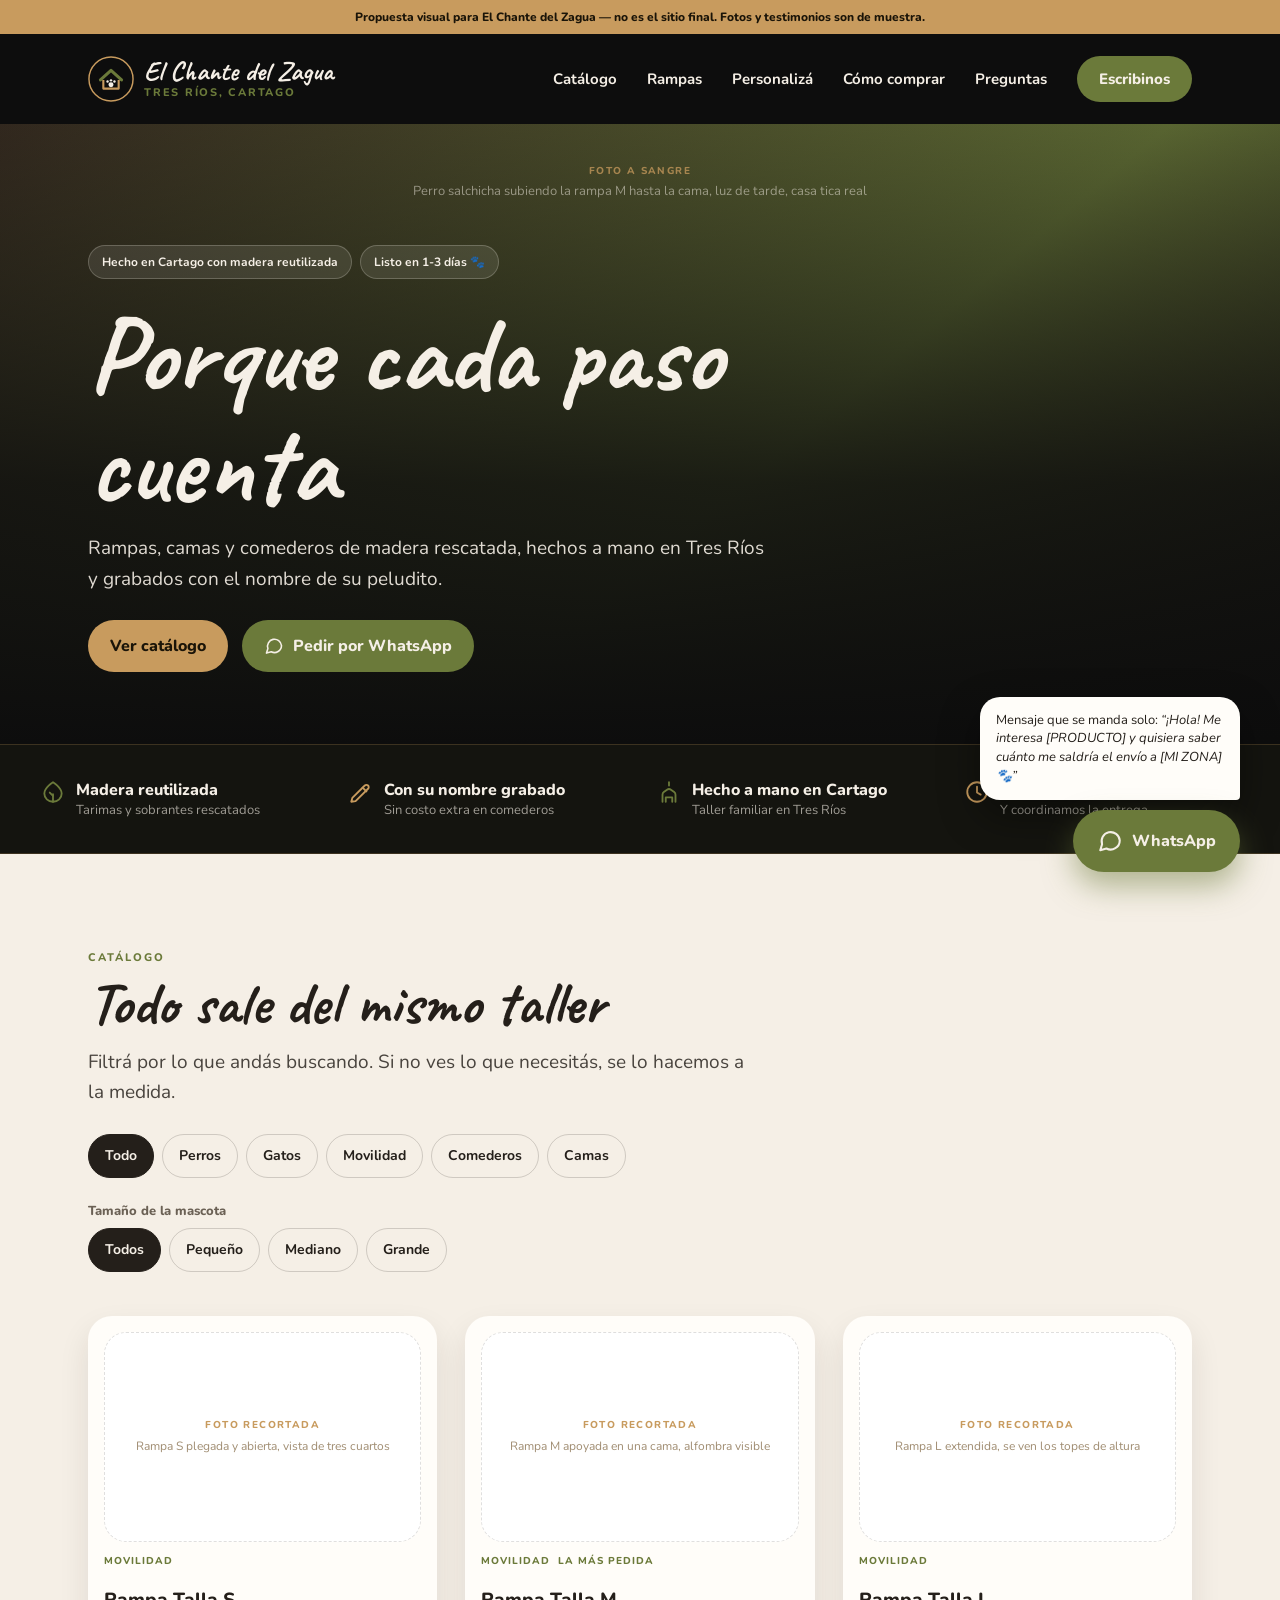
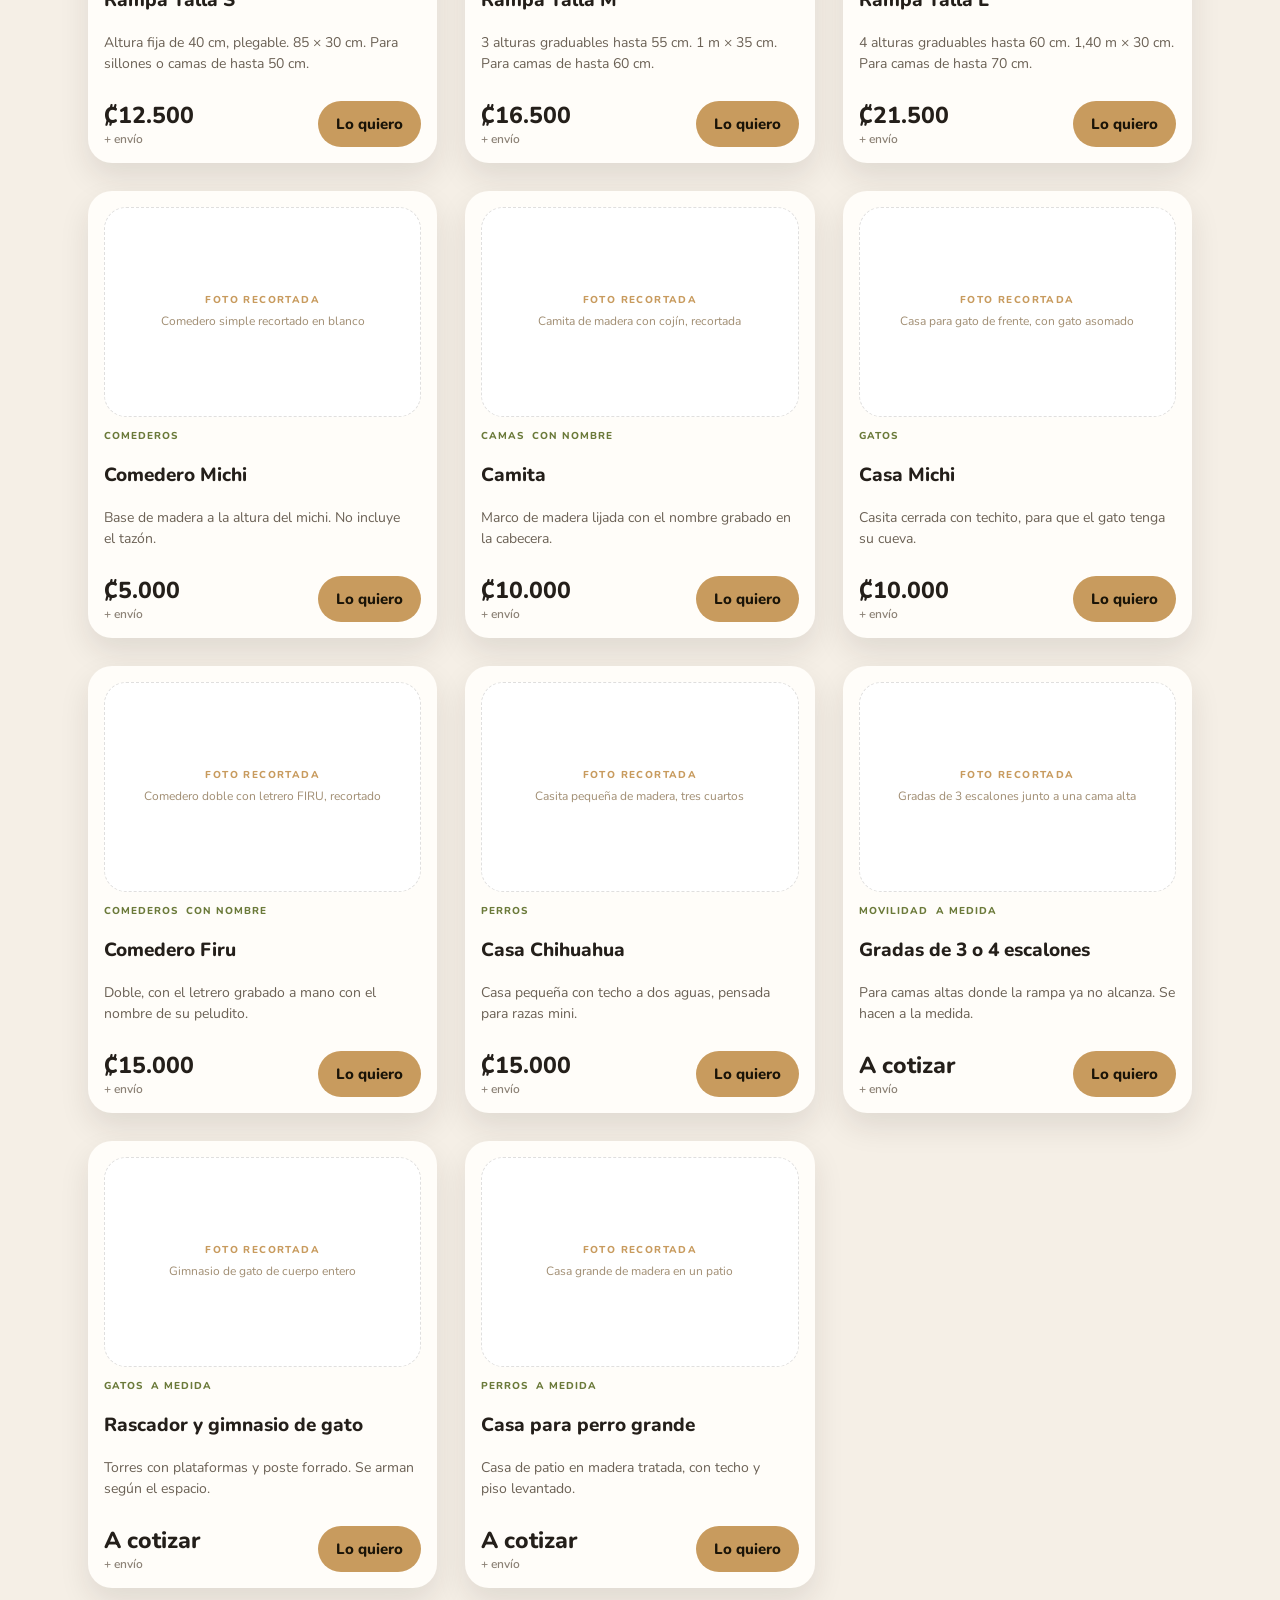
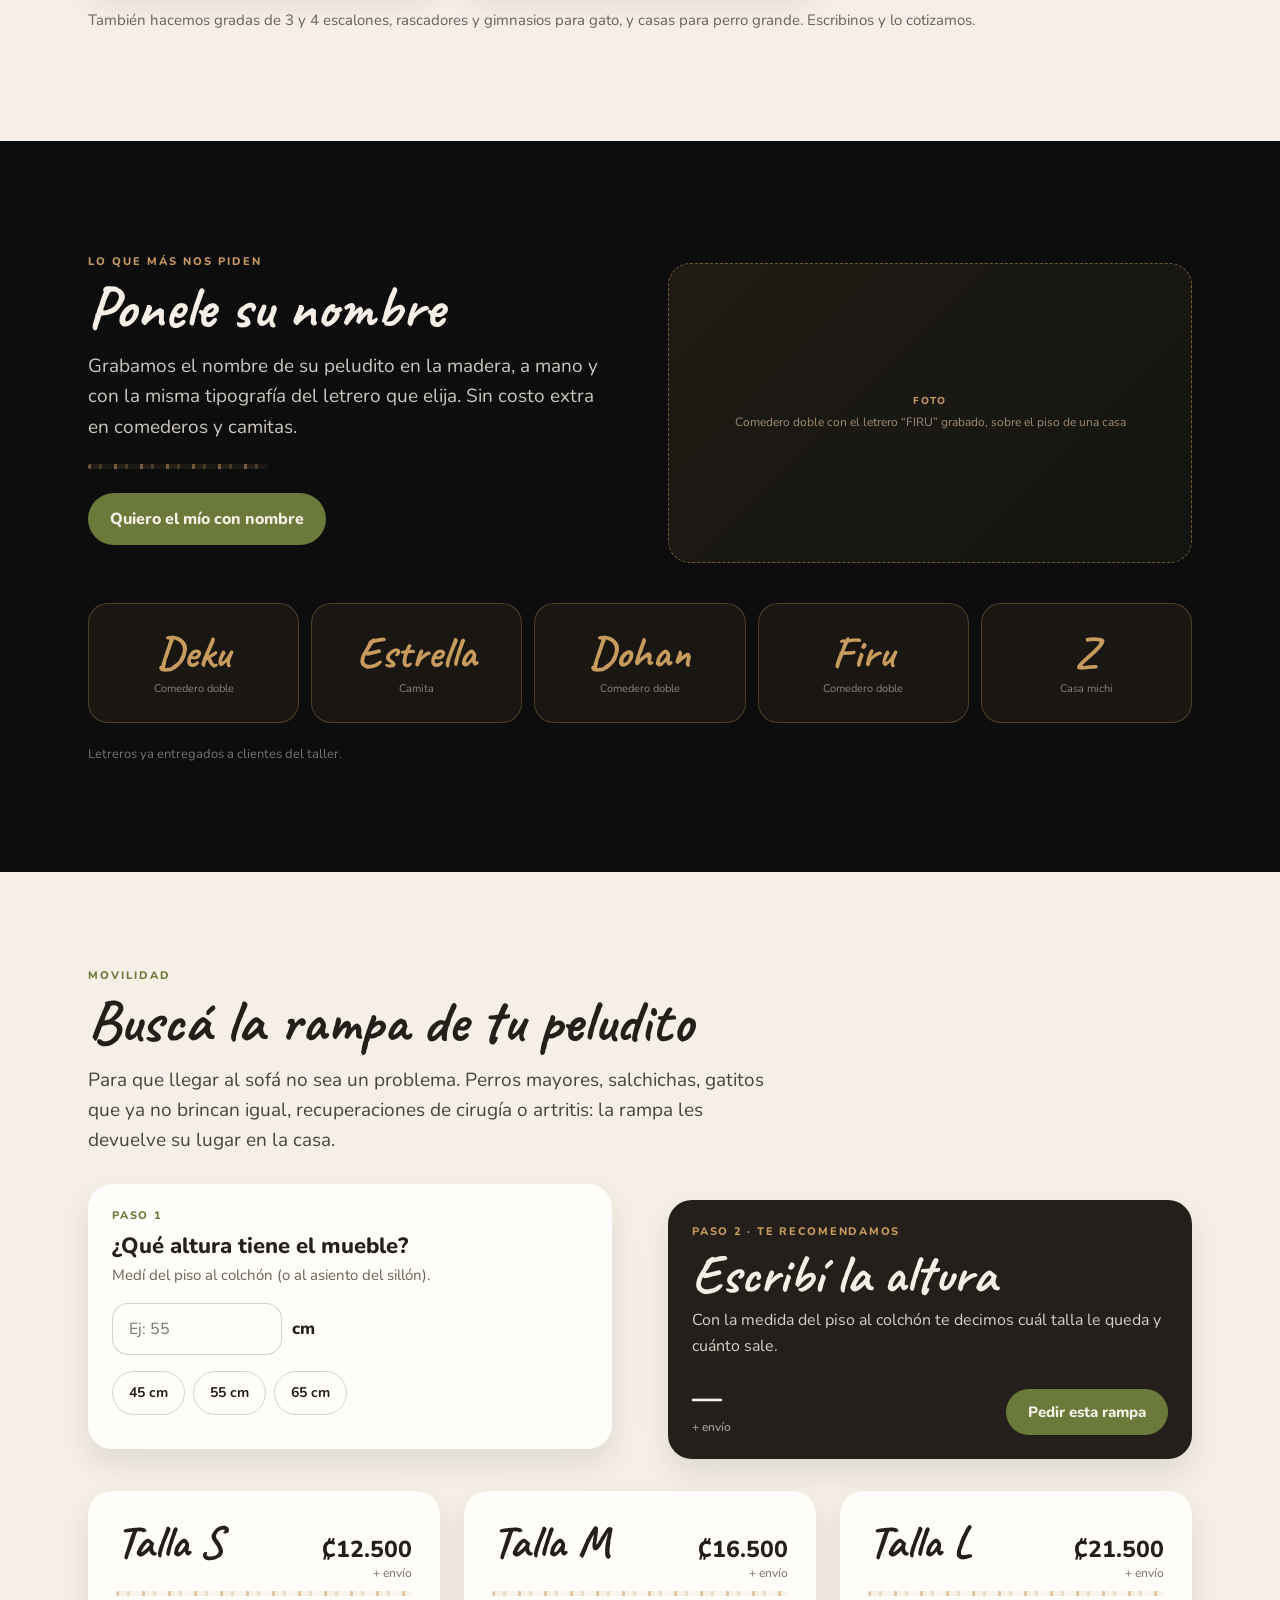
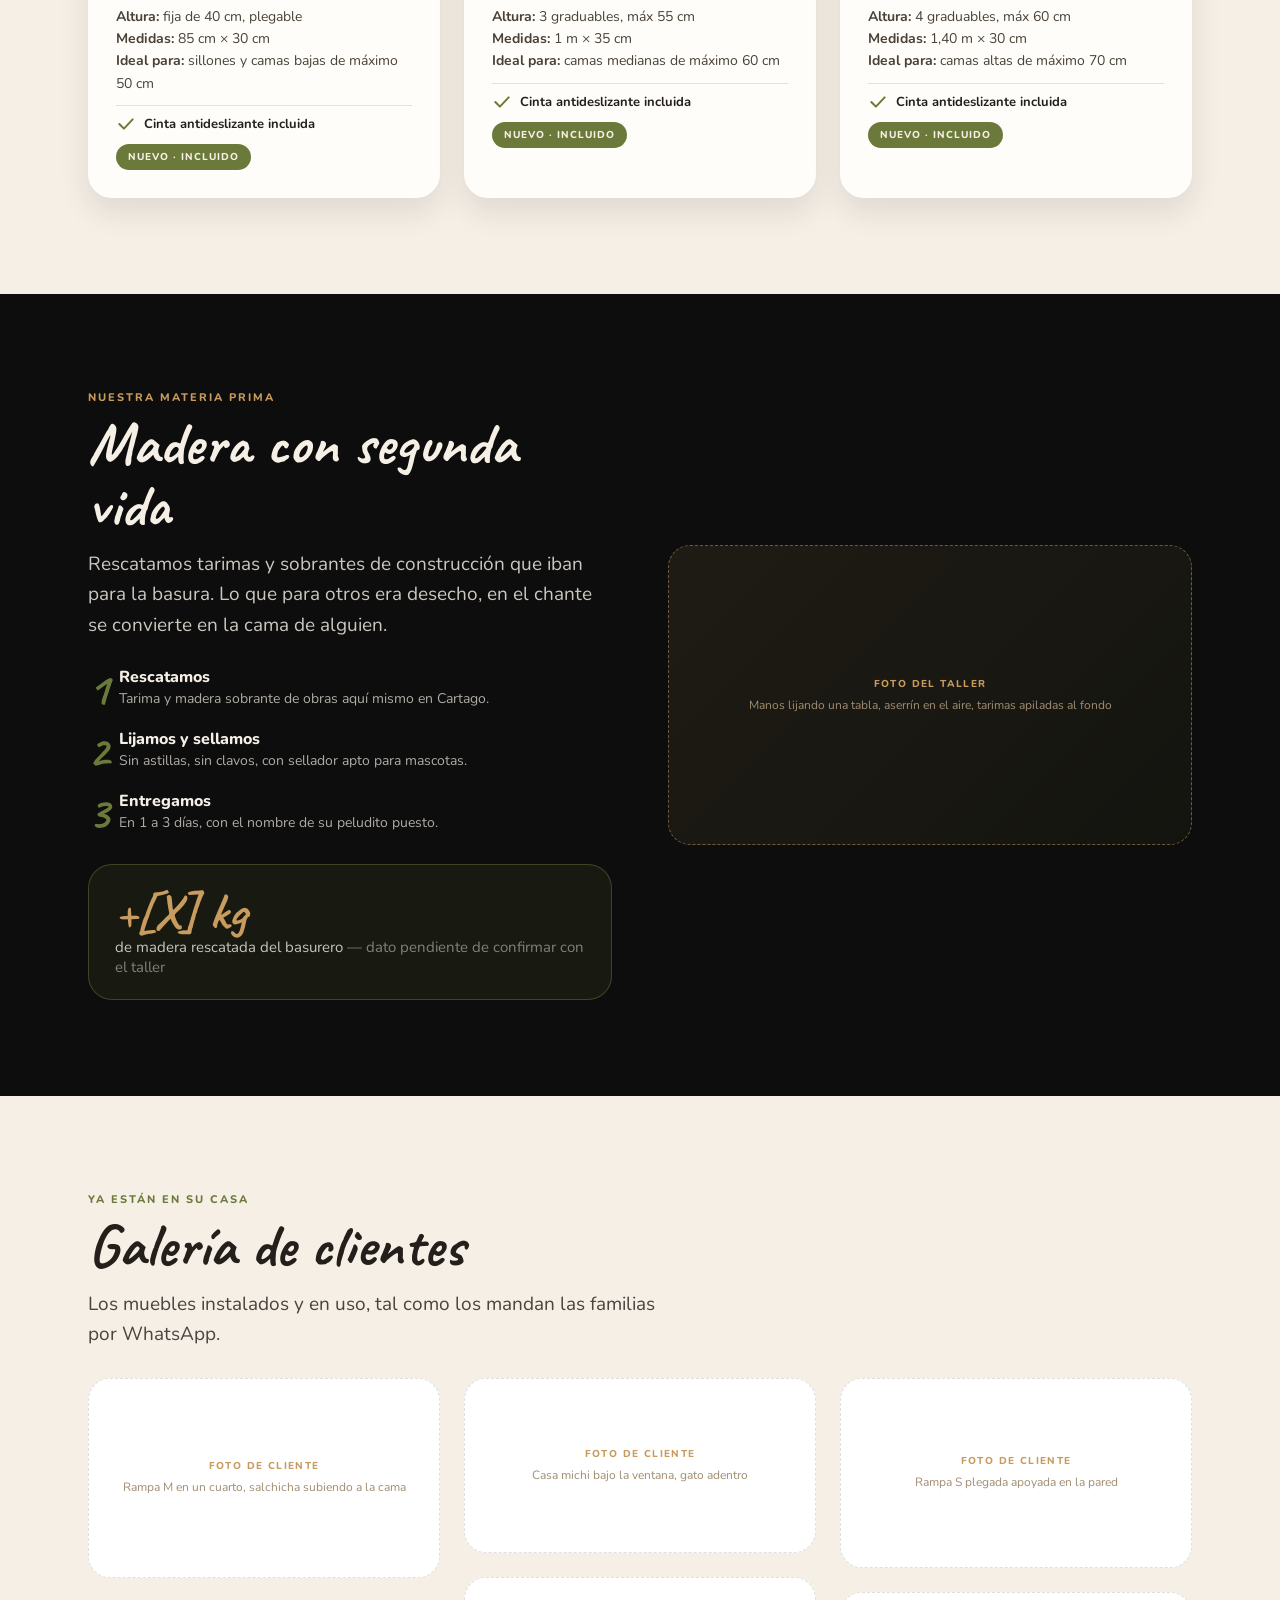
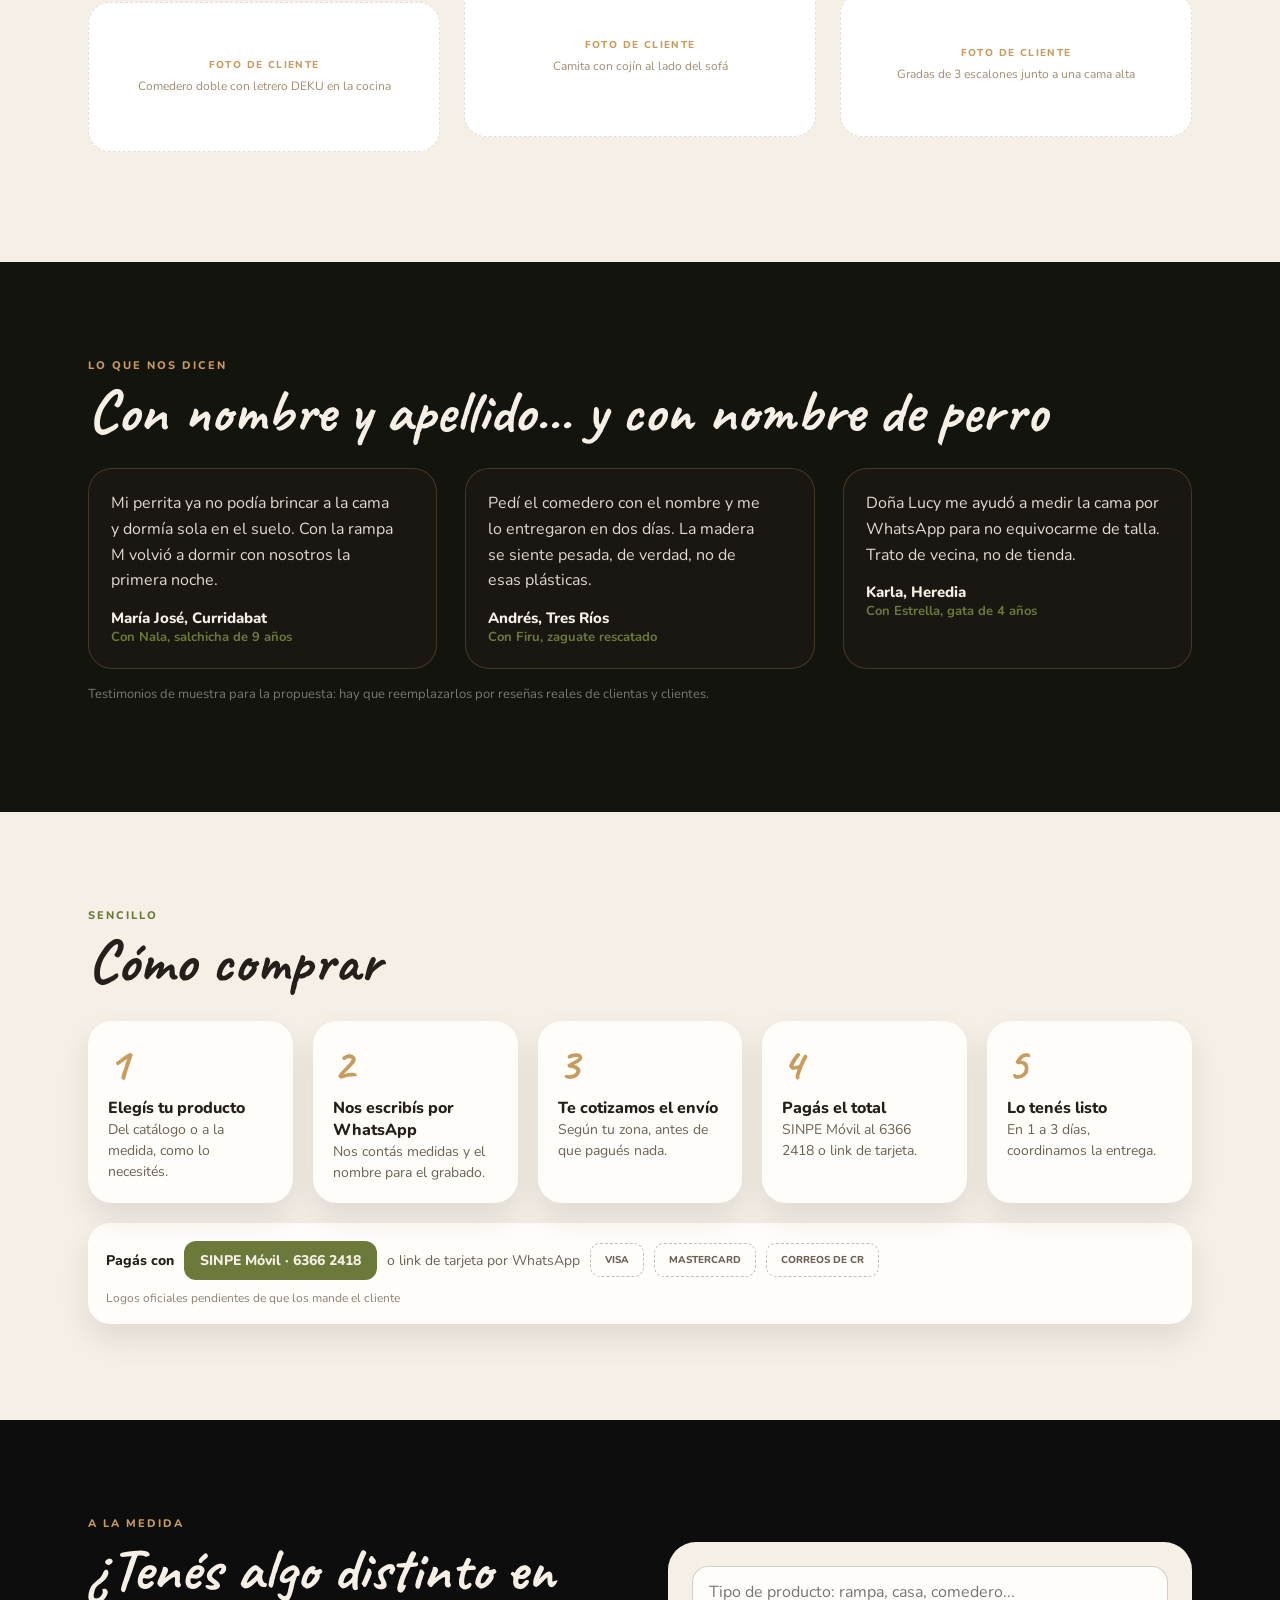
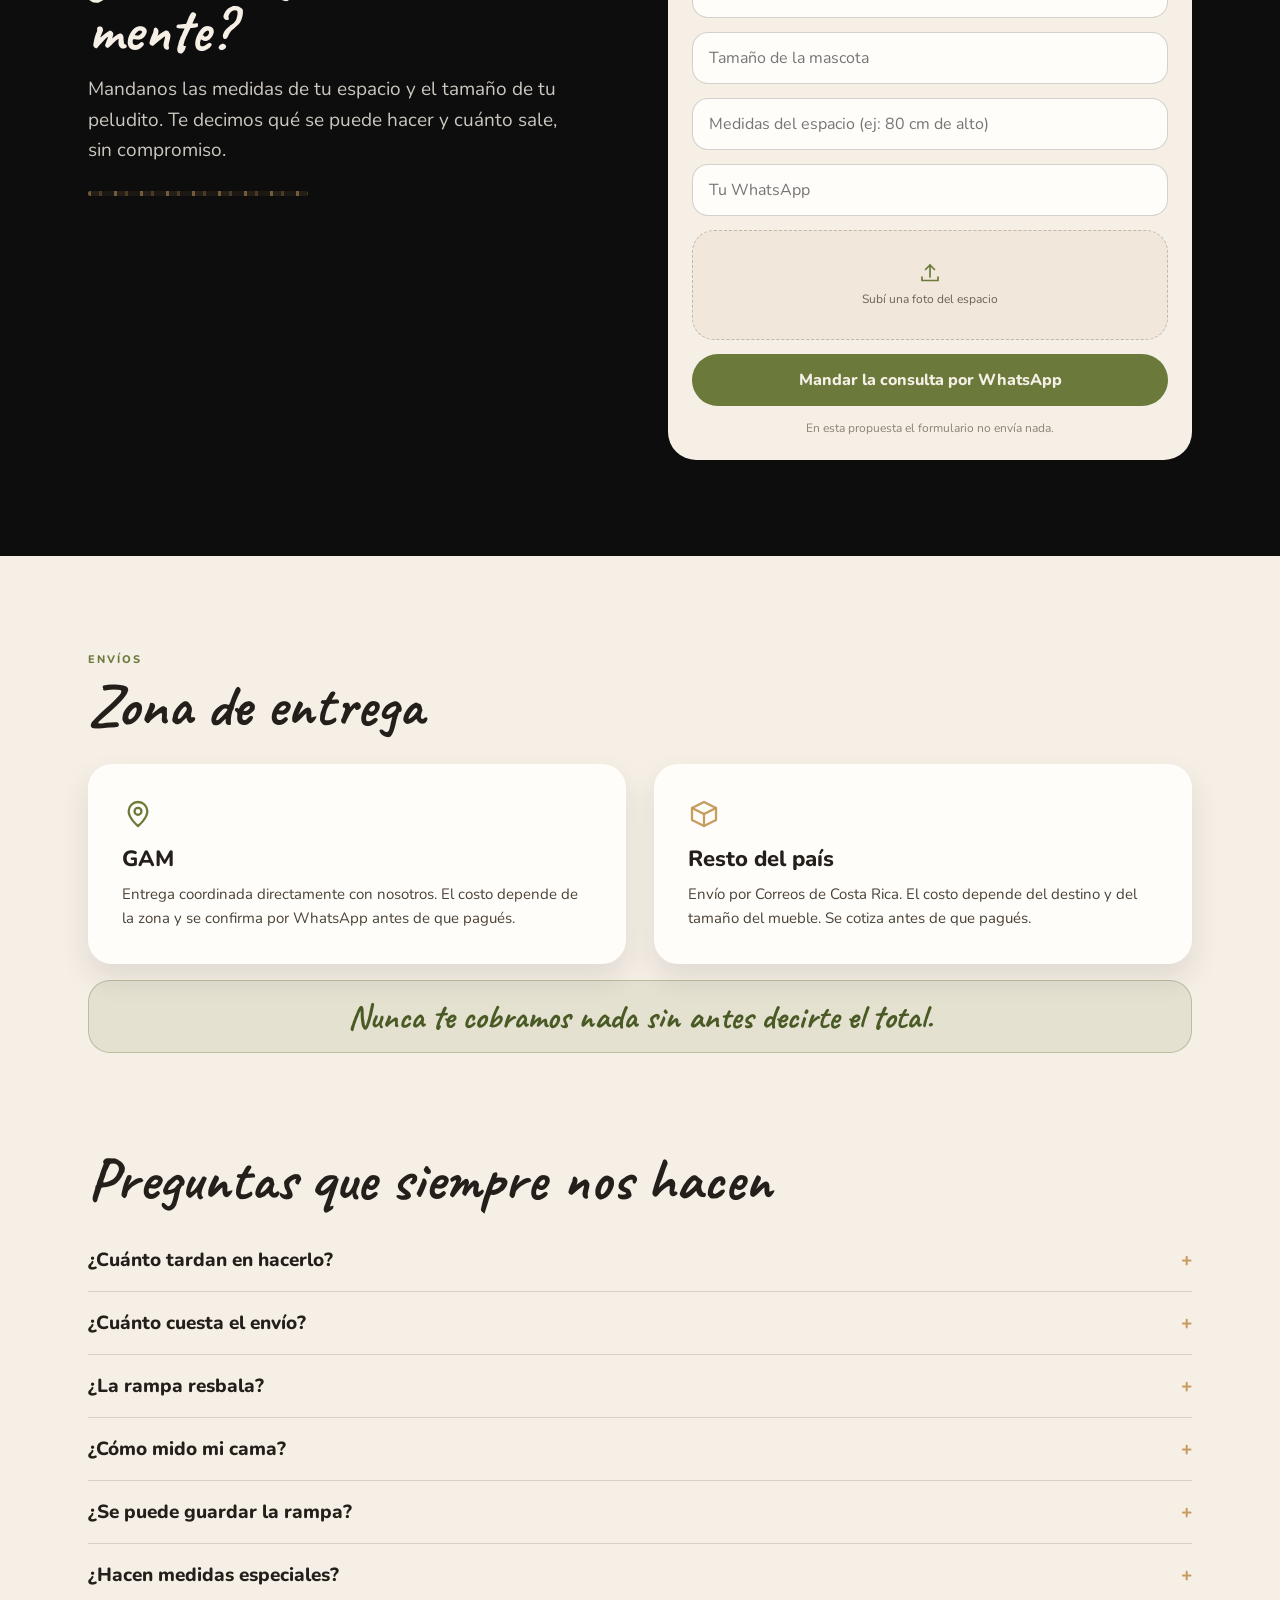
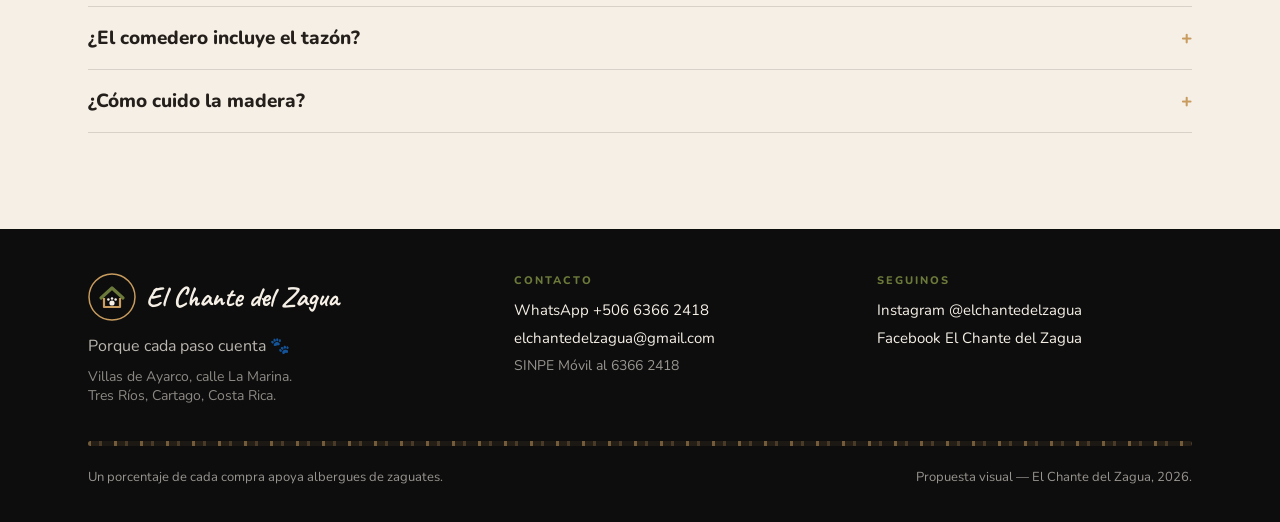
==== index.html @ 5c9eaf06 "Propuesta de sitio para El Chante del Zagua Mock visual navegable: landing responsive con catálogo f" ====
<!doctype html>
<html lang="es-CR">
<head>
<meta charset="utf-8">
<meta name="viewport" content="width=device-width, initial-scale=1">
<title>El Chante del Zagua — Muebles de madera reutilizada para mascotas</title>
<meta name="description" content="Rampas, camas y comederos para mascotas hechos a mano con madera reutilizada en Tres Ríos, Cartago. Propuesta visual de sitio web.">
<meta name="robots" content="noindex">
<link rel="preconnect" href="https://fonts.googleapis.com">
<link rel="preconnect" href="https://fonts.gstatic.com" crossorigin>
<link rel="stylesheet" href="https://fonts.googleapis.com/css2?family=Caveat:wght@600;700&family=Nunito:wght@400;600;700;800&display=swap">
<link rel="stylesheet" href="estilos.css">
</head>
<body>

<div class="aviso">Propuesta visual para El Chante del Zagua — no es el sitio final. Fotos y testimonios son de muestra.</div>

<header class="wrap">
  <div class="nav">
    <div class="marca">
      <svg width="46" height="46" viewBox="0 0 48 48" aria-hidden="true"><circle cx="24" cy="24" r="23" fill="#0D0D0D" stroke="#C89B5E" stroke-width="1.5"></circle><path d="M13 25 L24 15 L35 25" fill="none" stroke="#6B7A3A" stroke-width="3.2" stroke-linecap="round" stroke-linejoin="round"></path><path d="M16 25 V34 H32 V25" fill="none" stroke="#C89B5E" stroke-width="2.2" stroke-linejoin="round"></path><circle cx="24" cy="30" r="2.6" fill="#F5EFE6"></circle><circle cx="20.4" cy="26.6" r="1.25" fill="#F5EFE6"></circle><circle cx="24" cy="25.4" r="1.25" fill="#F5EFE6"></circle><circle cx="27.6" cy="26.6" r="1.25" fill="#F5EFE6"></circle></svg>
      <div>
        <div class="chalk nombre">El Chante del Zagua</div>
        <div style="font-size: 11px; letter-spacing: .16em; text-transform: uppercase; color: #6B7A3A; font-weight: 800;">Tres Ríos, Cartago</div>
      </div>
    </div>
    <nav class="nav-links">
      <a href="#catalogo">Catálogo</a>
      <a href="#rampas">Rampas</a>
      <a href="#nombre">Personalizá</a>
      <a href="#comprar">Cómo comprar</a>
      <a href="#faq">Preguntas</a>
      <a class="btn btn-ol" href="#contacto" style="min-height: 46px; font-size: 15px;">Escribinos</a>
    </nav>
    <button class="nav-toggle" id="navToggle" aria-label="Abrir menú" aria-expanded="false">
      <svg width="22" height="22" viewBox="0 0 24 24" fill="none" stroke="#F5EFE6" stroke-width="2" stroke-linecap="round"><path d="M4 7h16"></path><path d="M4 12h16"></path><path d="M4 17h16"></path></svg>
    </button>
  </div>
  <nav class="nav-movil" id="navMovil">
    <a href="#catalogo">Catálogo</a>
    <a href="#rampas">Rampas</a>
    <a href="#nombre">Personalizá</a>
    <a href="#comprar">Cómo comprar</a>
    <a href="#faq">Preguntas</a>
    <a href="#contacto">Contacto</a>
  </nav>
</header>

<!-- HERO -->
<section class="hero">
  <div class="hero-nota"><span>Foto a sangre</span>Perro salchicha subiendo la rampa M hasta la cama, luz de tarde, casa tica real</div>
  <div class="wrap hero-cont">
    <div style="display: flex; gap: 8px; flex-wrap: wrap; margin-bottom: 20px;">
      <span class="badge">Hecho en Cartago con madera reutilizada</span>
      <span class="badge">Listo en 1-3 días 🐾</span>
    </div>
    <h1 class="chalk">Porque cada paso cuenta</h1>
    <p class="lead" style="opacity: .9; margin-bottom: 26px;">Rampas, camas y comederos de madera rescatada, hechos a mano en Tres Ríos y grabados con el nombre de su peludito.</p>
    <div class="hero-ctas">
      <a class="btn btn-am" href="#catalogo">Ver catálogo</a>
      <a class="btn btn-ol" href="#contacto">
        <svg width="20" height="20" viewBox="0 0 24 24" fill="none" stroke="currentColor" stroke-width="1.9" stroke-linecap="round" stroke-linejoin="round"><path d="M21 11.5a8.4 8.4 0 0 1-12.3 7.4L3 20.5l1.7-5.5A8.4 8.4 0 1 1 21 11.5z"></path></svg>
        Pedir por WhatsApp
      </a>
    </div>
  </div>
</section>

<!-- BARRA DE CONFIANZA -->
<section class="barra-conf">
  <div class="wrap conf">
    <div class="conf-item">
      <svg width="26" height="26" viewBox="0 0 24 24" fill="none" stroke="#6B7A3A" stroke-width="1.7" stroke-linecap="round" stroke-linejoin="round" style="flex: 0 0 auto;"><path d="M12 21c-4.5 0-8-3.2-8-7.6C4 8 12 3 12 3s8 5 8 10.4C20 17.8 16.5 21 12 21z"></path><path d="M12 21v-7"></path><path d="M12 15.5 9 12.5"></path></svg>
      <div><div class="t">Madera reutilizada</div><div class="d">Tarimas y sobrantes rescatados</div></div>
    </div>
    <div class="conf-item">
      <svg width="26" height="26" viewBox="0 0 24 24" fill="none" stroke="#C89B5E" stroke-width="1.7" stroke-linecap="round" stroke-linejoin="round" style="flex: 0 0 auto;"><path d="M4 17.5 15.5 6a2.1 2.1 0 0 1 3 3L7 20.5 3 21z"></path><path d="M13.5 8 17 11.5"></path></svg>
      <div><div class="t">Con su nombre grabado</div><div class="d">Sin costo extra en comederos</div></div>
    </div>
    <div class="conf-item">
      <svg width="26" height="26" viewBox="0 0 24 24" fill="none" stroke="#6B7A3A" stroke-width="1.7" stroke-linecap="round" stroke-linejoin="round" style="flex: 0 0 auto;"><path d="M6 21v-6.5a3 3 0 0 1 1.2-2.4l3-2.2a3 3 0 0 1 3.6 0l3 2.2A3 3 0 0 1 18 14.5V21"></path><path d="M9 21v-4h6v4"></path><path d="M12 3v3"></path></svg>
      <div><div class="t">Hecho a mano en Cartago</div><div class="d">Taller familiar en Tres Ríos</div></div>
    </div>
    <div class="conf-item">
      <svg width="26" height="26" viewBox="0 0 24 24" fill="none" stroke="#C89B5E" stroke-width="1.7" stroke-linecap="round" stroke-linejoin="round" style="flex: 0 0 auto;"><circle cx="12" cy="12" r="9"></circle><path d="M12 7v5.4l3.4 2"></path></svg>
      <div><div class="t">Listo en 1-3 días</div><div class="d">Y coordinamos la entrega</div></div>
    </div>
  </div>
</section>

<!-- CATALOGO -->
<section class="sec cream" id="catalogo">
  <div class="wrap">
    <p class="kicker">Catálogo</p>
    <h2 class="chalk h2">Todo sale del mismo taller</h2>
    <p class="lead">Filtrá por lo que andás buscando. Si no ves lo que necesitás, se lo hacemos a la medida.</p>
    <div class="chips" id="chipsCat" style="margin-top: 26px;"></div>
    <div class="chips-label">Tamaño de la mascota</div>
    <div class="chips" id="chipsTam"></div>
    <div class="grid-prod" id="gridProd"></div>
    <p style="margin-top: 22px; font-size: 15px; color: #6B6155;">También hacemos gradas de 3 y 4 escalones, rascadores y gimnasios para gato, y casas para perro grande. Escribinos y lo cotizamos.</p>
  </div>
</section>

<!-- PONELE SU NOMBRE -->
<section class="sec" id="nombre">
  <div class="wrap">
    <div class="dos-col">
      <div>
        <p class="kicker">Lo que más nos piden</p>
        <h2 class="chalk h2">Ponele su nombre</h2>
        <p class="lead" style="margin-bottom: 22px;">Grabamos el nombre de su peludito en la madera, a mano y con la misma tipografía del letrero que elija. Sin costo extra en comederos y camitas.</p>
        <div class="veta" style="width: 180px; margin-bottom: 24px;"></div>
        <a class="btn btn-ol" href="ficha.html">Quiero el mío con nombre</a>
      </div>
      <div class="ph" style="min-height: 300px; margin-top: 26px;">
        <b>Foto</b>
        Comedero doble con el letrero “FIRU” grabado, sobre el piso de una casa
      </div>
    </div>
    <div class="letreros" style="margin-top: 40px;">
      <div class="letrero"><div class="chalk nom">Deku</div><div class="not">Comedero doble</div></div>
      <div class="letrero"><div class="chalk nom">Estrella</div><div class="not">Camita</div></div>
      <div class="letrero"><div class="chalk nom">Dohan</div><div class="not">Comedero doble</div></div>
      <div class="letrero"><div class="chalk nom">Firu</div><div class="not">Comedero doble</div></div>
      <div class="letrero"><div class="chalk nom">Z</div><div class="not">Casa michi</div></div>
    </div>
    <p style="font-size: 13px; color: rgba(245,239,230,.45); margin-top: 14px;">Letreros ya entregados a clientes del taller.</p>
  </div>
</section>

<!-- BUSCA LA RAMPA -->
<section class="sec cream" id="rampas">
  <div class="wrap">
    <p class="kicker">Movilidad</p>
    <h2 class="chalk h2">Buscá la rampa de tu peludito</h2>
    <p class="lead" style="margin-bottom: 28px;">Para que llegar al sofá no sea un problema. Perros mayores, salchichas, gatitos que ya no brincan igual, recuperaciones de cirugía o artritis: la rampa les devuelve su lugar en la casa.</p>

    <div class="dos-col arriba">
      <div class="card" style="padding: 24px;">
        <div style="font-size: 11px; font-weight: 800; letter-spacing: .16em; text-transform: uppercase; color: #6B7A3A; margin-bottom: 8px;">Paso 1</div>
        <div style="font-size: 22px; font-weight: 800; margin-bottom: 4px;">¿Qué altura tiene el mueble?</div>
        <p style="font-size: 15px; color: #6B6155; margin: 0 0 18px;">Medí del piso al colchón (o al asiento del sillón).</p>
        <div style="display: flex; gap: 10px; align-items: center;">
          <label for="altura" style="position: absolute; left: -9999px;">Altura del mueble en centímetros</label>
          <input class="field" type="number" id="altura" min="10" max="200" placeholder="Ej: 55" style="max-width: 170px;">
          <span style="font-size: 17px; font-weight: 800;">cm</span>
        </div>
        <div class="chips" id="chipsAlt" style="margin-top: 16px;"></div>
      </div>

      <div class="card" id="recCard" style="padding: 24px; background: #241F1A; color: #F5EFE6; margin-top: 16px;">
        <div style="font-size: 11px; font-weight: 800; letter-spacing: .16em; text-transform: uppercase; color: #C89B5E; margin-bottom: 8px;">Paso 2 · Te recomendamos</div>
        <div class="chalk" id="recTitle" style="font-size: clamp(40px, 9vw, 54px);">Escribí la altura</div>
        <p id="recDetail" style="font-size: 16px; line-height: 1.6; opacity: .85; margin: 6px 0 18px;">Con la medida del piso al colchón te decimos cuál talla le queda y cuánto sale.</p>
        <div style="display: flex; align-items: flex-end; justify-content: space-between; gap: 12px;">
          <div>
            <div class="price" id="recPrice" style="color: #F5EFE6; font-size: 30px;">—</div>
            <div class="ship" style="color: rgba(245,239,230,.6);">+ envío</div>
          </div>
          <a class="btn btn-ol" href="#contacto" style="min-height: 46px; font-size: 15px;">Pedir esta rampa</a>
        </div>
        <div id="recWarn" hidden style="margin-top: 16px; border-radius: 16px; padding: 12px 14px; background: rgba(200,155,94,.16); border: 1px solid rgba(200,155,94,.4); font-size: 14px; line-height: 1.5;"></div>
      </div>
    </div>

    <div class="rampas" id="tablaRampas"></div>
  </div>
</section>

<!-- MADERA CON SEGUNDA VIDA -->
<section class="sec">
  <div class="wrap">
    <div class="dos-col">
      <div class="ph" style="min-height: 300px; order: 2;">
        <b>Foto del taller</b>
        Manos lijando una tabla, aserrín en el aire, tarimas apiladas al fondo
      </div>
      <div style="order: 1;">
        <p class="kicker">Nuestra materia prima</p>
        <h2 class="chalk h2">Madera con segunda vida</h2>
        <p class="lead" style="margin-bottom: 26px;">Rescatamos tarimas y sobrantes de construcción que iban para la basura. Lo que para otros era desecho, en el chante se convierte en la cama de alguien.</p>
        <div class="pasos" style="display: flex; flex-direction: column; gap: 16px;">
          <div class="paso" style="flex-direction: row;"><div class="chalk n" style="color: #6B7A3A;">1</div><div><div class="t">Rescatamos</div><div class="d">Tarima y madera sobrante de obras aquí mismo en Cartago.</div></div></div>
          <div class="paso" style="flex-direction: row;"><div class="chalk n" style="color: #6B7A3A;">2</div><div><div class="t">Lijamos y sellamos</div><div class="d">Sin astillas, sin clavos, con sellador apto para mascotas.</div></div></div>
          <div class="paso" style="flex-direction: row;"><div class="chalk n" style="color: #6B7A3A;">3</div><div><div class="t">Entregamos</div><div class="d">En 1 a 3 días, con el nombre de su peludito puesto.</div></div></div>
        </div>
        <div style="margin-top: 28px; padding: 22px 26px; border-radius: 24px; border: 1px solid rgba(107,122,58,.45); background: rgba(107,122,58,.12);">
          <div class="chalk" style="font-size: 50px; color: #C89B5E; line-height: 1;">+[X] kg</div>
          <div style="font-size: 15px; opacity: .8;">de madera rescatada del basurero <span style="opacity: .6;">— dato pendiente de confirmar con el taller</span></div>
        </div>
      </div>
    </div>
  </div>
</section>

<!-- GALERIA -->
<section class="sec cream">
  <div class="wrap">
    <p class="kicker">Ya están en su casa</p>
    <h2 class="chalk h2">Galería de clientes</h2>
    <p class="lead" style="margin-bottom: 28px;">Los muebles instalados y en uso, tal como los mandan las familias por WhatsApp.</p>
    <div class="masonry">
      <div class="ph" style="height: 200px;"><b>Foto de cliente</b>Rampa M en un cuarto, salchicha subiendo a la cama</div>
      <div class="ph" style="height: 150px;"><b>Foto de cliente</b>Comedero doble con letrero DEKU en la cocina</div>
      <div class="ph" style="height: 175px;"><b>Foto de cliente</b>Casa michi bajo la ventana, gato adentro</div>
      <div class="ph" style="height: 160px;"><b>Foto de cliente</b>Camita con cojín al lado del sofá</div>
      <div class="ph" style="height: 190px;"><b>Foto de cliente</b>Rampa S plegada apoyada en la pared</div>
      <div class="ph" style="height: 145px;"><b>Foto de cliente</b>Gradas de 3 escalones junto a una cama alta</div>
    </div>
  </div>
</section>

<!-- TESTIMONIOS -->
<section class="sec" style="background: #14140F;">
  <div class="wrap">
    <p class="kicker">Lo que nos dicen</p>
    <h2 class="chalk h2" style="margin-bottom: 26px;">Con nombre y apellido... y con nombre de perro</h2>
    <div class="testis">
      <div class="testi">
        <p>Mi perrita ya no podía brincar a la cama y dormía sola en el suelo. Con la rampa M volvió a dormir con nosotros la primera noche.</p>
        <div class="quien">María José, Curridabat</div>
        <div class="mascota">Con Nala, salchicha de 9 años</div>
      </div>
      <div class="testi">
        <p>Pedí el comedero con el nombre y me lo entregaron en dos días. La madera se siente pesada, de verdad, no de esas plásticas.</p>
        <div class="quien">Andrés, Tres Ríos</div>
        <div class="mascota">Con Firu, zaguate rescatado</div>
      </div>
      <div class="testi">
        <p>Doña Lucy me ayudó a medir la cama por WhatsApp para no equivocarme de talla. Trato de vecina, no de tienda.</p>
        <div class="quien">Karla, Heredia</div>
        <div class="mascota">Con Estrella, gata de 4 años</div>
      </div>
    </div>
    <p style="font-size: 13px; color: rgba(245,239,230,.45); margin-top: 16px;">Testimonios de muestra para la propuesta: hay que reemplazarlos por reseñas reales de clientas y clientes.</p>
  </div>
</section>

<!-- COMO COMPRAR -->
<section class="sec cream" id="comprar">
  <div class="wrap">
    <p class="kicker">Sencillo</p>
    <h2 class="chalk h2" style="margin-bottom: 28px;">Cómo comprar</h2>
    <div class="pasos">
      <div class="paso card" style="padding: 20px;"><div class="chalk n">1</div><div><div class="t">Elegís tu producto</div><div class="d">Del catálogo o a la medida, como lo necesités.</div></div></div>
      <div class="paso card" style="padding: 20px;"><div class="chalk n">2</div><div><div class="t">Nos escribís por WhatsApp</div><div class="d">Nos contás medidas y el nombre para el grabado.</div></div></div>
      <div class="paso card" style="padding: 20px;"><div class="chalk n">3</div><div><div class="t">Te cotizamos el envío</div><div class="d">Según tu zona, antes de que pagués nada.</div></div></div>
      <div class="paso card" style="padding: 20px;"><div class="chalk n">4</div><div><div class="t">Pagás el total</div><div class="d">SINPE Móvil al 6366 2418 o link de tarjeta.</div></div></div>
      <div class="paso card" style="padding: 20px;"><div class="chalk n">5</div><div><div class="t">Lo tenés listo</div><div class="d">En 1 a 3 días, coordinamos la entrega.</div></div></div>
    </div>
    <div class="pagos card">
      <span style="font-size: 14px; font-weight: 800;">Pagás con</span>
      <span class="sinpe">SINPE Móvil · 6366 2418</span>
      <span style="font-size: 14px; color: #6B6155;">o link de tarjeta por WhatsApp</span>
      <span class="logo-ph">VISA</span>
      <span class="logo-ph">MASTERCARD</span>
      <span class="logo-ph">CORREOS DE CR</span>
      <span style="font-size: 12px; color: #8B8175;">Logos oficiales pendientes de que los mande el cliente</span>
    </div>
  </div>
</section>

<!-- COTIZACIONES A MEDIDA -->
<section class="sec" id="contacto">
  <div class="wrap">
    <div class="dos-col arriba">
      <div>
        <p class="kicker">A la medida</p>
        <h2 class="chalk h2">¿Tenés algo distinto en mente?</h2>
        <p class="lead">Mandanos las medidas de tu espacio y el tamaño de tu peludito. Te decimos qué se puede hacer y cuánto sale, sin compromiso.</p>
        <div class="veta" style="width: 220px; margin-top: 26px;"></div>
      </div>
      <form style="background: #F5EFE6; color: #241F1A; border-radius: 28px; padding: 24px; margin-top: 26px; display: flex; flex-direction: column; gap: 14px;" onsubmit="return false;">
        <input class="field" placeholder="Tipo de producto: rampa, casa, comedero...">
        <input class="field" placeholder="Tamaño de la mascota">
        <input class="field" placeholder="Medidas del espacio (ej: 80 cm de alto)">
        <input class="field" placeholder="Tu WhatsApp">
        <div class="ph" style="height: 110px; border-color: rgba(36,31,26,.24); background: rgba(200,155,94,.08); color: #6B6155;">
          <svg width="24" height="24" viewBox="0 0 24 24" fill="none" stroke="#6B7A3A" stroke-width="1.7" stroke-linecap="round" stroke-linejoin="round"><path d="M12 16V4"></path><path d="m7.5 8.5 4.5-4.5 4.5 4.5"></path><path d="M4 16v3.5h16V16"></path></svg>
          Subí una foto del espacio
        </div>
        <button class="btn btn-ol" type="submit" style="width: 100%;">Mandar la consulta por WhatsApp</button>
        <p style="font-size: 12px; color: #8B8175; margin: 0; text-align: center;">En esta propuesta el formulario no envía nada.</p>
      </form>
    </div>
  </div>
</section>

<!-- ZONA DE ENTREGA -->
<section class="sec cream">
  <div class="wrap">
    <p class="kicker">Envíos</p>
    <h2 class="chalk h2" style="margin-bottom: 28px;">Zona de entrega</h2>
    <div class="zonas">
      <div class="zona card">
        <svg width="32" height="32" viewBox="0 0 24 24" fill="none" stroke="#6B7A3A" stroke-width="1.7" stroke-linecap="round" stroke-linejoin="round"><path d="M12 21s7-5.6 7-11a7 7 0 1 0-14 0c0 5.4 7 11 7 11z"></path><circle cx="12" cy="10" r="2.6"></circle></svg>
        <div class="t">GAM</div>
        <p>Entrega coordinada directamente con nosotros. El costo depende de la zona y se confirma por WhatsApp antes de que pagués.</p>
      </div>
      <div class="zona card">
        <svg width="32" height="32" viewBox="0 0 24 24" fill="none" stroke="#C89B5E" stroke-width="1.7" stroke-linecap="round" stroke-linejoin="round"><path d="M3 7.5 12 3l9 4.5v9L12 21l-9-4.5z"></path><path d="M3 7.5 12 12l9-4.5"></path><path d="M12 12v9"></path></svg>
        <div class="t">Resto del país</div>
        <p>Envío por Correos de Costa Rica. El costo depende del destino y del tamaño del mueble. Se cotiza antes de que pagués.</p>
      </div>
    </div>
    <div class="promesa"><span class="chalk">Nunca te cobramos nada sin antes decirte el total.</span></div>
  </div>
</section>

<!-- FAQ -->
<section class="sec cream" id="faq" style="padding-top: 0;">
  <div class="wrap">
    <h2 class="chalk h2" style="margin-bottom: 18px;">Preguntas que siempre nos hacen</h2>
    <div id="listaFaq"></div>
  </div>
</section>

<!-- FOOTER -->
<footer>
  <div class="wrap">
    <div class="foot-cols">
      <div>
        <div class="marca" style="margin-bottom: 14px;">
          <svg width="48" height="48" viewBox="0 0 48 48" aria-hidden="true"><circle cx="24" cy="24" r="23" fill="#0D0D0D" stroke="#C89B5E" stroke-width="1.5"></circle><path d="M13 25 L24 15 L35 25" fill="none" stroke="#6B7A3A" stroke-width="3.2" stroke-linecap="round" stroke-linejoin="round"></path><path d="M16 25 V34 H32 V25" fill="none" stroke="#C89B5E" stroke-width="2.2" stroke-linejoin="round"></path><circle cx="24" cy="30" r="2.6" fill="#F5EFE6"></circle><circle cx="20.4" cy="26.6" r="1.25" fill="#F5EFE6"></circle><circle cx="24" cy="25.4" r="1.25" fill="#F5EFE6"></circle><circle cx="27.6" cy="26.6" r="1.25" fill="#F5EFE6"></circle></svg>
          <div class="chalk" style="font-size: 28px;">El Chante del Zagua</div>
        </div>
        <p style="font-size: 16px; opacity: .75; margin: 0 0 10px;">Porque cada paso cuenta 🐾</p>
        <p style="font-size: 14px; opacity: .55; margin: 0;">Villas de Ayarco, calle La Marina.<br>Tres Ríos, Cartago, Costa Rica.</p>
      </div>
      <div>
        <div class="foot-tit">Contacto</div>
        <div class="foot-links">
          <span>WhatsApp +506 6366 2418</span>
          <span>elchantedelzagua@gmail.com</span>
          <span style="opacity: .6; font-size: 14px;">SINPE Móvil al 6366 2418</span>
        </div>
      </div>
      <div>
        <div class="foot-tit">Seguinos</div>
        <div class="foot-links">
          <span>Instagram @elchantedelzagua</span>
          <span>Facebook El Chante del Zagua</span>
        </div>
      </div>
    </div>
    <div class="veta" style="margin: 36px 0 22px;"></div>
    <div class="foot-legal">
      <span>Un porcentaje de cada compra apoya albergues de zaguates.</span>
      <span>Propuesta visual — El Chante del Zagua, 2026.</span>
    </div>
  </div>
</footer>

<div class="fab">
  <div class="fab-globo">Mensaje que se manda solo: <em>“¡Hola! Me interesa [PRODUCTO] y quisiera saber cuánto me saldría el envío a [MI ZONA] 🐾”</em></div>
  <button class="btn btn-ol fab-btn" aria-label="Escribir por WhatsApp">
    <svg width="26" height="26" viewBox="0 0 24 24" fill="none" stroke="currentColor" stroke-width="1.9" stroke-linecap="round" stroke-linejoin="round"><path d="M21 11.5a8.4 8.4 0 0 1-12.3 7.4L3 20.5l1.7-5.5A8.4 8.4 0 1 1 21 11.5z"></path></svg>
    <span class="solo-desktop">WhatsApp</span>
  </button>
</div>

<script src="sitio.js"></script>
</body>
</html>
---- estilos.css ----
/* El Chante del Zagua — mock de propuesta. Mobile-first. */
:root {
  --negro: #0D0D0D;
  --negro-2: #14140F;
  --negro-3: #1A1712;
  --crema: #F5EFE6;
  --crema-2: #FFFDF9;
  --tinta: #241F1A;
  --tinta-2: #4A4238;
  --gris: #6B6155;
  --gris-2: #8B8175;
  --oliva: #6B7A3A;
  --ambar: #C89B5E;
  --veta: repeating-linear-gradient(90deg, rgba(200,155,94,.55) 0 3px, rgba(200,155,94,.12) 3px 11px, rgba(200,155,94,.32) 11px 14px, rgba(200,155,94,.08) 14px 26px);
}
* { box-sizing: border-box; }
html { scroll-behavior: smooth; }
body {
  margin: 0; background: var(--negro); color: var(--crema);
  font-family: Nunito, 'Avenir Next', 'Segoe UI', sans-serif;
  -webkit-font-smoothing: antialiased; overflow-x: hidden;
}
img { max-width: 100%; }
p { text-wrap: pretty; }
a { color: var(--ambar); text-decoration: none; }
a:hover { color: var(--oliva); }
.chalk { font-family: Caveat, 'Bradley Hand', cursive; font-weight: 700; line-height: 1.03; }
.wrap { width: 100%; max-width: 1200px; margin: 0 auto; padding: 0 20px; }
.sec { padding: 52px 0; }
.cream { background: var(--crema); color: var(--tinta); }
.kicker { font-size: 11px; font-weight: 800; letter-spacing: .18em; text-transform: uppercase; color: var(--ambar); margin: 0 0 8px; }
.cream .kicker { color: var(--oliva); }
.h2 { font-size: clamp(38px, 9vw, 60px); margin: 0 0 12px; }
.lead { font-size: clamp(16px, 4vw, 19px); line-height: 1.6; opacity: .82; margin: 0; max-width: 62ch; }
.veta { height: 5px; border-radius: 6px; background: var(--veta); }
.ph {
  display: flex; flex-direction: column; align-items: center; justify-content: center; gap: 6px;
  text-align: center; border: 1px dashed rgba(200,155,94,.5); border-radius: 22px; padding: 14px;
  background: linear-gradient(135deg, rgba(200,155,94,.10), rgba(107,122,58,.08));
  color: #A08D72; font-size: 12px; line-height: 1.4;
}
.ph b { font-size: 10px; letter-spacing: .14em; text-transform: uppercase; color: var(--ambar); font-weight: 800; }
.cream .ph { background: #FFFFFF; border-color: rgba(36,31,26,.14); }
.btn {
  display: inline-flex; align-items: center; justify-content: center; gap: 9px; min-height: 52px;
  padding: 0 22px; border-radius: 999px; font-weight: 800; font-size: 16px; border: 0;
  cursor: pointer; font-family: inherit; text-align: center;
}
.btn-am { background: var(--ambar); color: #1A1408; }
.btn-ol { background: var(--oliva); color: var(--crema); }
.btn-gh { background: transparent; color: var(--crema); border: 1.5px solid rgba(245,239,230,.4); }
.badge {
  display: inline-flex; align-items: center; gap: 6px; padding: 8px 13px; border-radius: 999px;
  font-size: 12px; font-weight: 700; background: rgba(245,239,230,.1); border: 1px solid rgba(245,239,230,.22);
}
.card { background: var(--crema-2); color: var(--tinta); border-radius: 24px; padding: 16px; box-shadow: 0 14px 30px rgba(36,31,26,.10); }
.price { font-size: 23px; font-weight: 800; color: var(--tinta); }
.ship { font-size: 12px; color: var(--gris-2); font-weight: 600; }
.chip {
  min-height: 44px; padding: 0 16px; border-radius: 999px; font-family: inherit; font-size: 14px;
  font-weight: 700; cursor: pointer; border: 1.5px solid rgba(36,31,26,.18);
  background: transparent; color: var(--tinta); white-space: nowrap;
}
.chip[aria-pressed="true"] { background: var(--tinta); color: var(--crema); border-color: var(--tinta); }
.field {
  width: 100%; min-height: 52px; border-radius: 16px; border: 1.5px solid rgba(36,31,26,.2);
  background: var(--crema-2); padding: 0 16px; font-family: inherit; font-size: 16px; color: var(--tinta);
}
.aviso { background: var(--ambar); color: #1A1408; text-align: center; padding: 9px 16px; font-size: 12px; font-weight: 800; }

/* Nav */
.nav { display: flex; align-items: center; justify-content: space-between; padding-top: 14px; padding-bottom: 14px; }
.marca { display: flex; align-items: center; gap: 10px; }
.marca .nombre { font-size: 22px; }
.nav-links { display: none; }
.nav-toggle {
  width: 46px; height: 46px; border-radius: 14px; background: rgba(245,239,230,.1);
  border: 1px solid rgba(245,239,230,.2); display: flex; align-items: center; justify-content: center; cursor: pointer;
}
.nav-movil { display: none; flex-direction: column; gap: 4px; padding: 8px 0 18px; }
.nav-movil.abierto { display: flex; }
.nav-movil a { color: var(--crema); font-weight: 700; font-size: 17px; padding: 12px 4px; border-bottom: 1px solid rgba(245,239,230,.12); }

/* Hero */
.hero {
  position: relative; min-height: 520px; display: flex; align-items: flex-end;
  background: linear-gradient(180deg, rgba(13,13,13,.2) 0%, rgba(13,13,13,.85) 58%, var(--negro) 100%),
              linear-gradient(140deg, #3A2E22, var(--oliva) 58%, #2A2419);
}
.hero-nota {
  position: absolute; inset: 0; display: flex; flex-direction: column; align-items: center;
  padding: 26px 24px 0; gap: 4px; text-align: center; color: rgba(245,239,230,.5); font-size: 12px;
}
.hero-nota span { font-size: 10px; letter-spacing: .14em; text-transform: uppercase; font-weight: 800; color: rgba(200,155,94,.75); }
.hero-cont { position: relative; padding-bottom: 32px; }
.hero h1 { font-size: clamp(56px, 15vw, 108px); margin: 0 0 12px; max-width: 14ch; }
.hero-ctas { display: flex; flex-direction: column; gap: 10px; }
.hero-ctas .btn { width: 100%; }

/* Rejillas */
.conf { display: grid; grid-template-columns: repeat(2, minmax(0, 1fr)); gap: 20px; padding: 26px 0; }
.conf-item { display: flex; gap: 10px; align-items: flex-start; }
.conf-item .t { font-weight: 800; font-size: 14px; }
.conf-item .d { display: none; font-size: 13px; opacity: .62; }
.barra-conf { background: var(--negro-2); border-top: 1px solid rgba(200,155,94,.22); border-bottom: 1px solid rgba(200,155,94,.22); }

.chips { display: flex; gap: 8px; overflow-x: auto; padding-bottom: 10px; -webkit-overflow-scrolling: touch; }
.chips-label { font-size: 13px; font-weight: 800; color: var(--gris); margin: 14px 0 8px; }
.grid-prod { display: grid; grid-template-columns: 1fr; gap: 18px; margin-top: 20px; }
.prod { display: flex; flex-direction: column; gap: 12px; }
.prod .foto { height: 170px; }
.prod .tags { display: flex; gap: 8px; flex-wrap: wrap; }
.prod .tag { font-size: 10px; font-weight: 800; letter-spacing: .1em; text-transform: uppercase; color: var(--oliva); }
.prod .nom { font-size: 19px; font-weight: 800; }
.prod .desc { font-size: 14px; line-height: 1.5; color: var(--gris); margin-top: 4px; }
.prod .pie { display: flex; align-items: flex-end; justify-content: space-between; gap: 12px; margin-top: auto; }

.letreros { display: flex; gap: 12px; overflow-x: auto; padding-bottom: 8px; }
.letrero {
  min-width: 130px; flex: 0 0 auto; background: var(--negro-3); border: 1px solid rgba(200,155,94,.3);
  border-radius: 20px; padding: 18px 14px; text-align: center;
}
.letrero .nom { font-size: 34px; color: var(--ambar); }
.letrero .not { font-size: 11px; color: rgba(245,239,230,.5); margin-top: 6px; }

.rampas { display: flex; flex-direction: column; gap: 14px; margin-top: 24px; }
.rampa { padding: 20px; display: flex; flex-direction: column; gap: 10px; }
.rampa .cab { display: flex; align-items: baseline; justify-content: space-between; }
.rampa .talla { font-size: 36px; }
.rampa .datos { font-size: 14px; color: var(--tinta-2); line-height: 1.6; }
.rampa .cinta { display: flex; align-items: center; gap: 8px; padding-top: 8px; border-top: 1px solid rgba(36,31,26,.12); font-size: 13px; font-weight: 700; }
.rampa .nuevo {
  align-self: flex-start; font-size: 10px; font-weight: 800; letter-spacing: .1em; text-transform: uppercase;
  background: var(--oliva); color: var(--crema); padding: 6px 12px; border-radius: 999px;
}

.pasos { display: flex; flex-direction: column; gap: 14px; }
.paso { display: flex; gap: 14px; align-items: flex-start; }
.paso .n { font-size: 34px; color: var(--ambar); line-height: 1; width: 28px; flex: 0 0 auto; }
.paso .t { font-weight: 800; font-size: 16px; }
.paso .d { font-size: 14px; opacity: .7; line-height: 1.5; }
.cream .paso .d { opacity: 1; color: var(--gris); }

.masonry { column-count: 2; column-gap: 14px; }
.masonry .ph { break-inside: avoid; margin-bottom: 14px; }

.testis { display: flex; flex-direction: column; gap: 14px; }
.testi { background: var(--negro-3); border: 1px solid rgba(200,155,94,.24); border-radius: 24px; padding: 22px; }
.testi p { font-size: 16px; line-height: 1.6; margin: 0 0 14px; opacity: .9; }
.testi .quien { font-weight: 800; font-size: 15px; }
.testi .mascota { font-size: 13px; color: var(--oliva); font-weight: 700; }

.pagos { display: flex; flex-wrap: wrap; gap: 10px; align-items: center; margin-top: 20px; padding: 18px; border-radius: 22px; }
.sinpe { padding: 10px 16px; border-radius: 12px; background: var(--oliva); color: var(--crema); font-weight: 800; font-size: 14px; }
.logo-ph { padding: 9px 14px; border-radius: 10px; border: 1.5px dashed rgba(36,31,26,.28); font-size: 10px; font-weight: 800; color: var(--gris); }

.zonas { display: flex; flex-direction: column; gap: 14px; }
.zona { padding: 22px; }
.zona .t { font-size: 22px; font-weight: 800; margin: 8px 0; }
.zona p { margin: 0; font-size: 15px; line-height: 1.6; color: var(--tinta-2); }
.promesa { margin-top: 16px; text-align: center; padding: 18px; border-radius: 22px; background: rgba(107,122,58,.12); border: 1px solid rgba(107,122,58,.35); }
.promesa span { font-size: clamp(26px, 6vw, 34px); color: #4A5A24; }

.faq { border-bottom: 1px solid rgba(36,31,26,.14); padding: 18px 0; }
.faq summary { font-size: 17px; font-weight: 800; cursor: pointer; list-style: none; display: flex; justify-content: space-between; gap: 16px; }
.faq summary::-webkit-details-marker { display: none; }
.faq summary .mas { color: var(--ambar); }
.faq[open] summary .mas { transform: rotate(45deg); }
.faq p { margin: 10px 0 0; font-size: 15px; line-height: 1.6; color: var(--gris); }

.fab { position: fixed; right: 18px; bottom: 18px; z-index: 60; display: flex; flex-direction: column; align-items: flex-end; gap: 10px; }
.fab-globo {
  display: none; max-width: 260px; background: var(--crema-2); color: var(--tinta); border-radius: 20px 20px 4px 20px;
  padding: 14px 16px; font-size: 13px; line-height: 1.45; box-shadow: 0 16px 40px rgba(0,0,0,.4);
}
.fab-btn { width: 60px; height: 60px; min-height: 60px; padding: 0; border-radius: 50%; box-shadow: 0 14px 30px rgba(107,122,58,.5); }

footer { background: var(--negro); padding: 44px 0 36px; }
.foot-cols { display: flex; flex-direction: column; gap: 26px; }
.foot-tit { font-size: 11px; font-weight: 800; letter-spacing: .18em; text-transform: uppercase; color: var(--oliva); margin-bottom: 12px; }
.foot-links { display: flex; flex-direction: column; gap: 8px; font-size: 15px; }
.foot-legal { display: flex; flex-wrap: wrap; justify-content: space-between; gap: 12px; font-size: 13px; opacity: .6; }

/* Escritorio */
@media (min-width: 900px) {
  .wrap { padding: 0 48px; }
  .sec { padding: 96px 0; }
  .nav { padding-top: 22px; padding-bottom: 22px; }
  .marca .nombre { font-size: 27px; }
  .nav-links { display: flex; align-items: center; gap: 30px; font-size: 15px; font-weight: 700; }
  .nav-links a { color: var(--crema); }
  .nav-toggle, .nav-movil { display: none !important; }
  .hero { min-height: 620px; }
  .hero-nota { padding-top: 40px; font-size: 13px; }
  .hero-cont { padding-bottom: 72px; }
  .hero-ctas { flex-direction: row; gap: 14px; }
  .hero-ctas .btn { width: auto; }
  .conf { grid-template-columns: repeat(4, minmax(0, 1fr)); gap: 32px; padding: 34px 0; }
  .conf-item .t { font-size: 16px; }
  .conf-item .d { display: block; }
  .chips { flex-wrap: wrap; overflow: visible; }
  .grid-prod { grid-template-columns: repeat(3, minmax(0, 1fr)); gap: 28px; margin-top: 34px; }
  .prod .foto { height: 210px; }
  .letreros { display: grid; grid-template-columns: repeat(5, minmax(0, 1fr)); }
  .letrero { min-width: 0; padding: 26px 16px; }
  .letrero .nom { font-size: 44px; }
  .rampas { display: grid; grid-template-columns: repeat(3, minmax(0, 1fr)); gap: 24px; margin-top: 32px; }
  .rampa { padding: 28px; }
  .rampa .talla { font-size: 46px; }
  .dos-col { display: grid; grid-template-columns: repeat(2, minmax(0, 1fr)); gap: 56px; align-items: center; }
  .dos-col.arriba { align-items: start; }
  .pasos { display: grid; grid-template-columns: repeat(5, minmax(0, 1fr)); gap: 20px; }
  .paso { flex-direction: column; gap: 10px; }
  .paso .n { font-size: 46px; width: auto; }
  .masonry { column-count: 3; column-gap: 24px; }
  .masonry .ph { margin-bottom: 24px; }
  .testis { display: grid; grid-template-columns: repeat(3, minmax(0, 1fr)); gap: 28px; }
  .zonas { display: grid; grid-template-columns: repeat(2, minmax(0, 1fr)); gap: 28px; }
  .zona { padding: 34px; }
  .faq summary { font-size: 19px; }
  .fab { right: 40px; bottom: 28px; }
  .fab-globo { display: block; }
  .fab-btn { width: auto; height: auto; min-height: 62px; padding: 0 24px; border-radius: 999px; }
  .foot-cols { display: grid; grid-template-columns: minmax(0, 1.2fr) minmax(0, 1fr) minmax(0, 1fr); gap: 48px; }
}

.solo-desktop { display: none; }
@media (min-width: 900px) { .solo-desktop { display: inline; } }
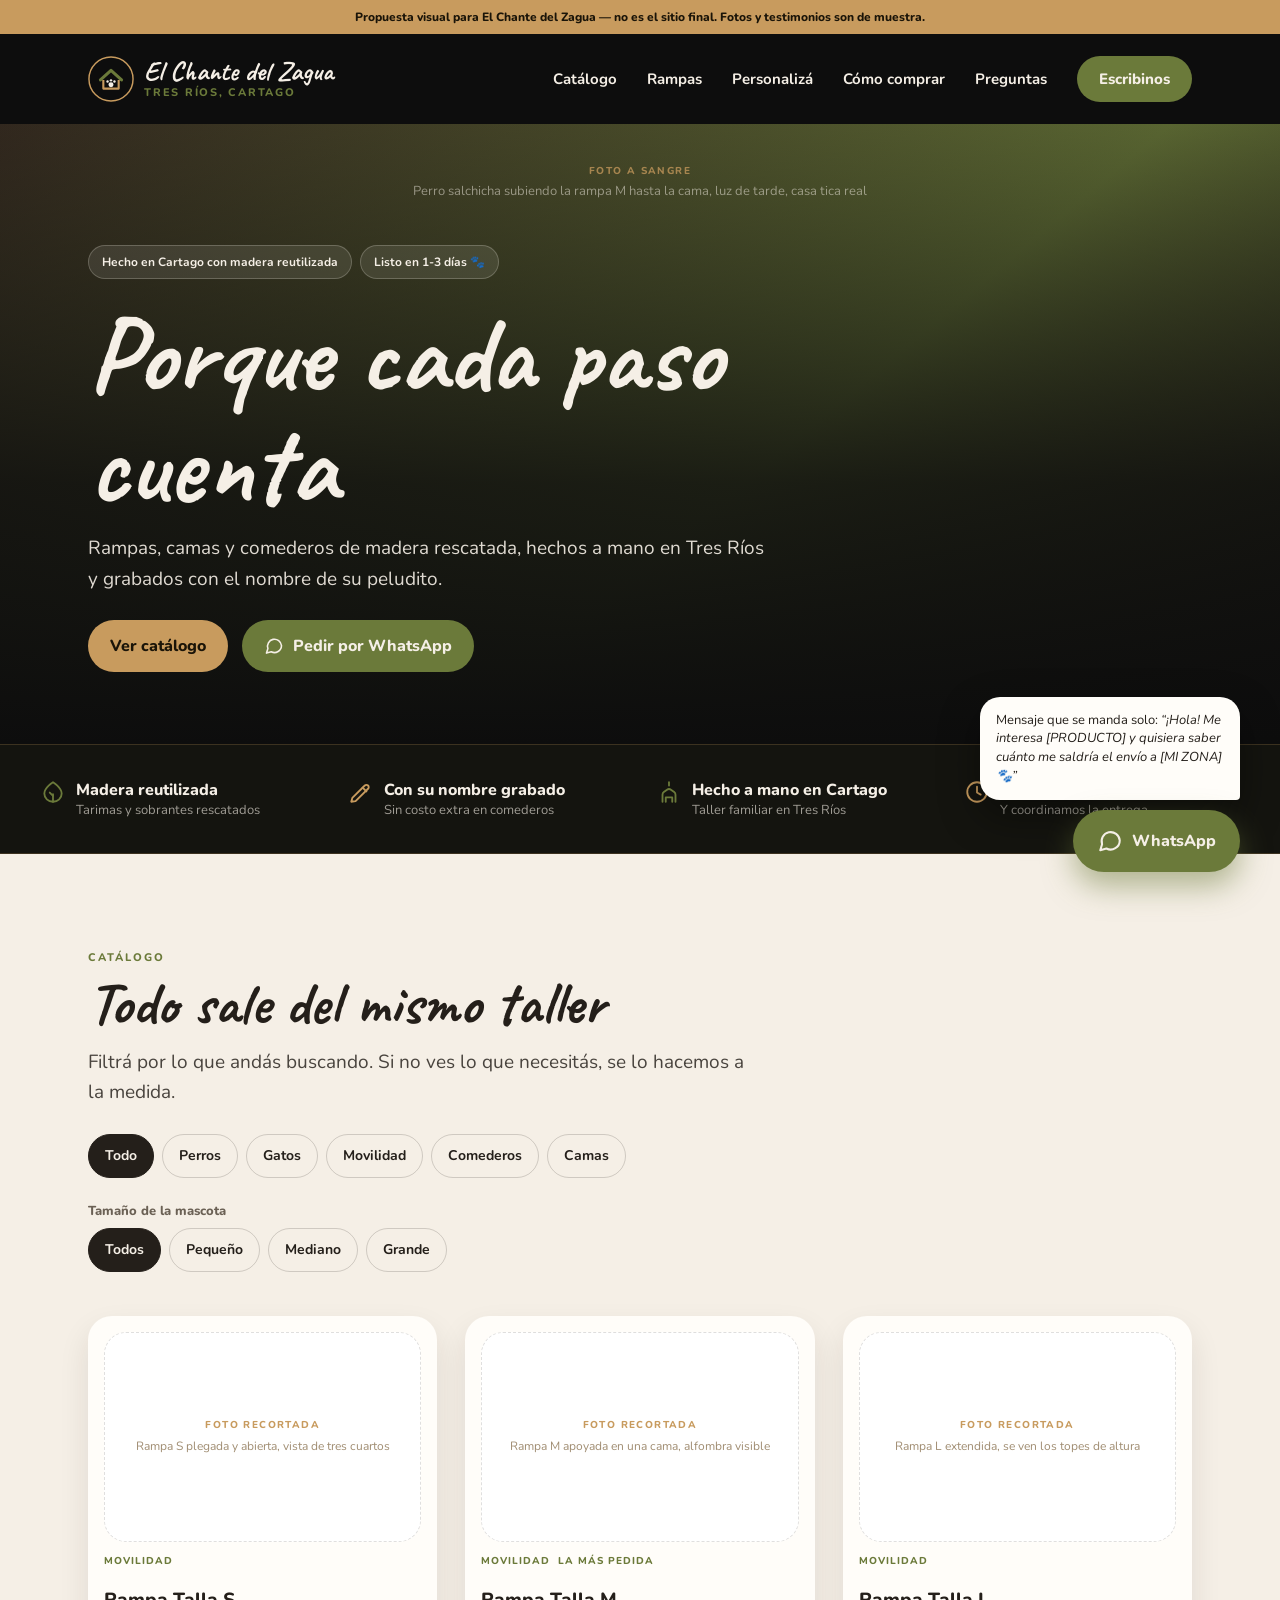
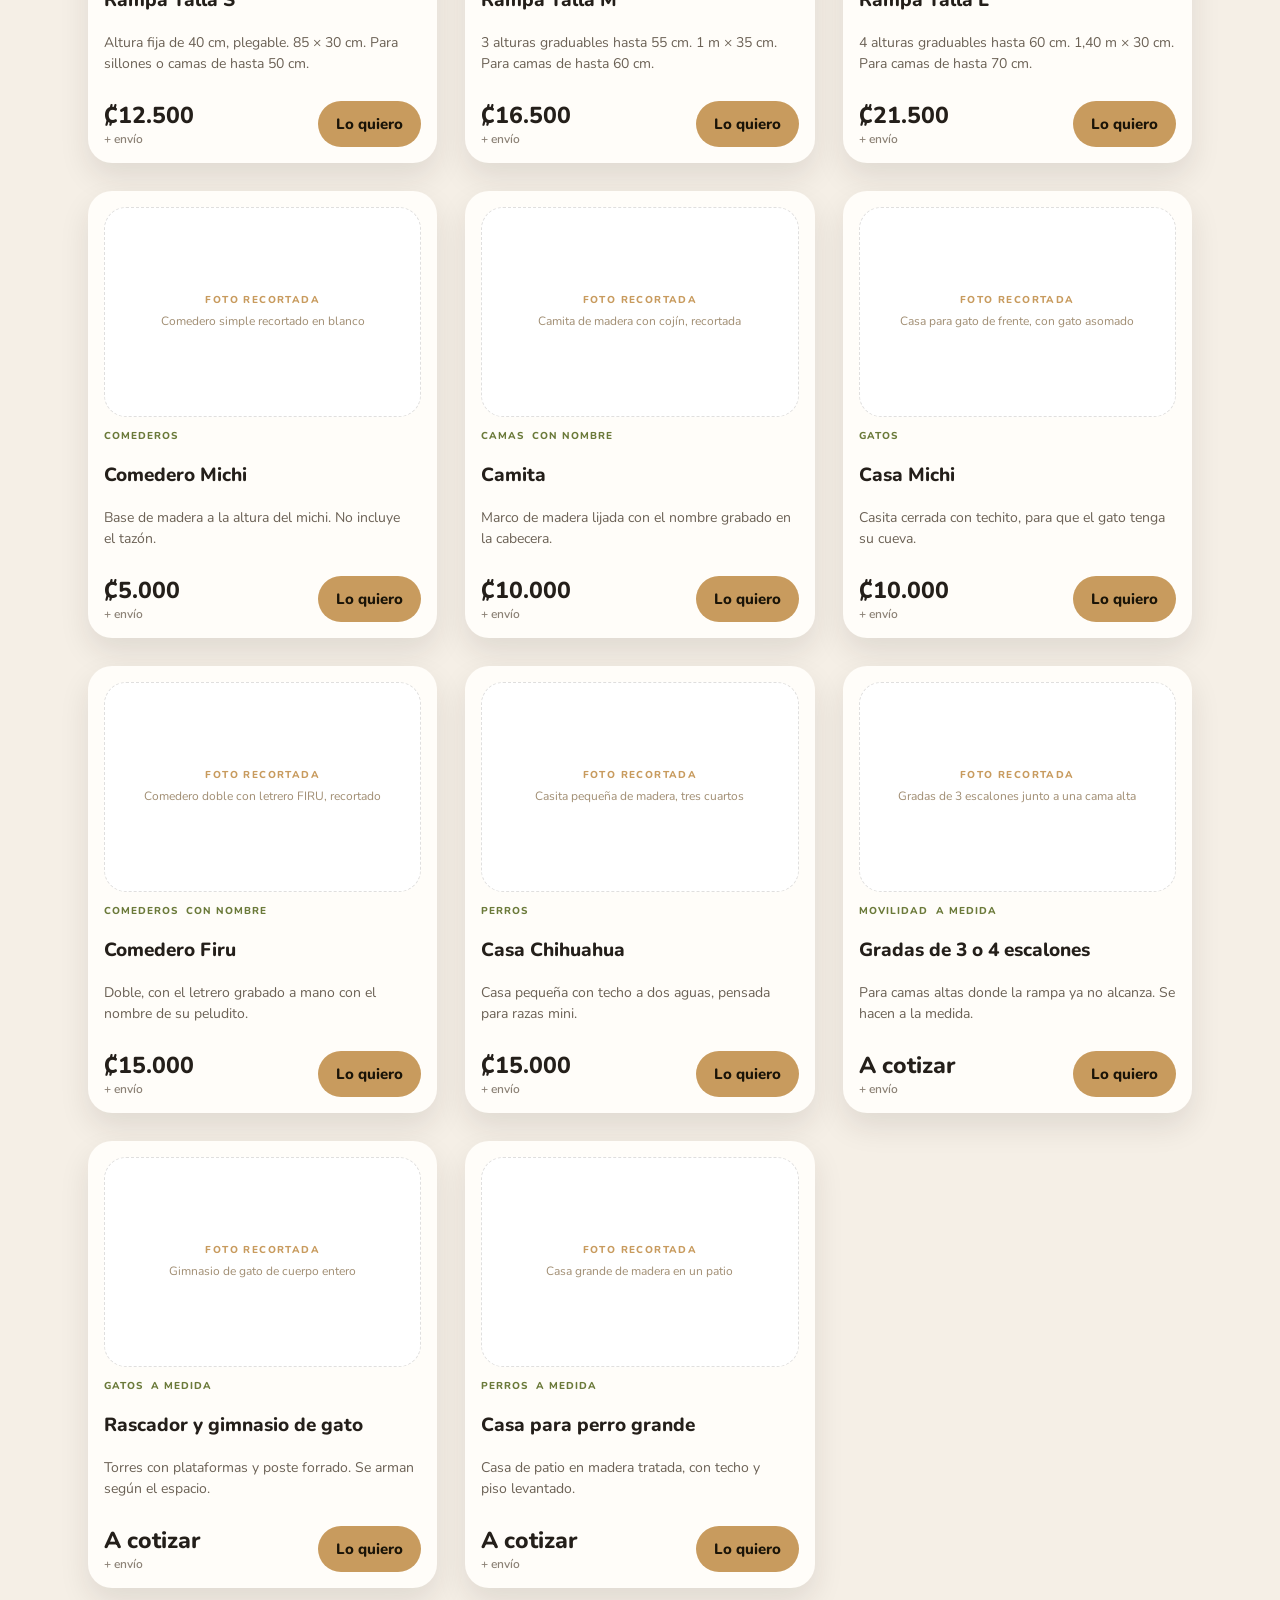
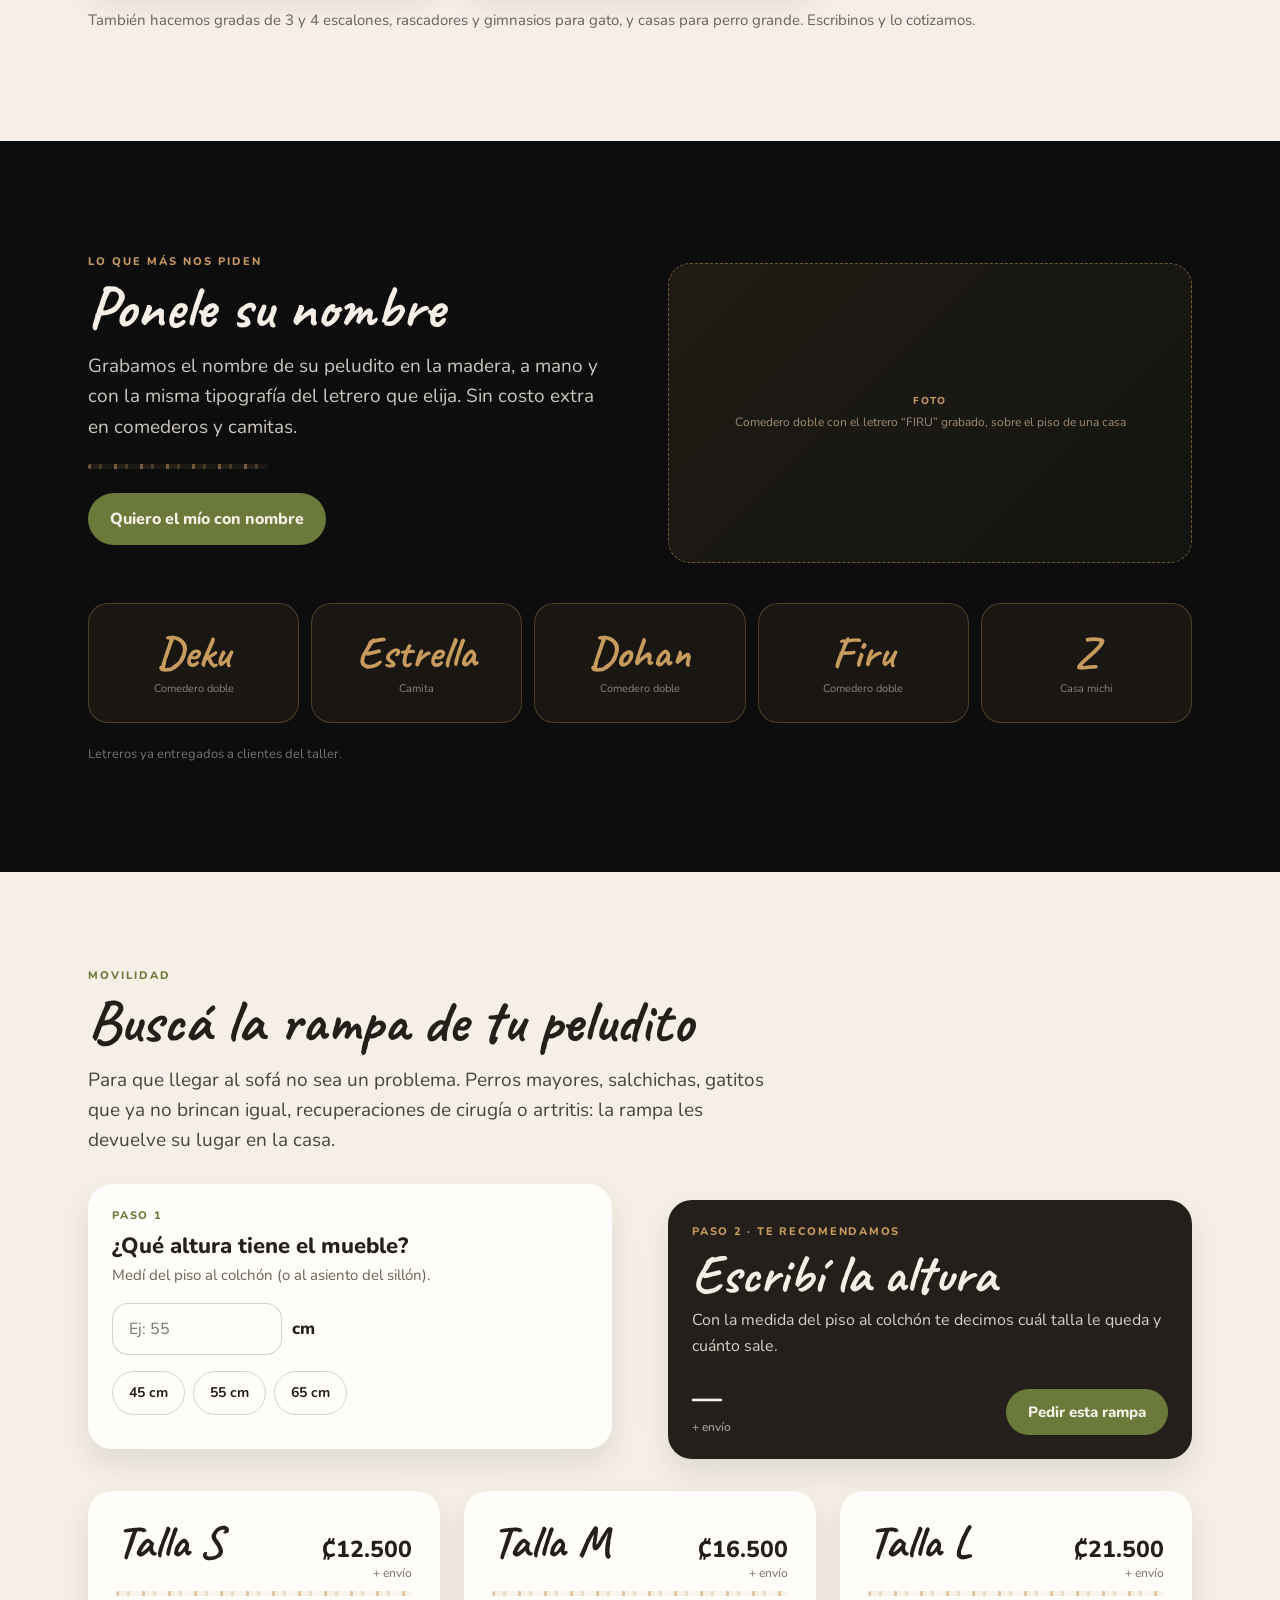
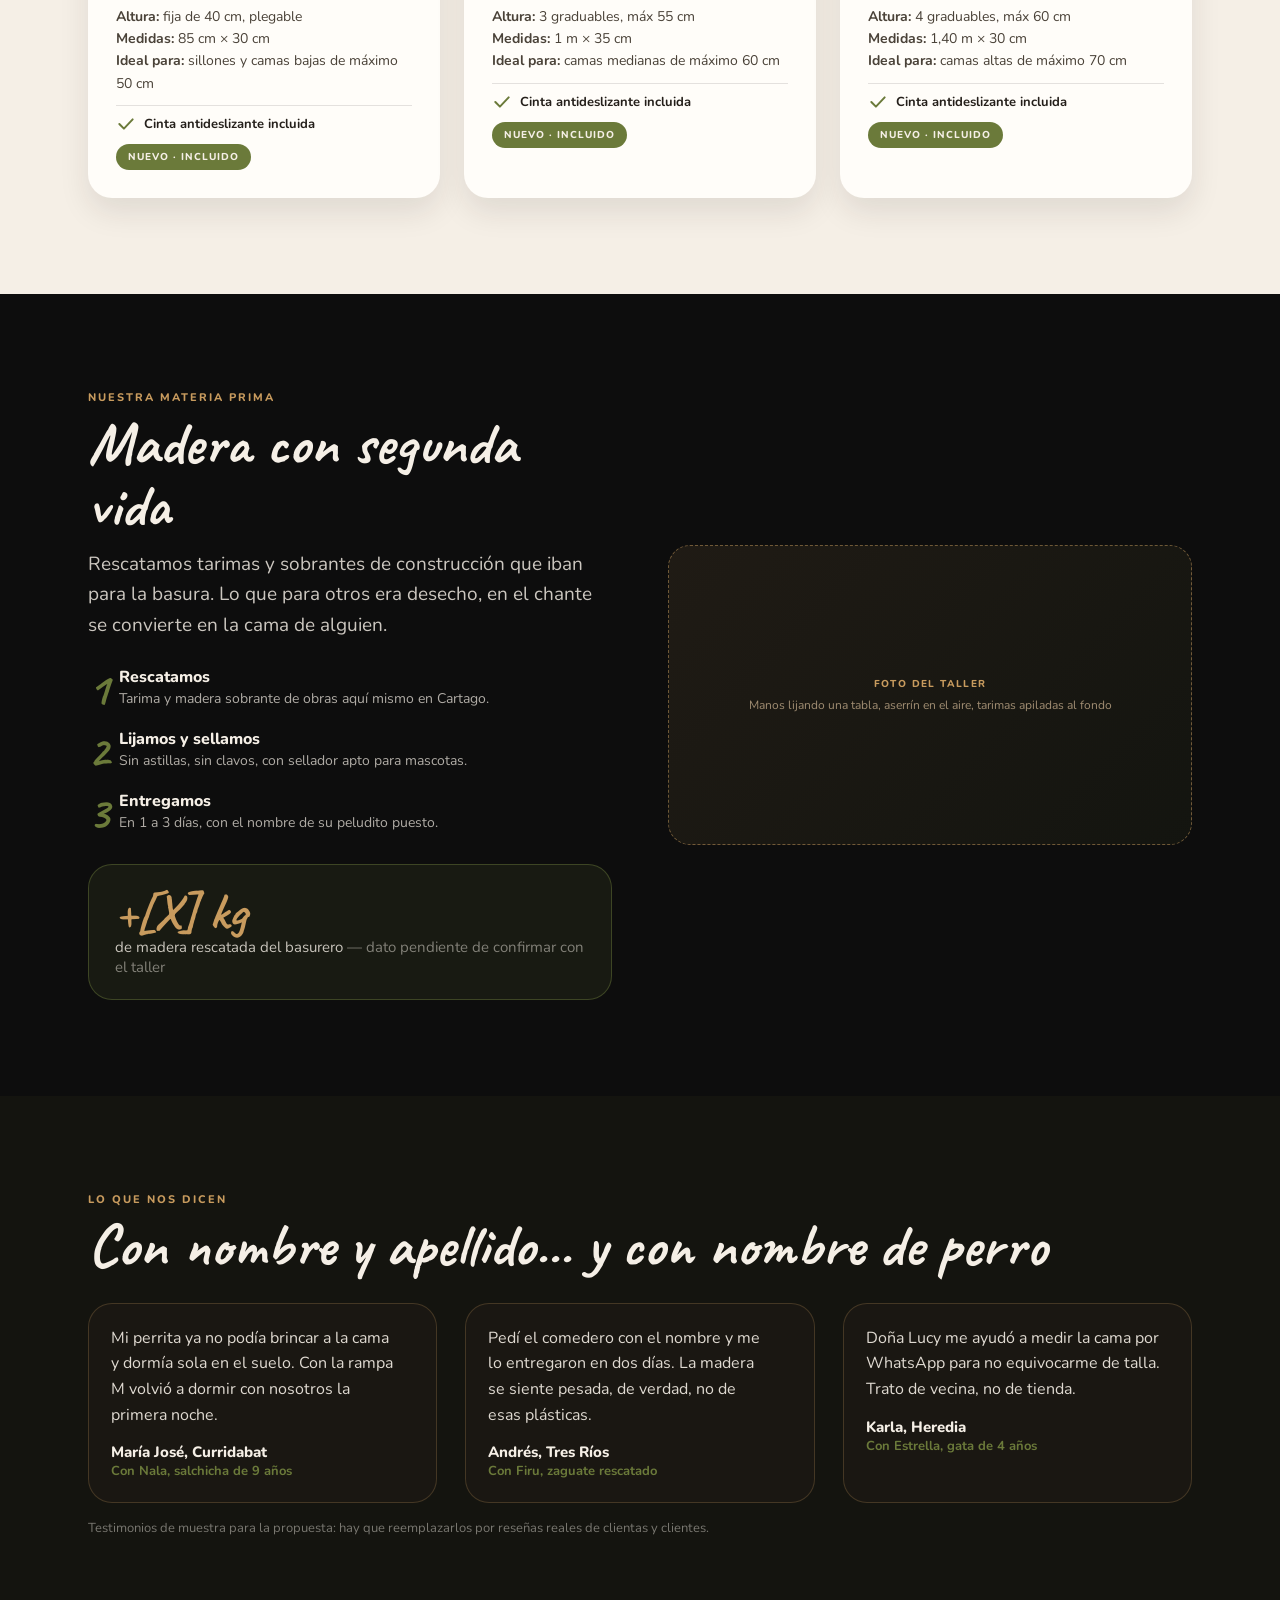
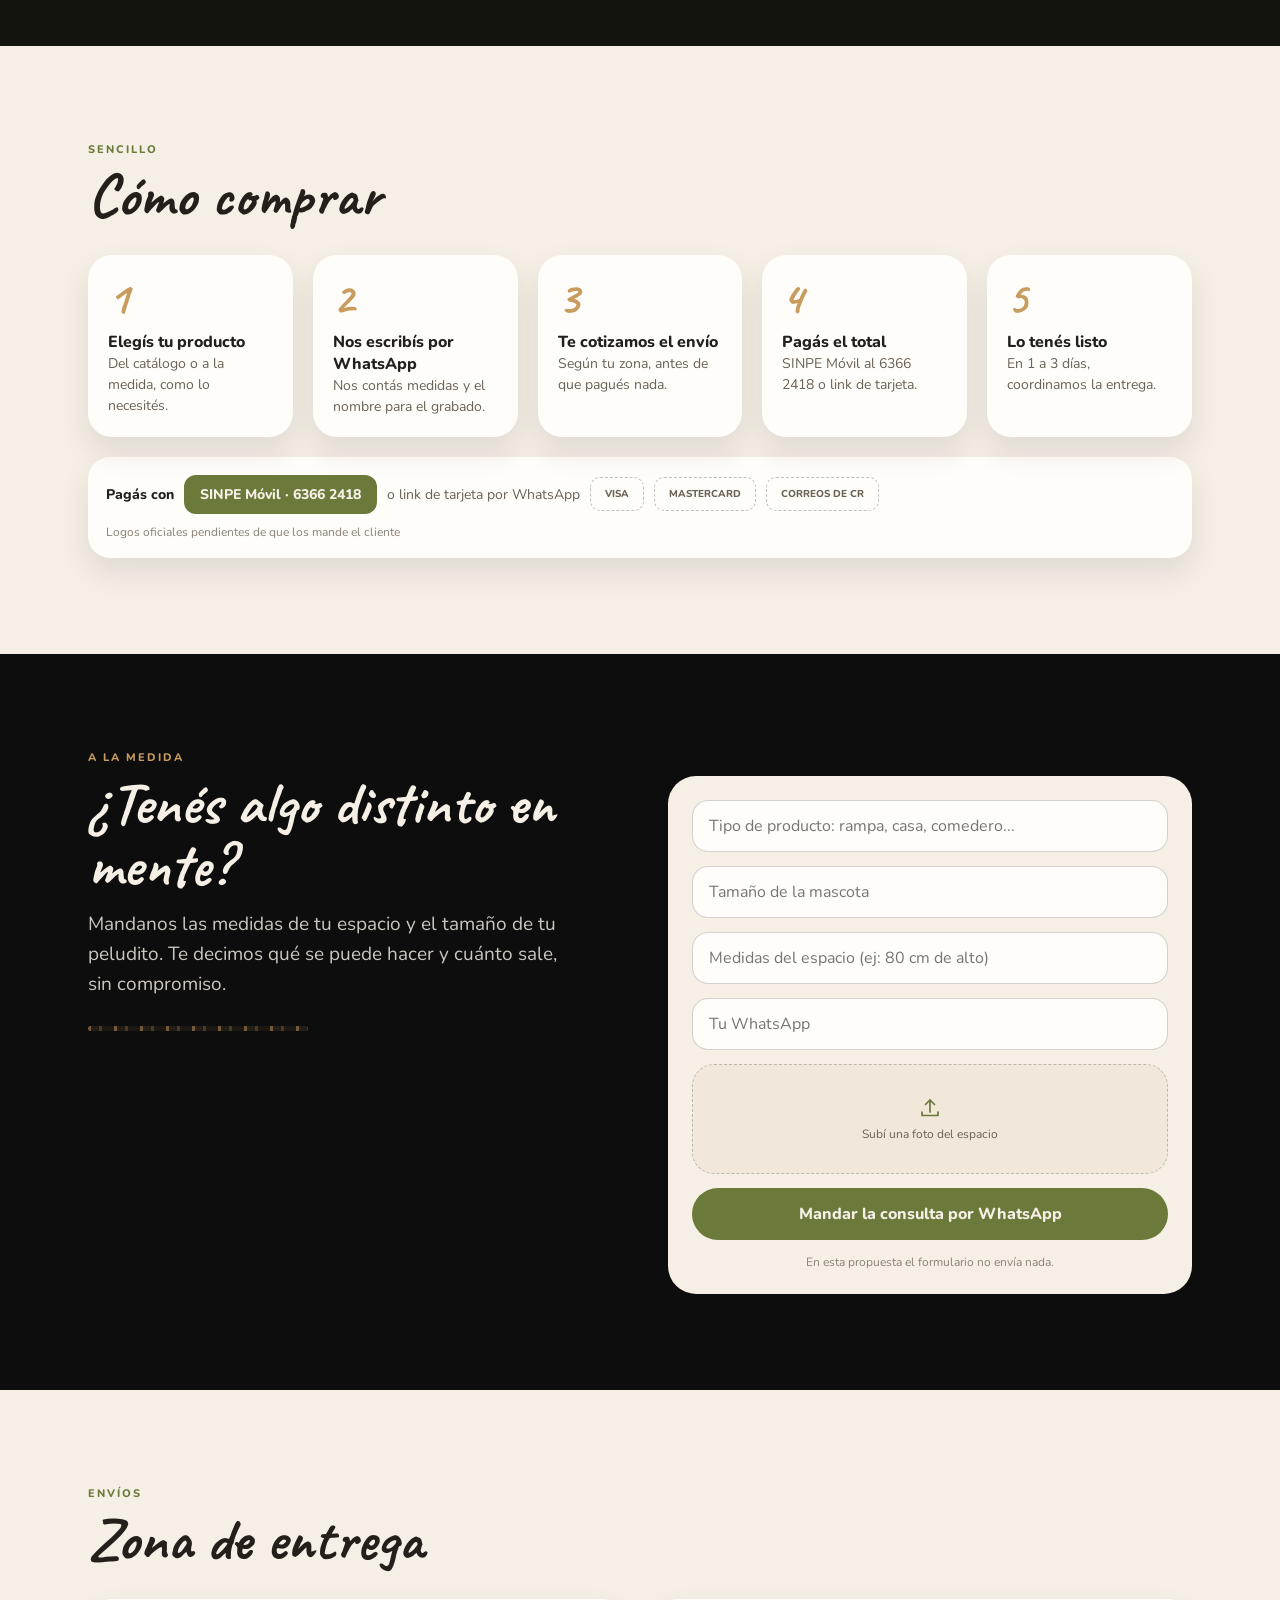
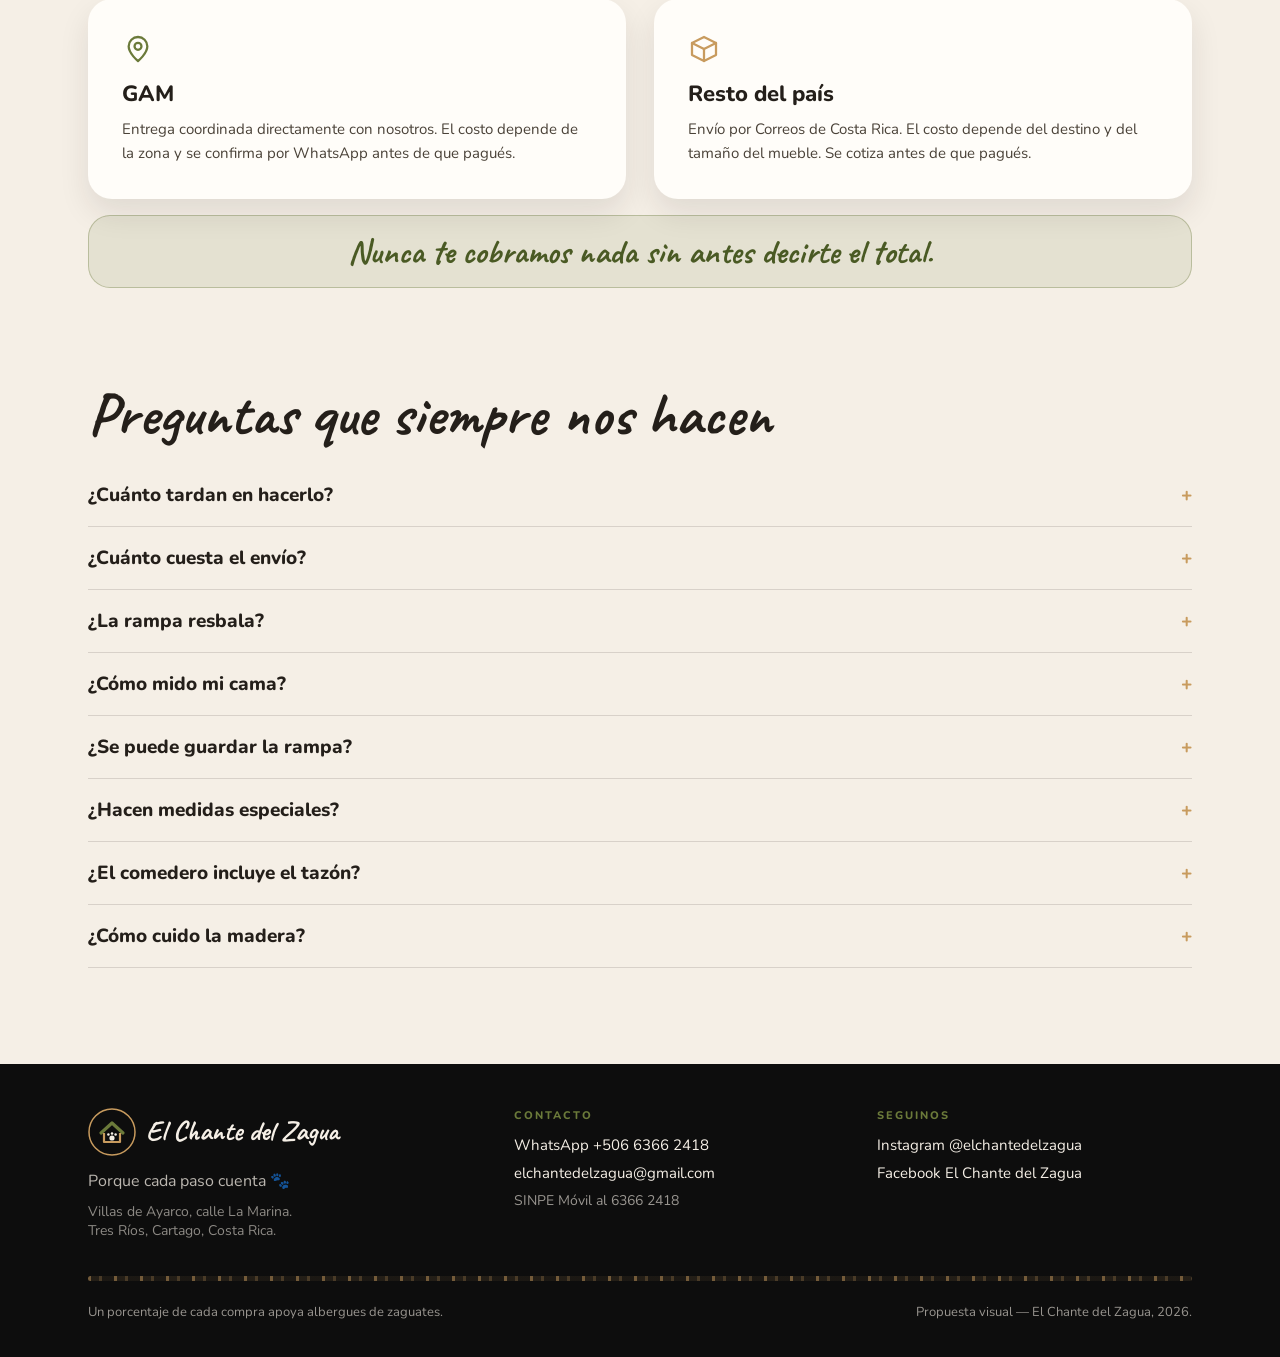
==== commit 121d5e2a: "Quitar la galería de clientes Se retira por el momento a pedido del cliente; el CSS de la retícula s" ====
--- a/index.html
+++ b/index.html
@@ -172,11 +172,7 @@
 <section class="sec">
   <div class="wrap">
     <div class="dos-col">
-      <div class="ph" style="min-height: 300px; order: 2;">
-        <b>Foto del taller</b>
-        Manos lijando una tabla, aserrín en el aire, tarimas apiladas al fondo
-      </div>
-      <div style="order: 1;">
+      <div>
         <p class="kicker">Nuestra materia prima</p>
         <h2 class="chalk h2">Madera con segunda vida</h2>
         <p class="lead" style="margin-bottom: 26px;">Rescatamos tarimas y sobrantes de construcción que iban para la basura. Lo que para otros era desecho, en el chante se convierte en la cama de alguien.</p>
@@ -190,23 +186,10 @@
           <div style="font-size: 15px; opacity: .8;">de madera rescatada del basurero <span style="opacity: .6;">— dato pendiente de confirmar con el taller</span></div>
         </div>
       </div>
-    </div>
-  </div>
-</section>
-
-<!-- GALERIA -->
-<section class="sec cream">
-  <div class="wrap">
-    <p class="kicker">Ya están en su casa</p>
-    <h2 class="chalk h2">Galería de clientes</h2>
-    <p class="lead" style="margin-bottom: 28px;">Los muebles instalados y en uso, tal como los mandan las familias por WhatsApp.</p>
-    <div class="masonry">
-      <div class="ph" style="height: 200px;"><b>Foto de cliente</b>Rampa M en un cuarto, salchicha subiendo a la cama</div>
-      <div class="ph" style="height: 150px;"><b>Foto de cliente</b>Comedero doble con letrero DEKU en la cocina</div>
-      <div class="ph" style="height: 175px;"><b>Foto de cliente</b>Casa michi bajo la ventana, gato adentro</div>
-      <div class="ph" style="height: 160px;"><b>Foto de cliente</b>Camita con cojín al lado del sofá</div>
-      <div class="ph" style="height: 190px;"><b>Foto de cliente</b>Rampa S plegada apoyada en la pared</div>
-      <div class="ph" style="height: 145px;"><b>Foto de cliente</b>Gradas de 3 escalones junto a una cama alta</div>
+      <div class="ph" style="min-height: 300px;">
+        <b>Foto del taller</b>
+        Manos lijando una tabla, aserrín en el aire, tarimas apiladas al fondo
+      </div>
     </div>
   </div>
 </section>
--- a/estilos.css
+++ b/estilos.css
@@ -226,3 +226,5 @@
 
 .solo-desktop { display: none; }
 @media (min-width: 900px) { .solo-desktop { display: inline; } }
+
+.faq summary .mas { display: inline-block; transition: transform .15s ease; }
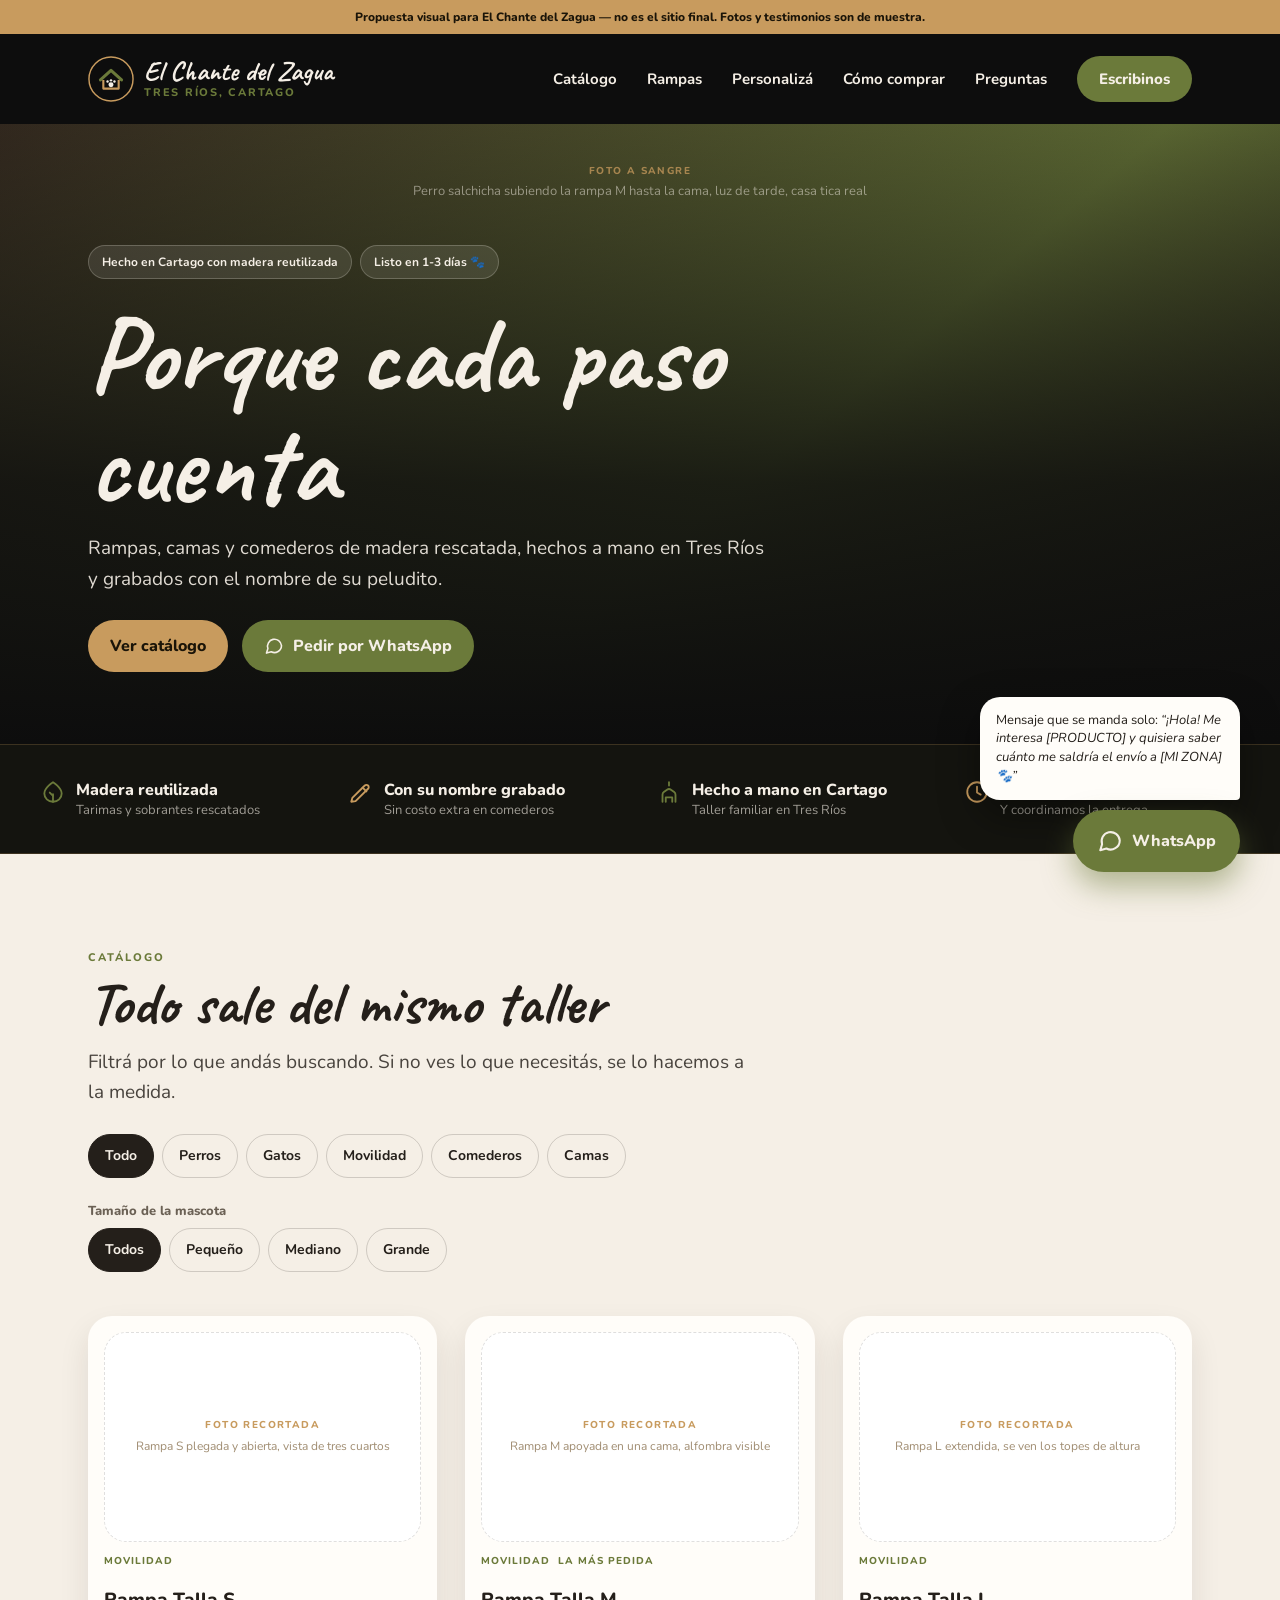
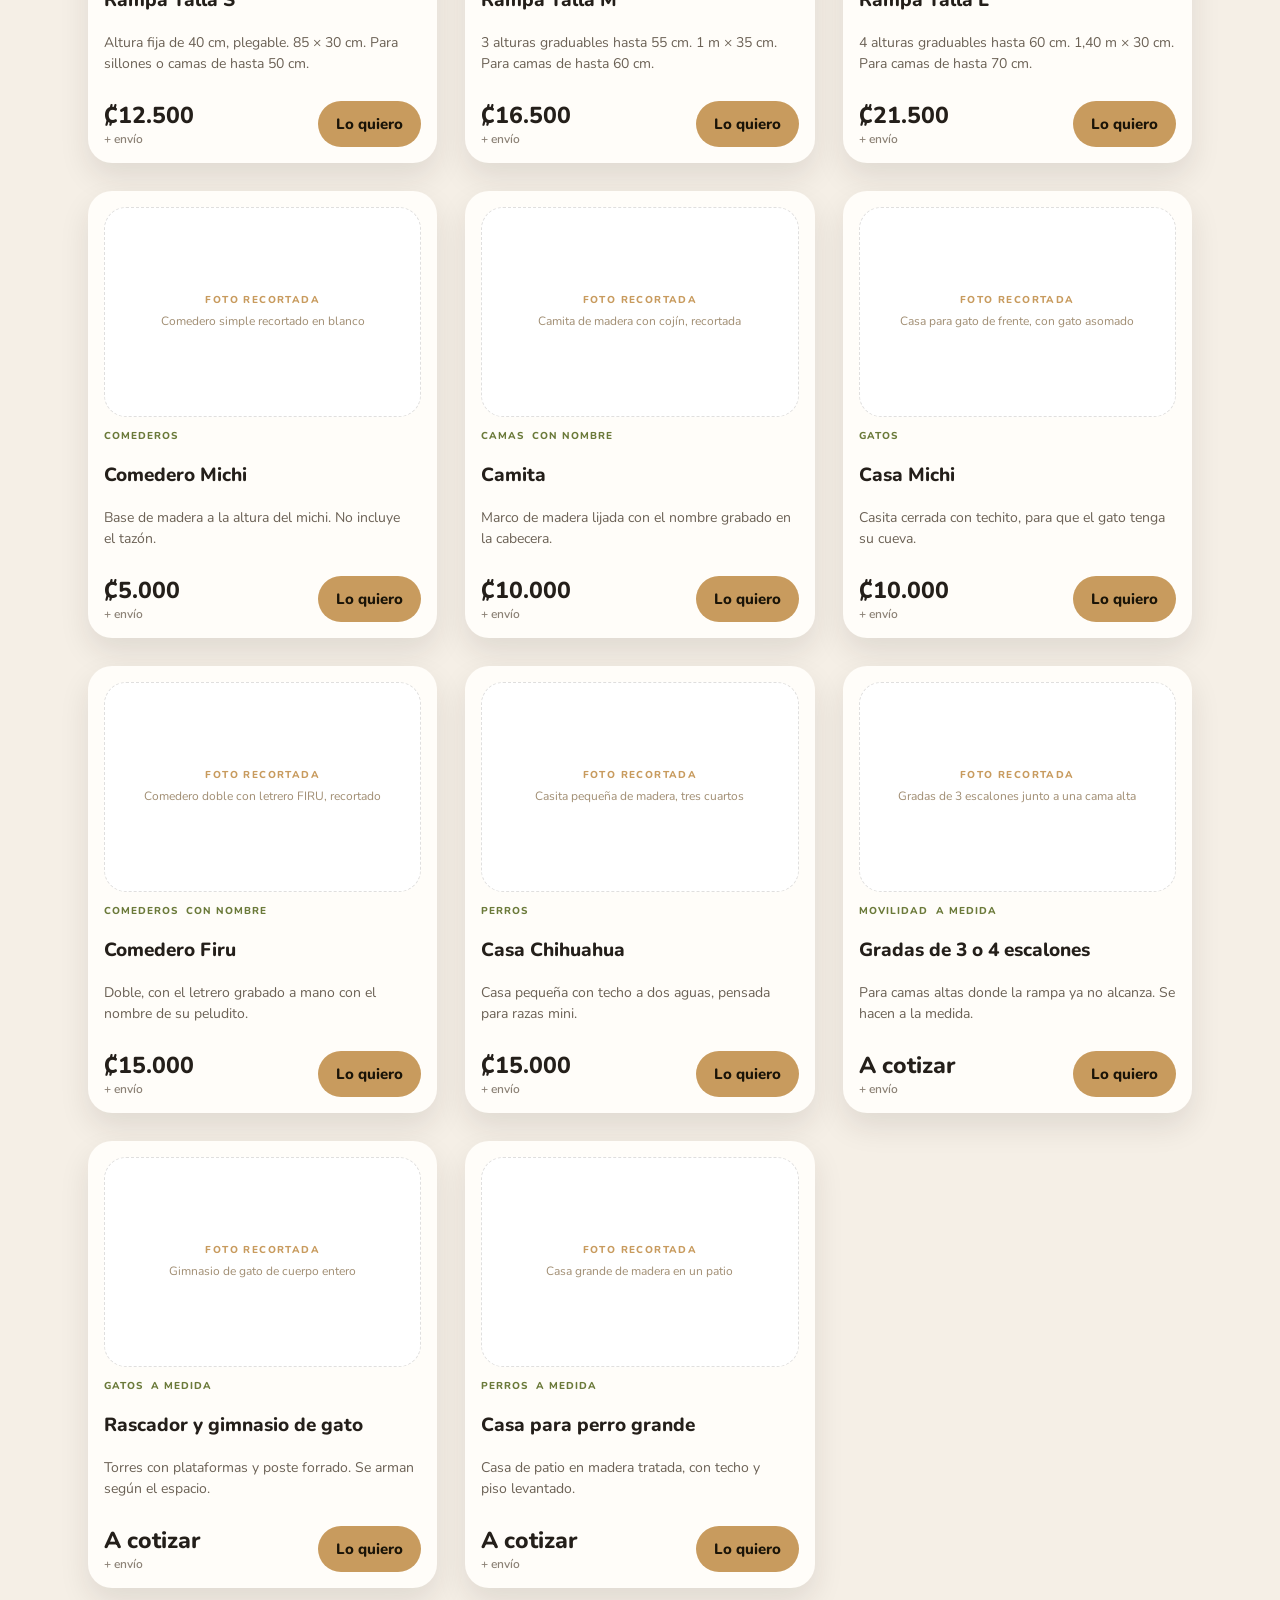
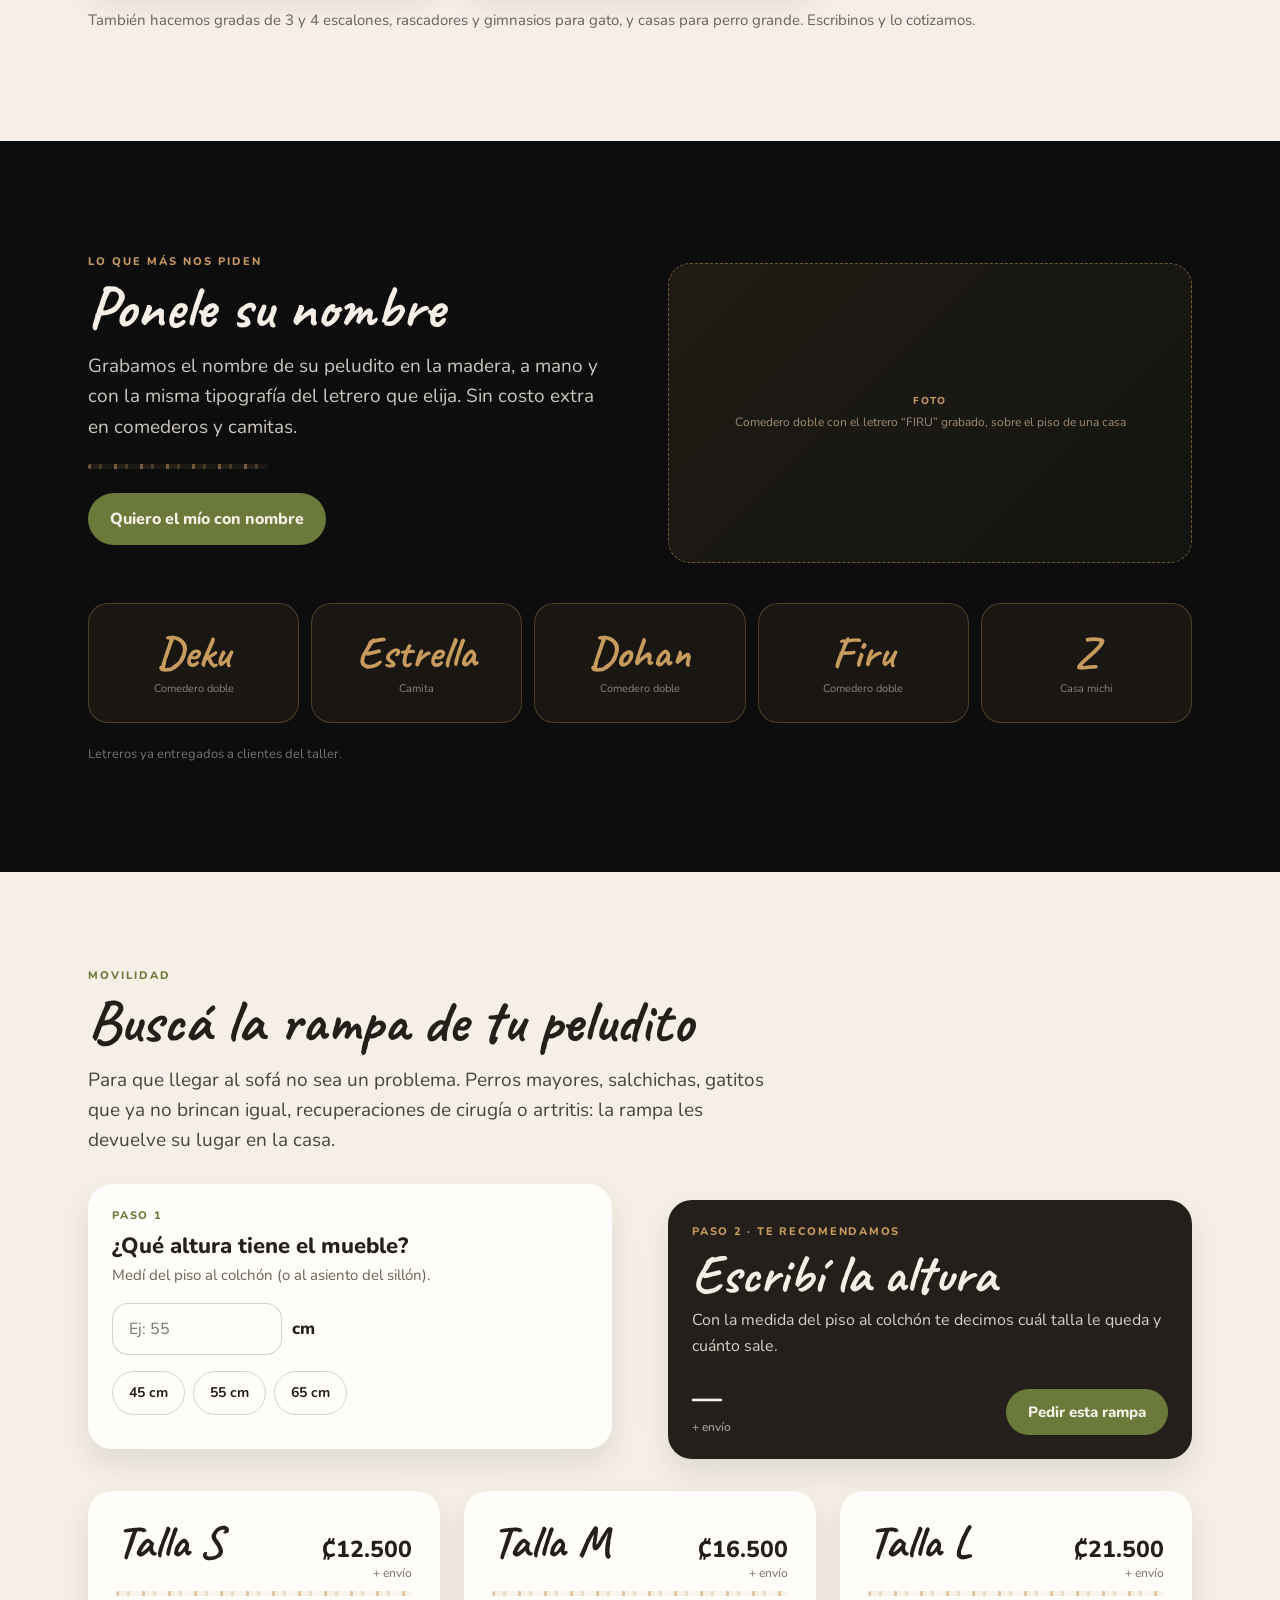
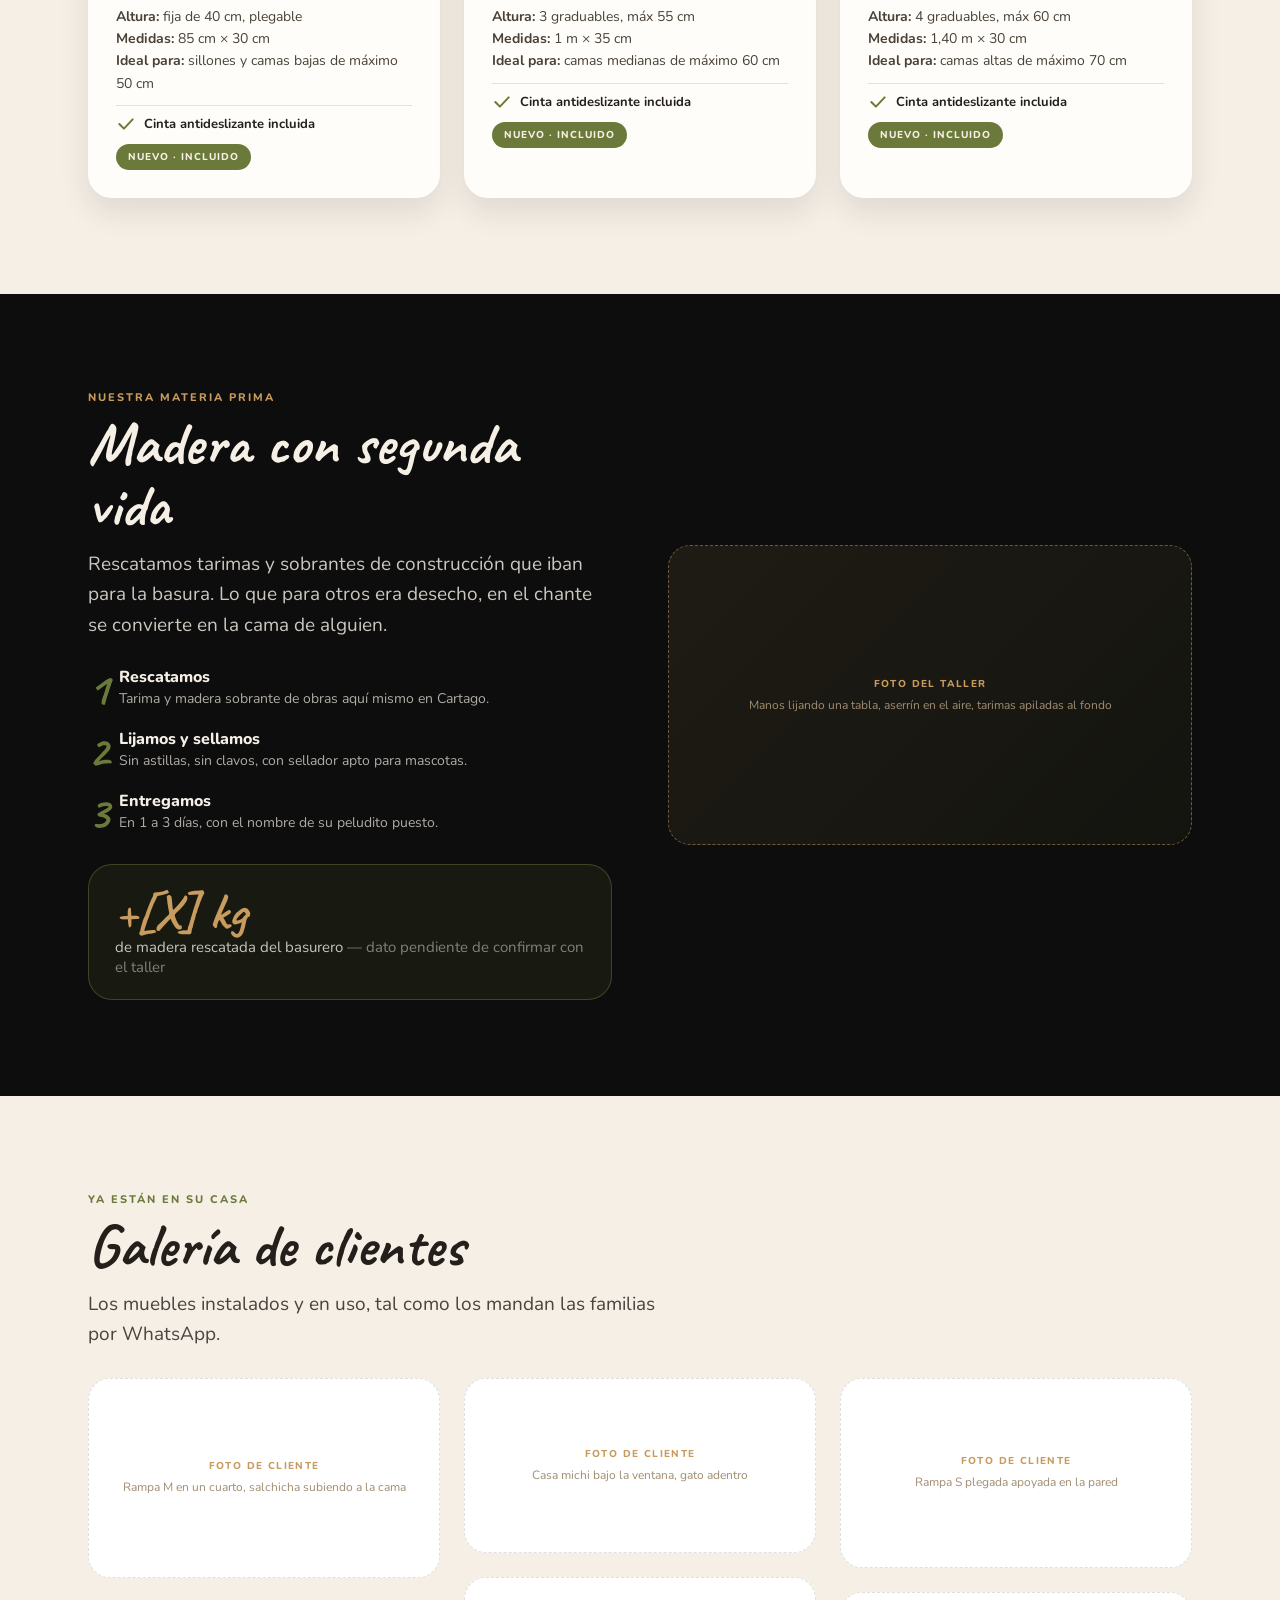
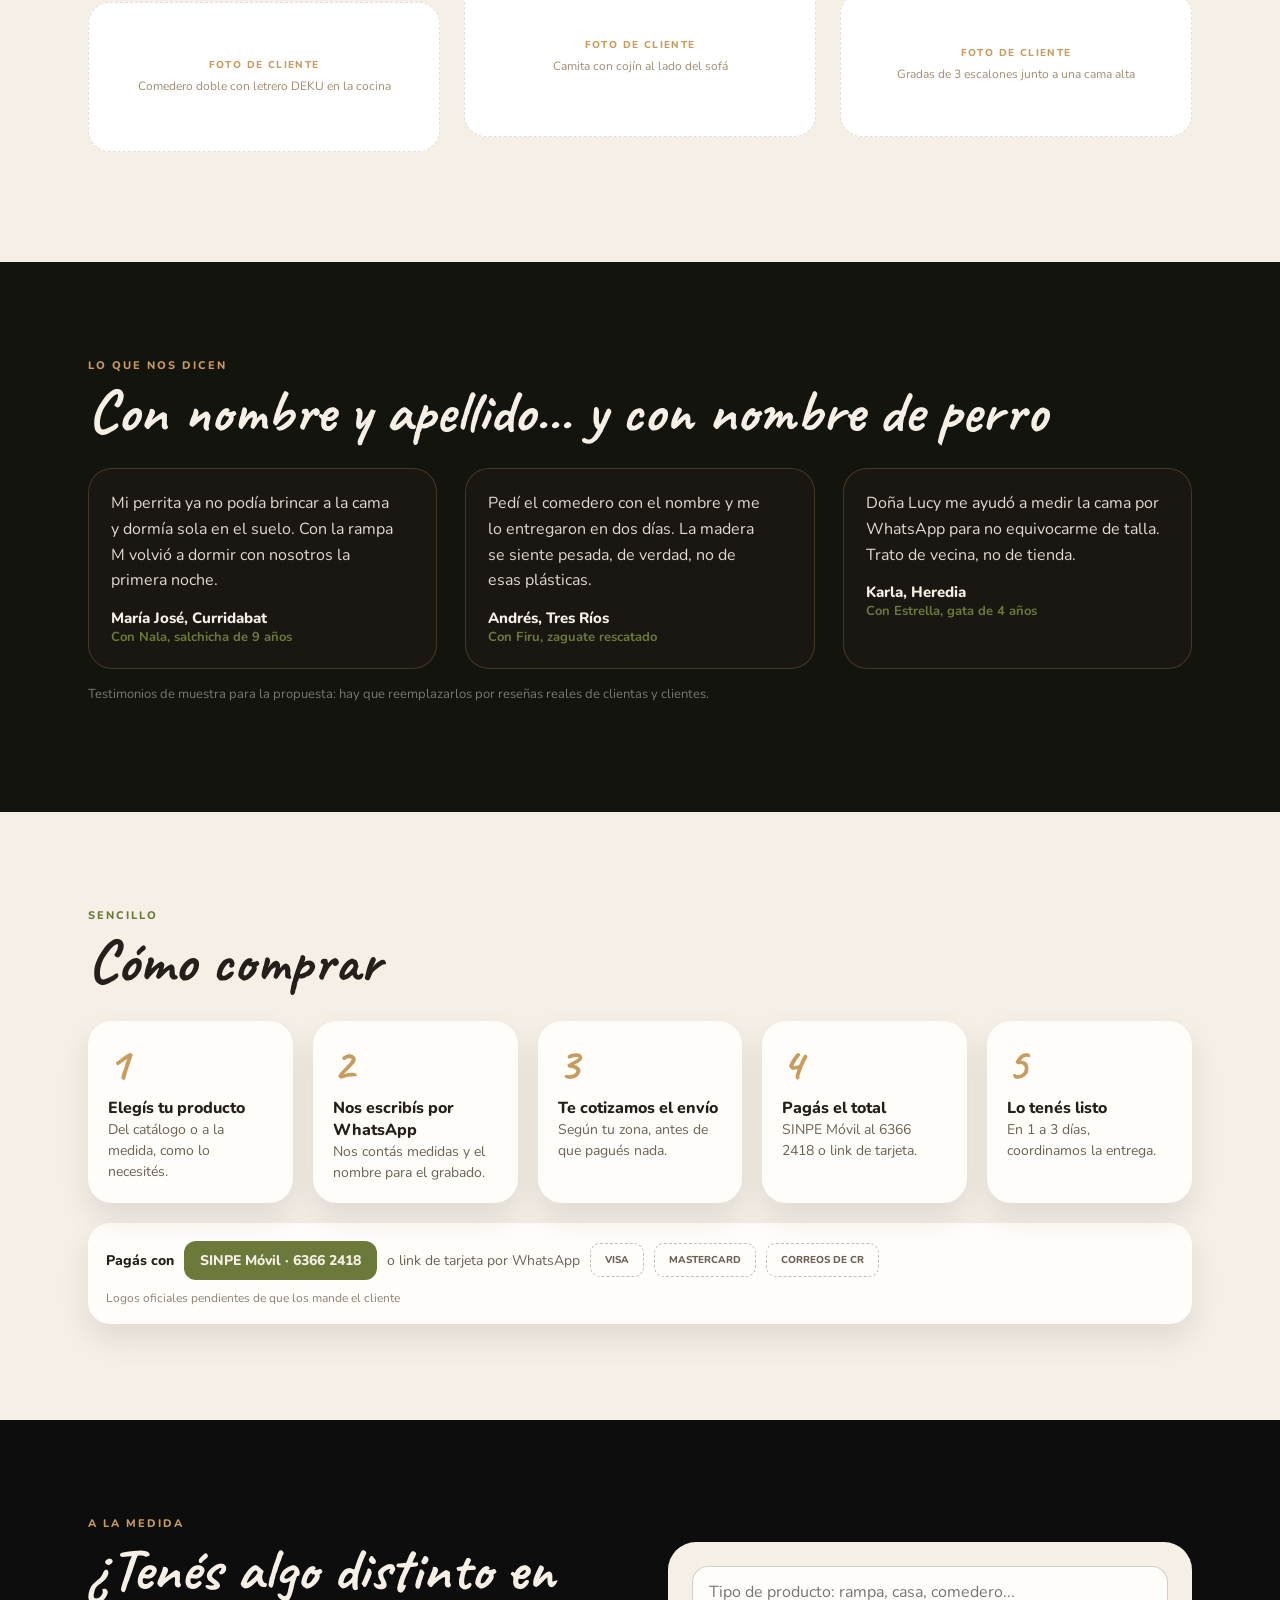
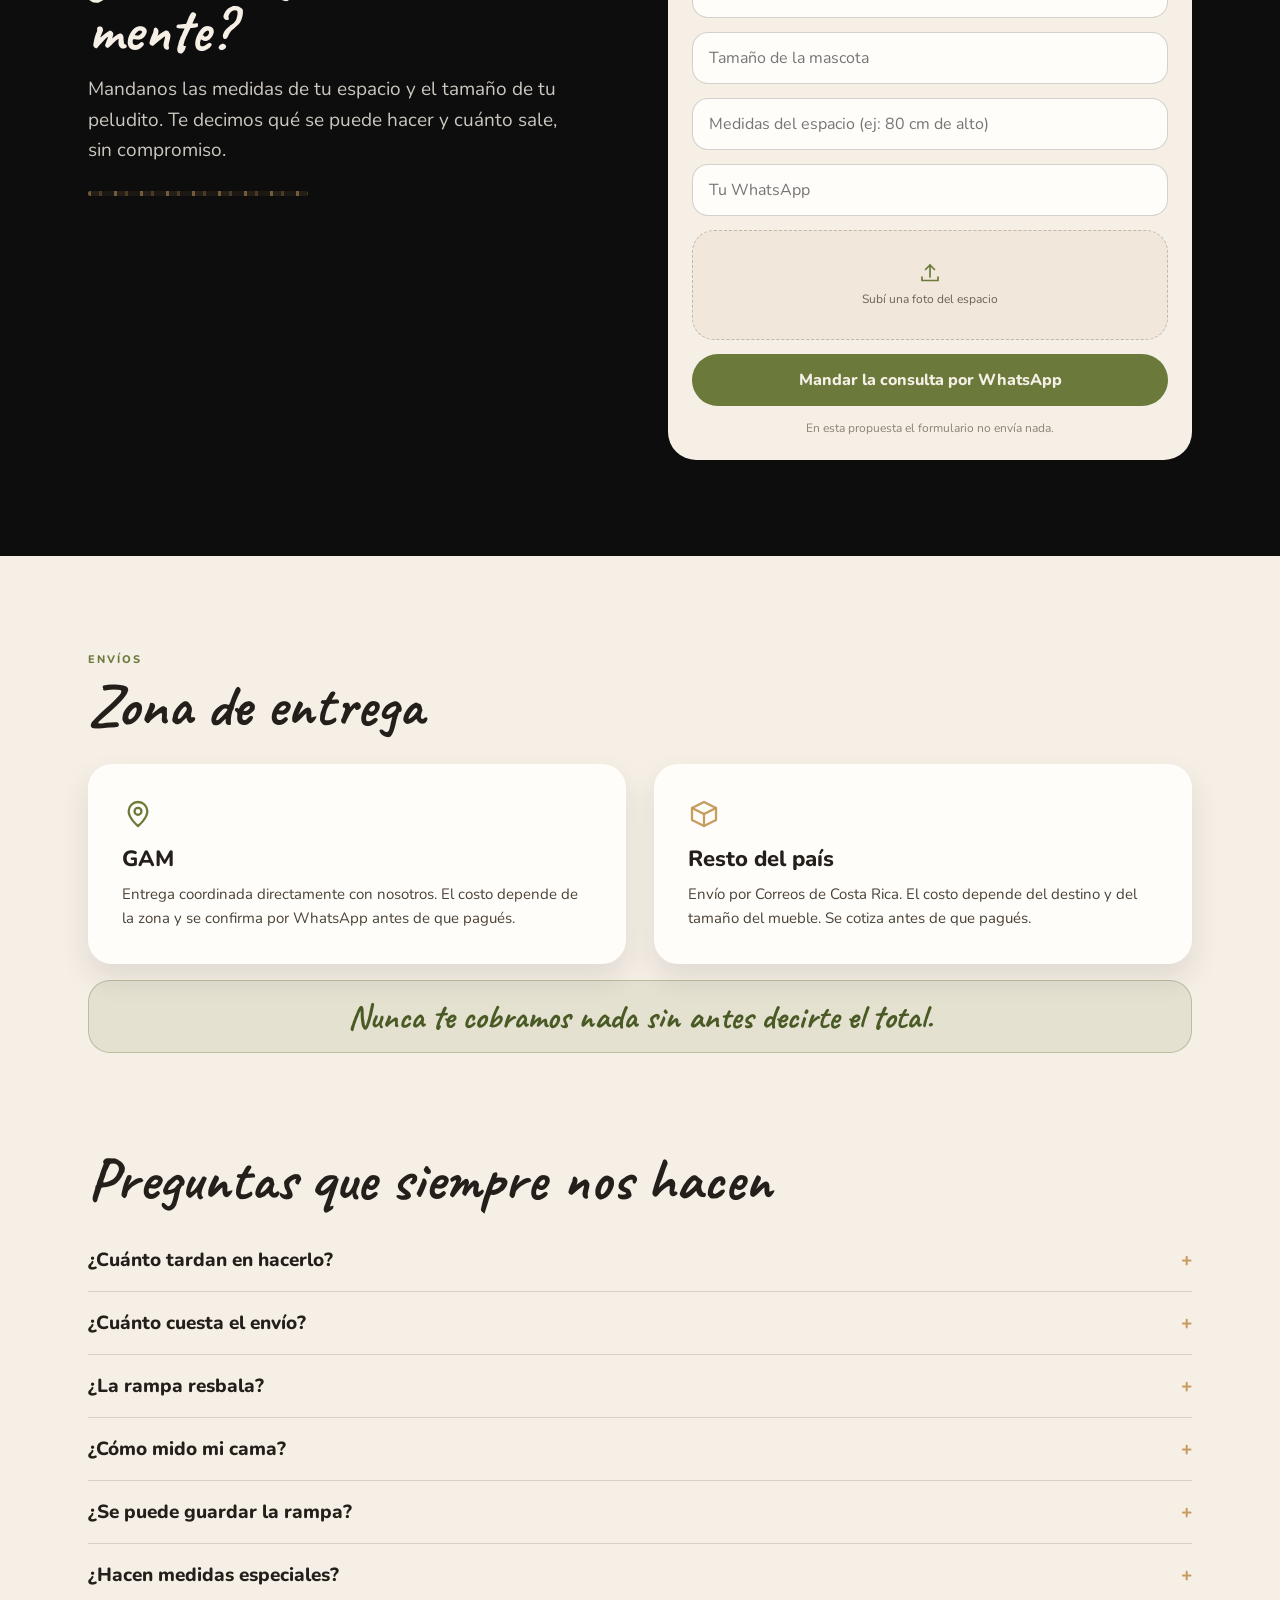
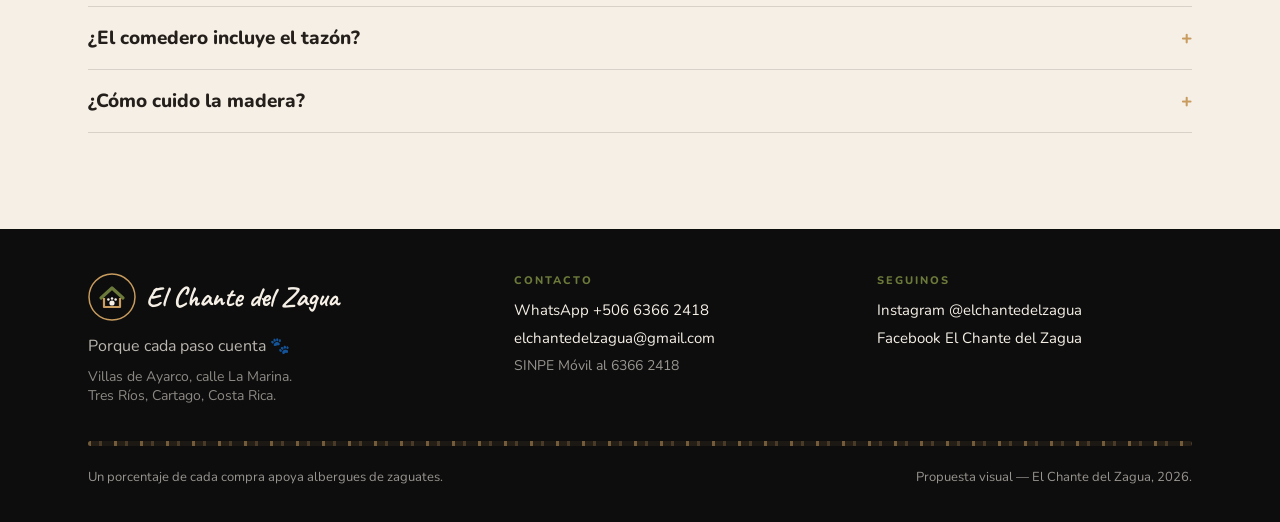
==== commit b0ecb4bf: "Revert "Quitar la galería de clientes" This reverts commit 121d5e2a88b86b295d1324869caab52cff402124." ====
--- a/index.html
+++ b/index.html
@@ -194,6 +194,23 @@
   </div>
 </section>
 
+<!-- GALERIA -->
+<section class="sec cream">
+  <div class="wrap">
+    <p class="kicker">Ya están en su casa</p>
+    <h2 class="chalk h2">Galería de clientes</h2>
+    <p class="lead" style="margin-bottom: 28px;">Los muebles instalados y en uso, tal como los mandan las familias por WhatsApp.</p>
+    <div class="masonry">
+      <div class="ph" style="height: 200px;"><b>Foto de cliente</b>Rampa M en un cuarto, salchicha subiendo a la cama</div>
+      <div class="ph" style="height: 150px;"><b>Foto de cliente</b>Comedero doble con letrero DEKU en la cocina</div>
+      <div class="ph" style="height: 175px;"><b>Foto de cliente</b>Casa michi bajo la ventana, gato adentro</div>
+      <div class="ph" style="height: 160px;"><b>Foto de cliente</b>Camita con cojín al lado del sofá</div>
+      <div class="ph" style="height: 190px;"><b>Foto de cliente</b>Rampa S plegada apoyada en la pared</div>
+      <div class="ph" style="height: 145px;"><b>Foto de cliente</b>Gradas de 3 escalones junto a una cama alta</div>
+    </div>
+  </div>
+</section>
+
 <!-- TESTIMONIOS -->
 <section class="sec" style="background: #14140F;">
   <div class="wrap">
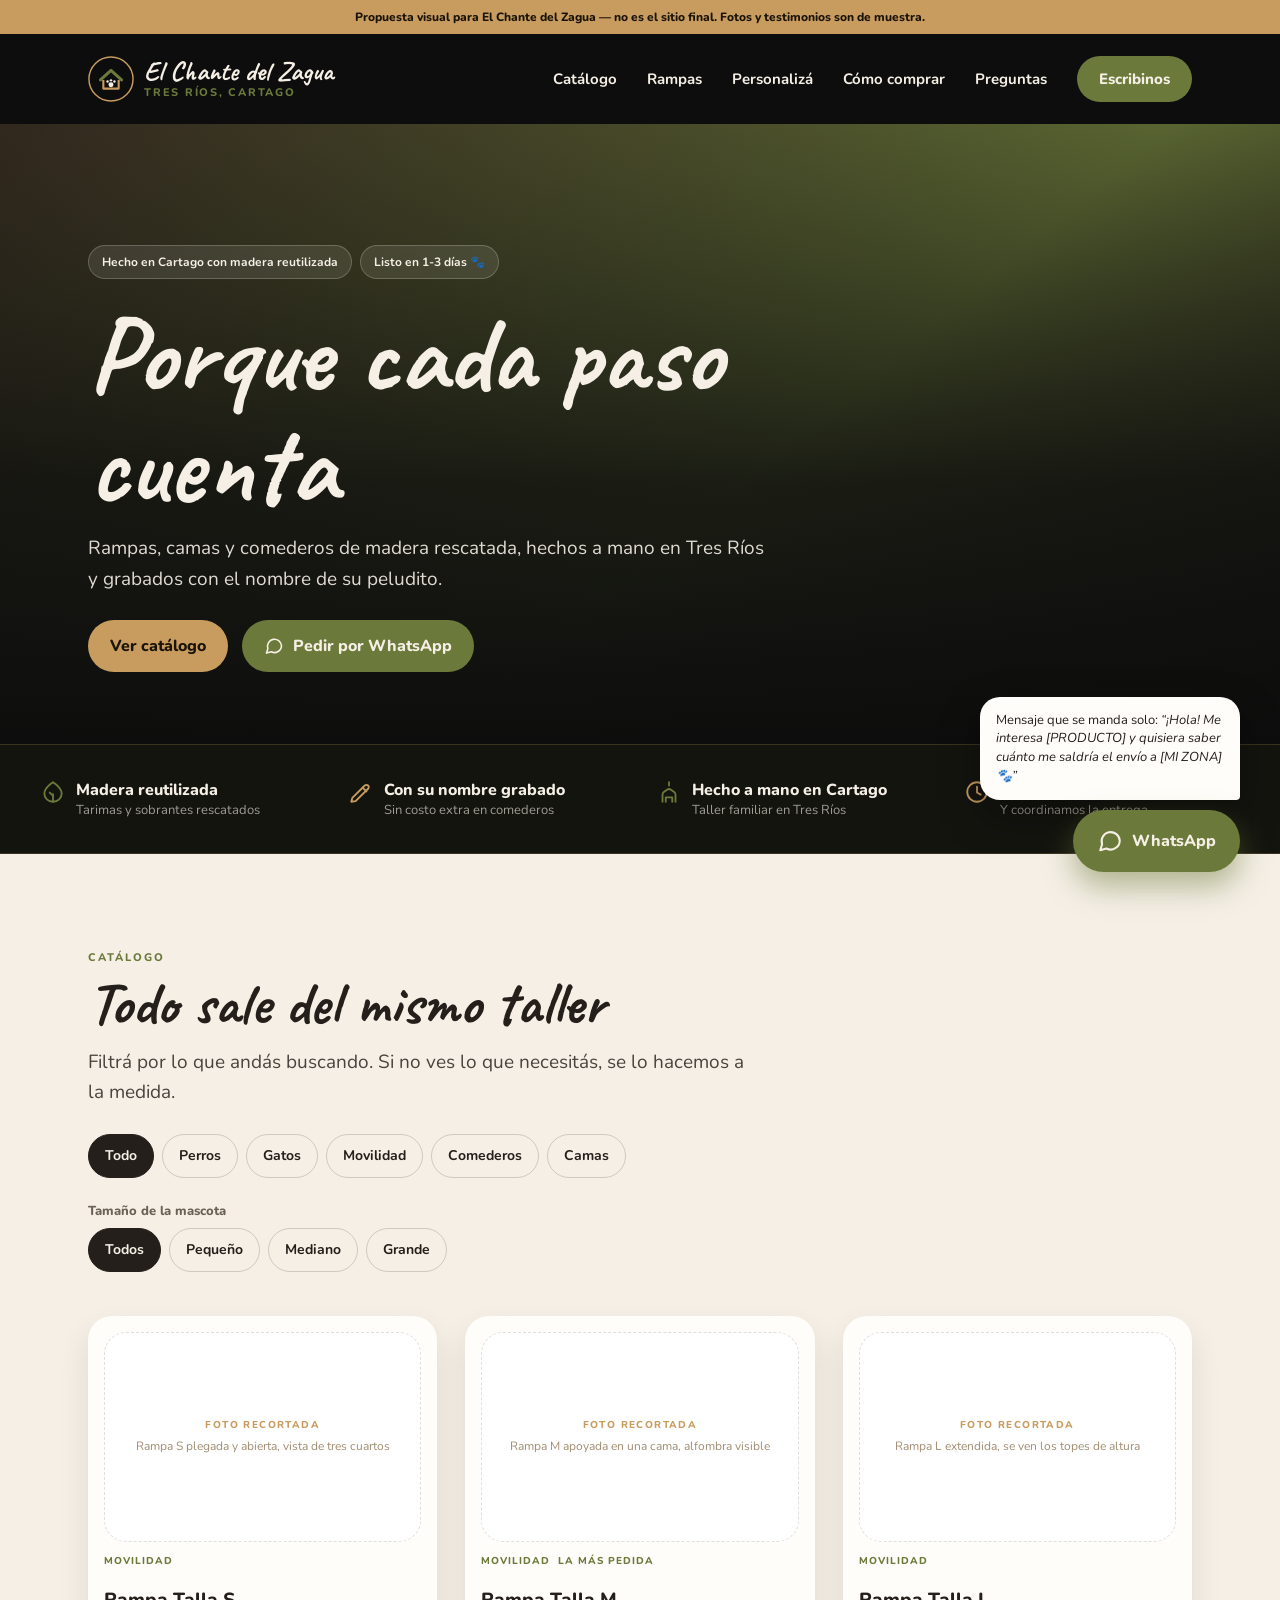
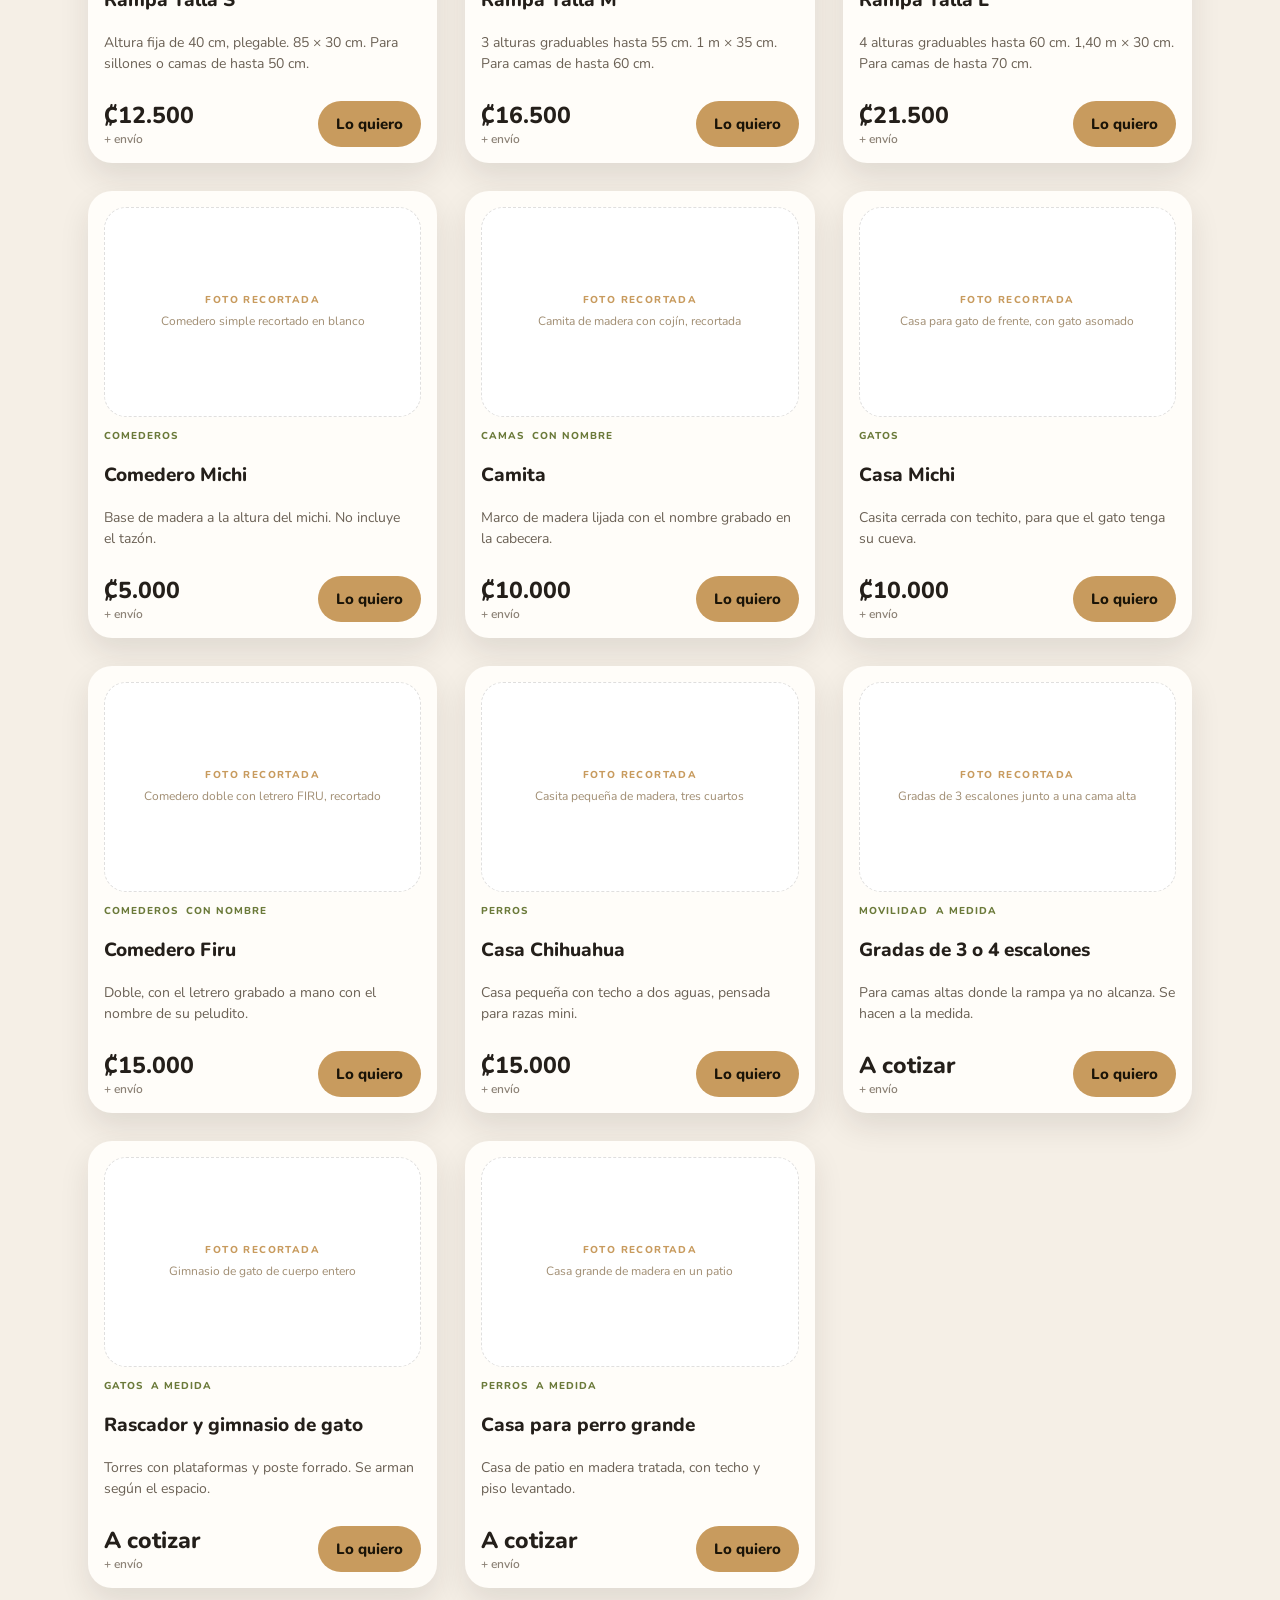
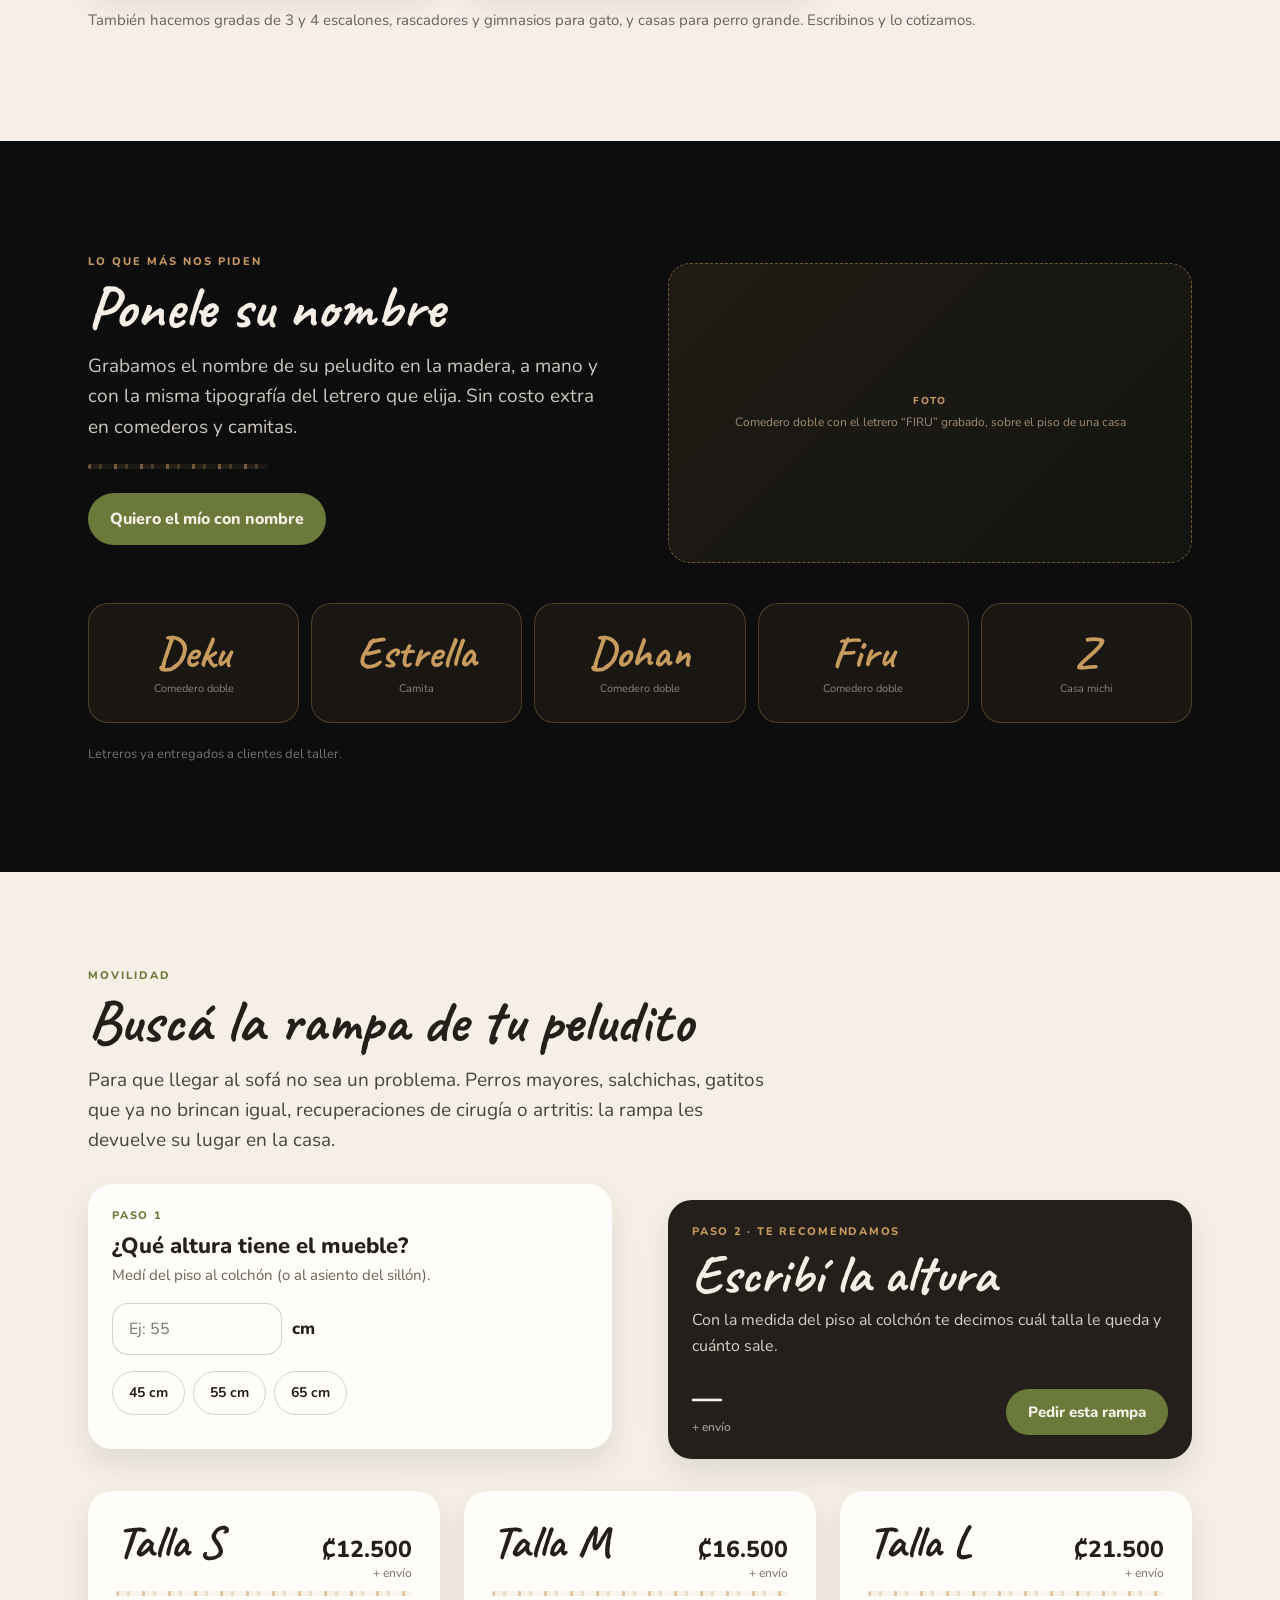
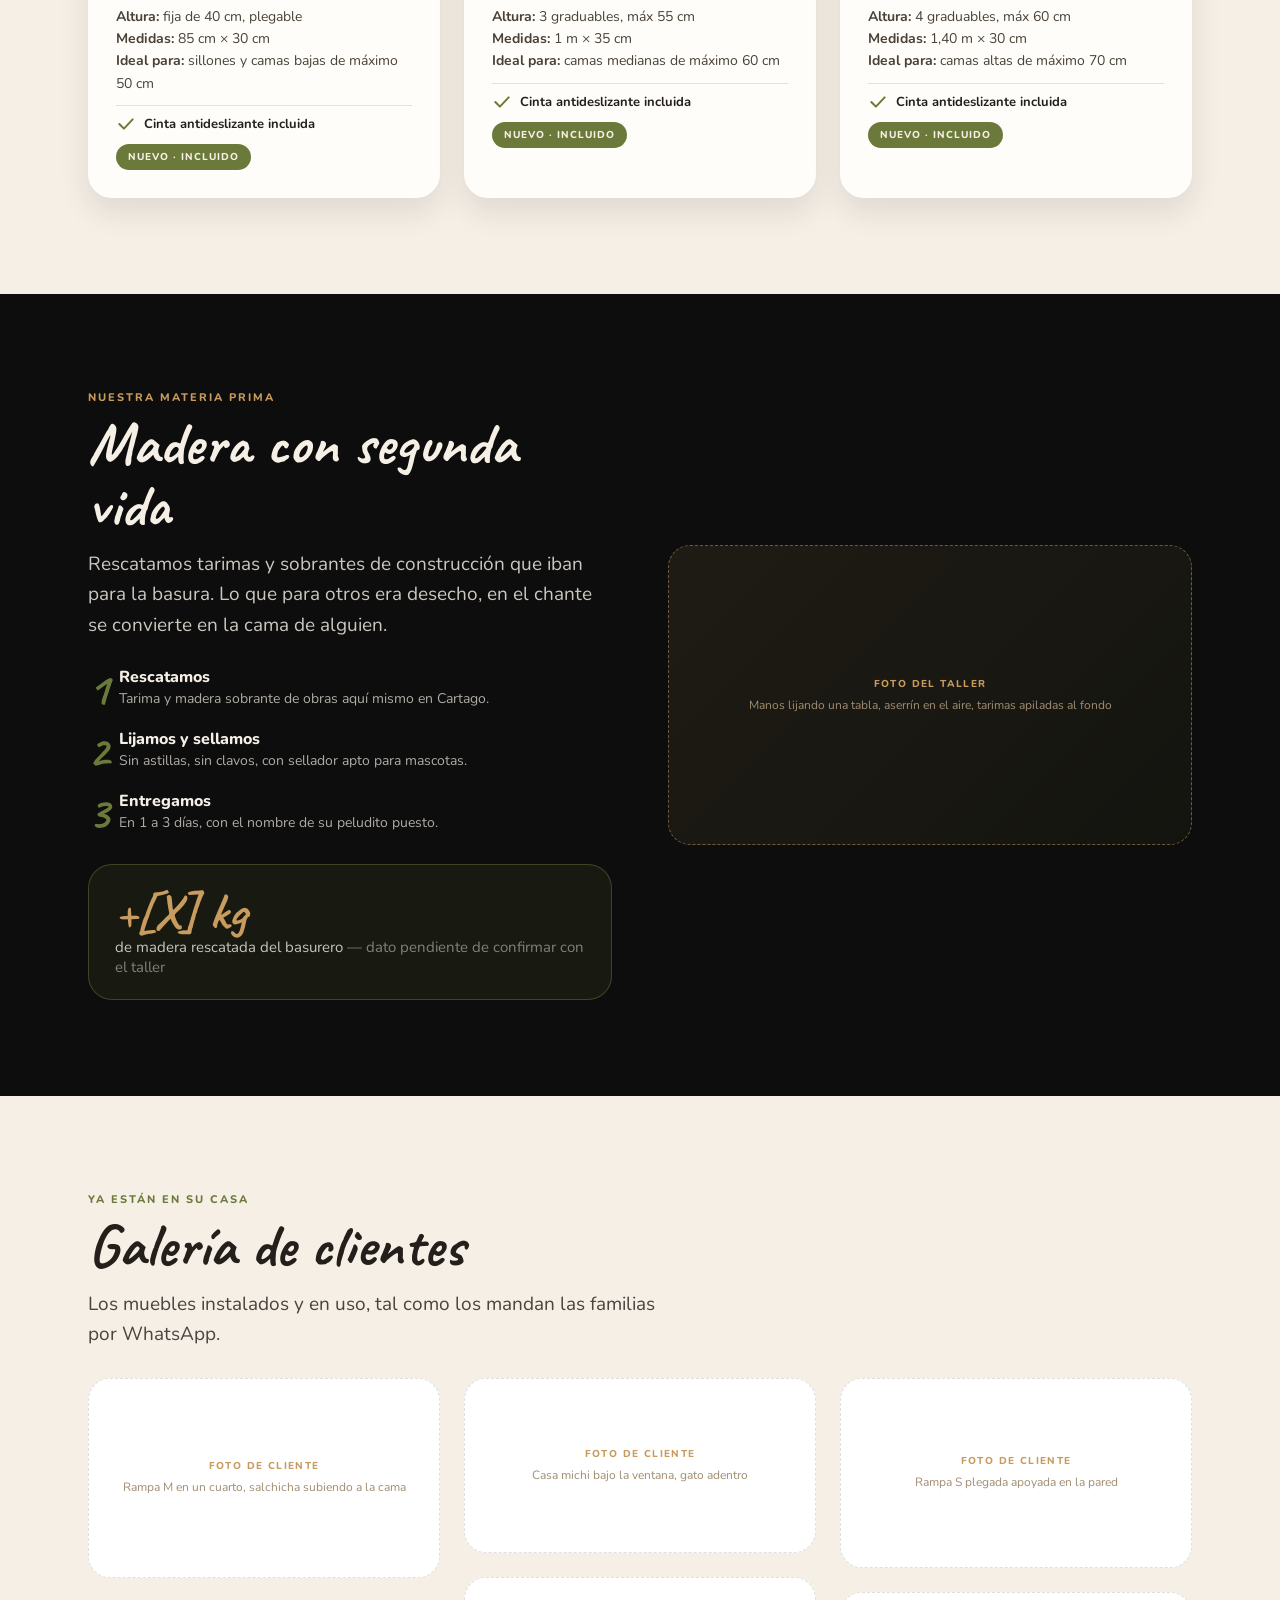
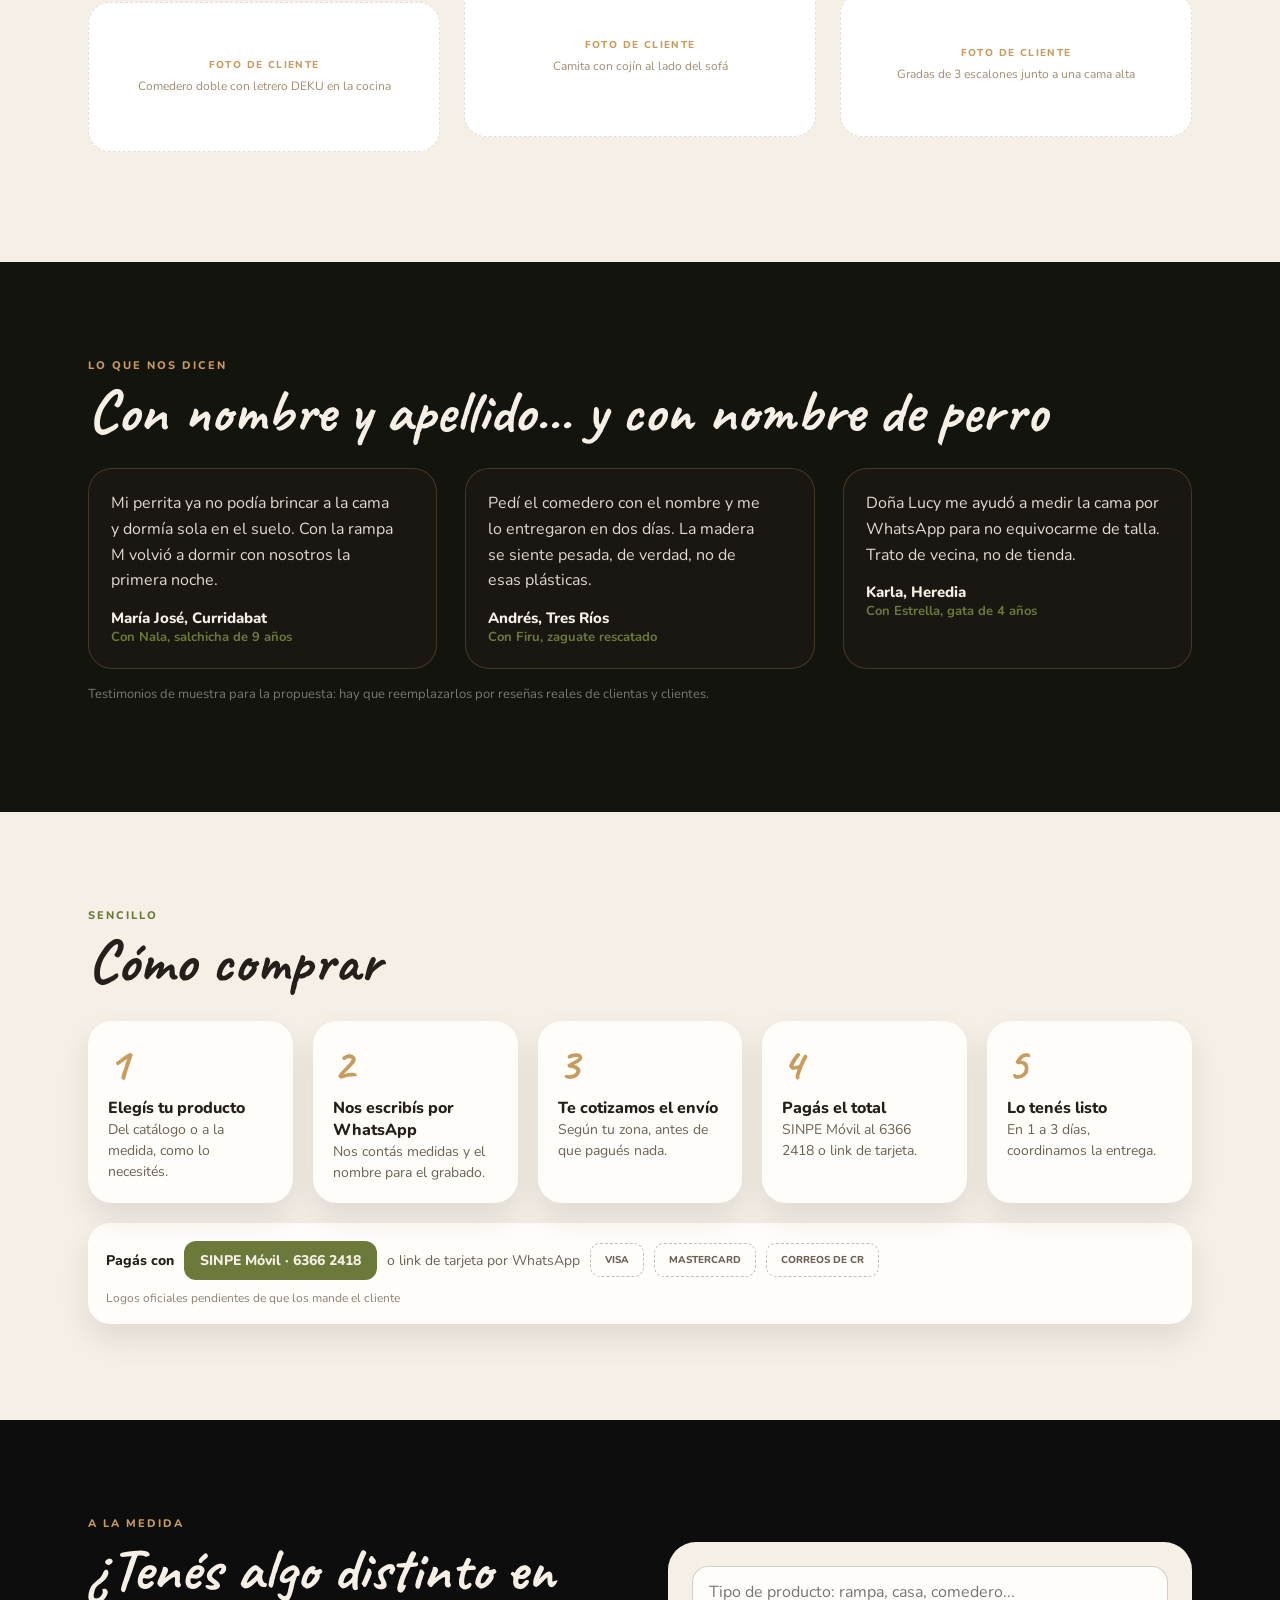
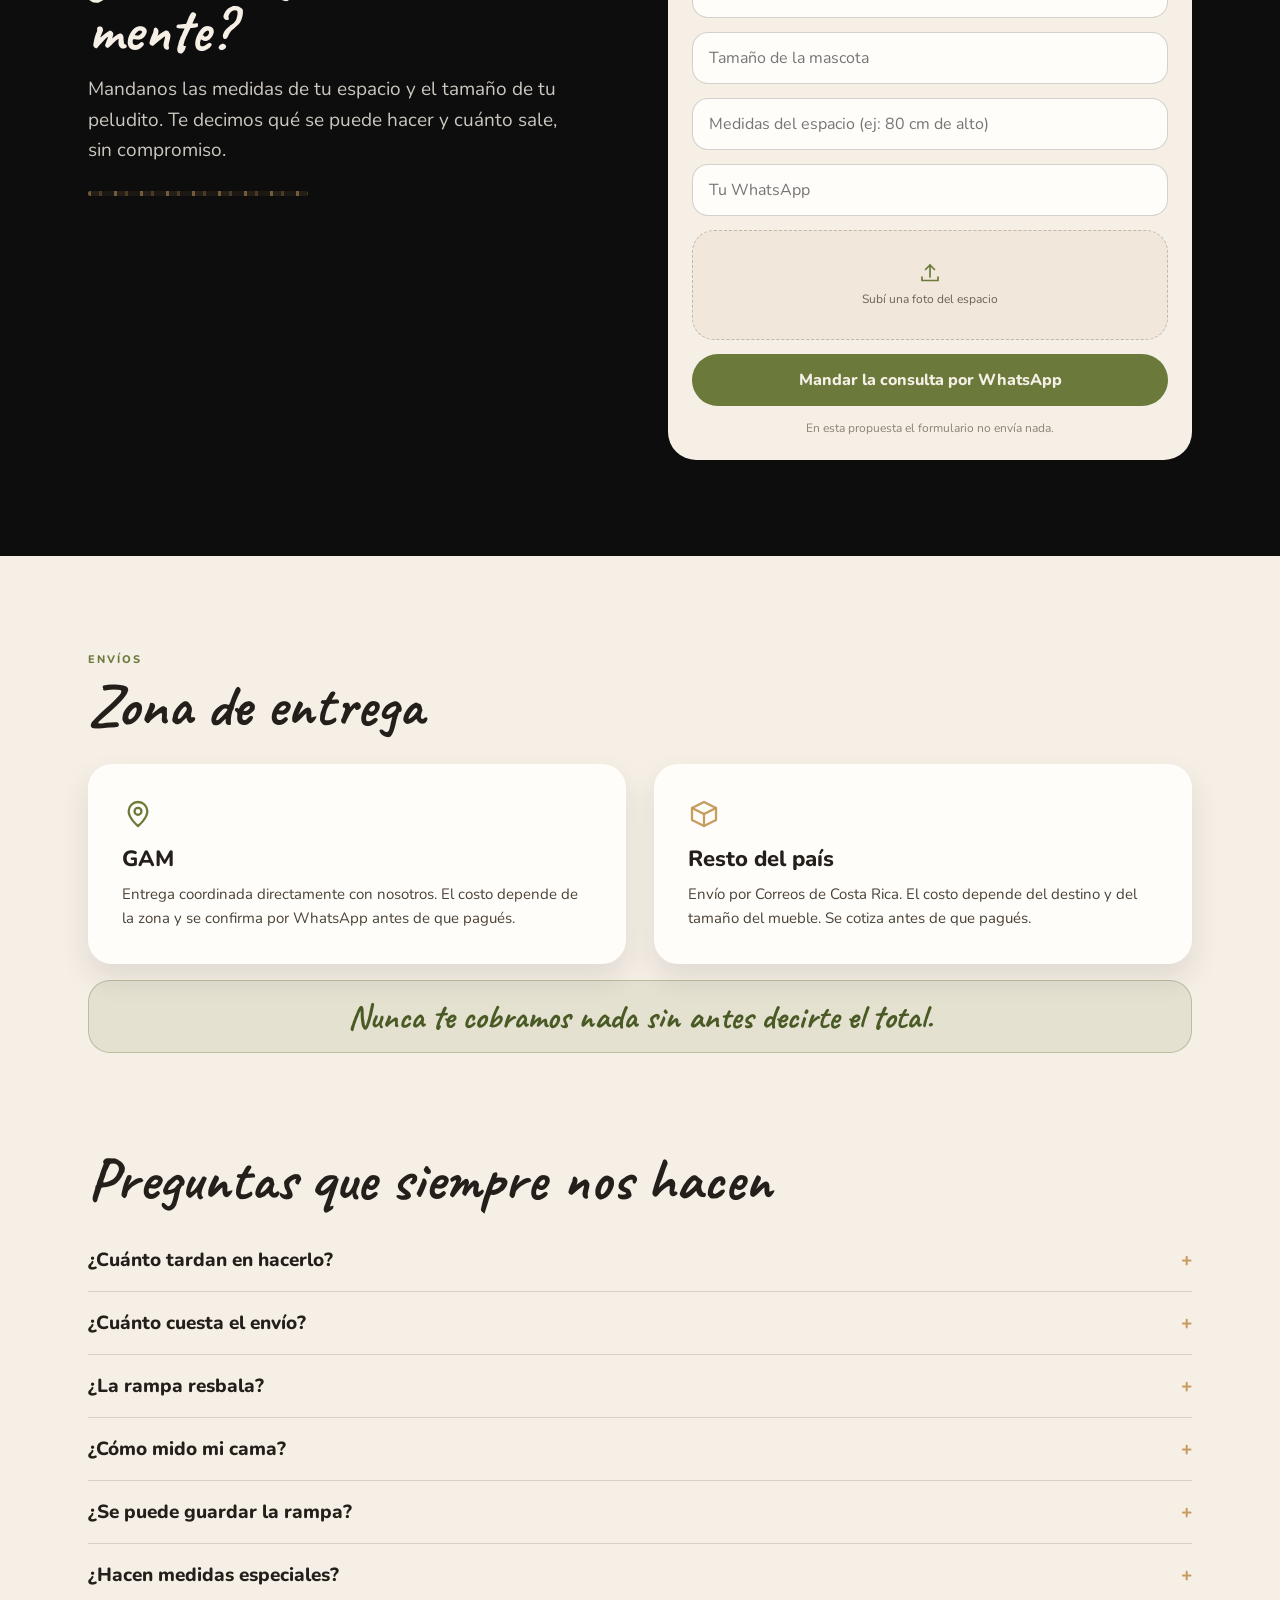
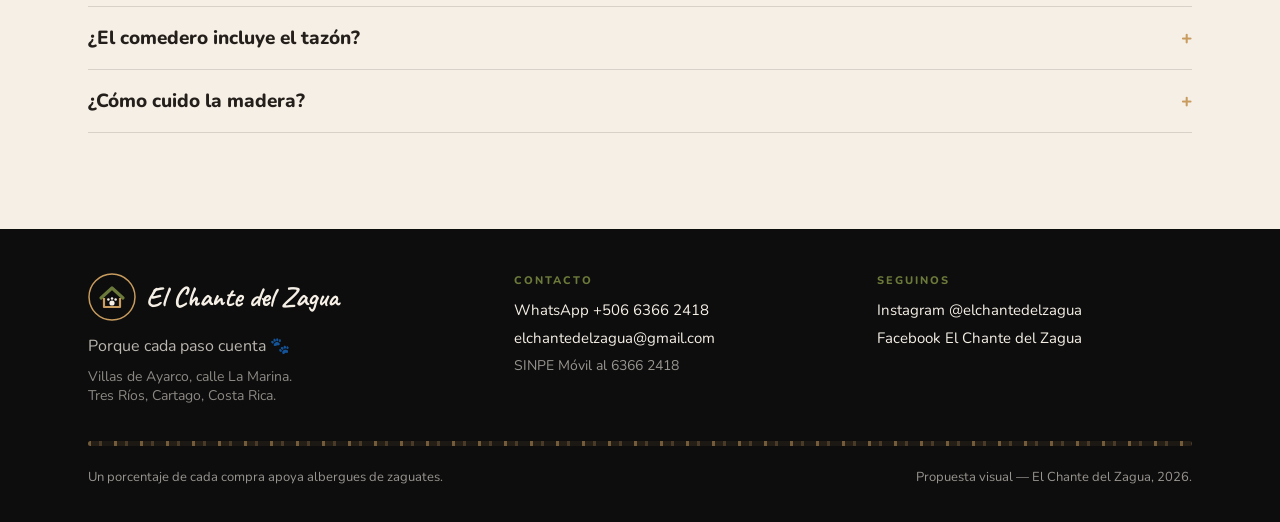
==== commit ffbbe49c: "Quitar el rótulo de la foto en el hero La nota que describía la foto pendiente confundía al leer la " ====
--- a/index.html
+++ b/index.html
@@ -48,7 +48,6 @@
 
 <!-- HERO -->
 <section class="hero">
-  <div class="hero-nota"><span>Foto a sangre</span>Perro salchicha subiendo la rampa M hasta la cama, luz de tarde, casa tica real</div>
   <div class="wrap hero-cont">
     <div style="display: flex; gap: 8px; flex-wrap: wrap; margin-bottom: 20px;">
       <span class="badge">Hecho en Cartago con madera reutilizada</span>
--- a/estilos.css
+++ b/estilos.css
@@ -87,11 +87,6 @@
   background: linear-gradient(180deg, rgba(13,13,13,.2) 0%, rgba(13,13,13,.85) 58%, var(--negro) 100%),
               linear-gradient(140deg, #3A2E22, var(--oliva) 58%, #2A2419);
 }
-.hero-nota {
-  position: absolute; inset: 0; display: flex; flex-direction: column; align-items: center;
-  padding: 26px 24px 0; gap: 4px; text-align: center; color: rgba(245,239,230,.5); font-size: 12px;
-}
-.hero-nota span { font-size: 10px; letter-spacing: .14em; text-transform: uppercase; font-weight: 800; color: rgba(200,155,94,.75); }
 .hero-cont { position: relative; padding-bottom: 32px; }
 .hero h1 { font-size: clamp(56px, 15vw, 108px); margin: 0 0 12px; max-width: 14ch; }
 .hero-ctas { display: flex; flex-direction: column; gap: 10px; }
@@ -191,7 +186,6 @@
   .nav-links a { color: var(--crema); }
   .nav-toggle, .nav-movil { display: none !important; }
   .hero { min-height: 620px; }
-  .hero-nota { padding-top: 40px; font-size: 13px; }
   .hero-cont { padding-bottom: 72px; }
   .hero-ctas { flex-direction: row; gap: 14px; }
   .hero-ctas .btn { width: auto; }
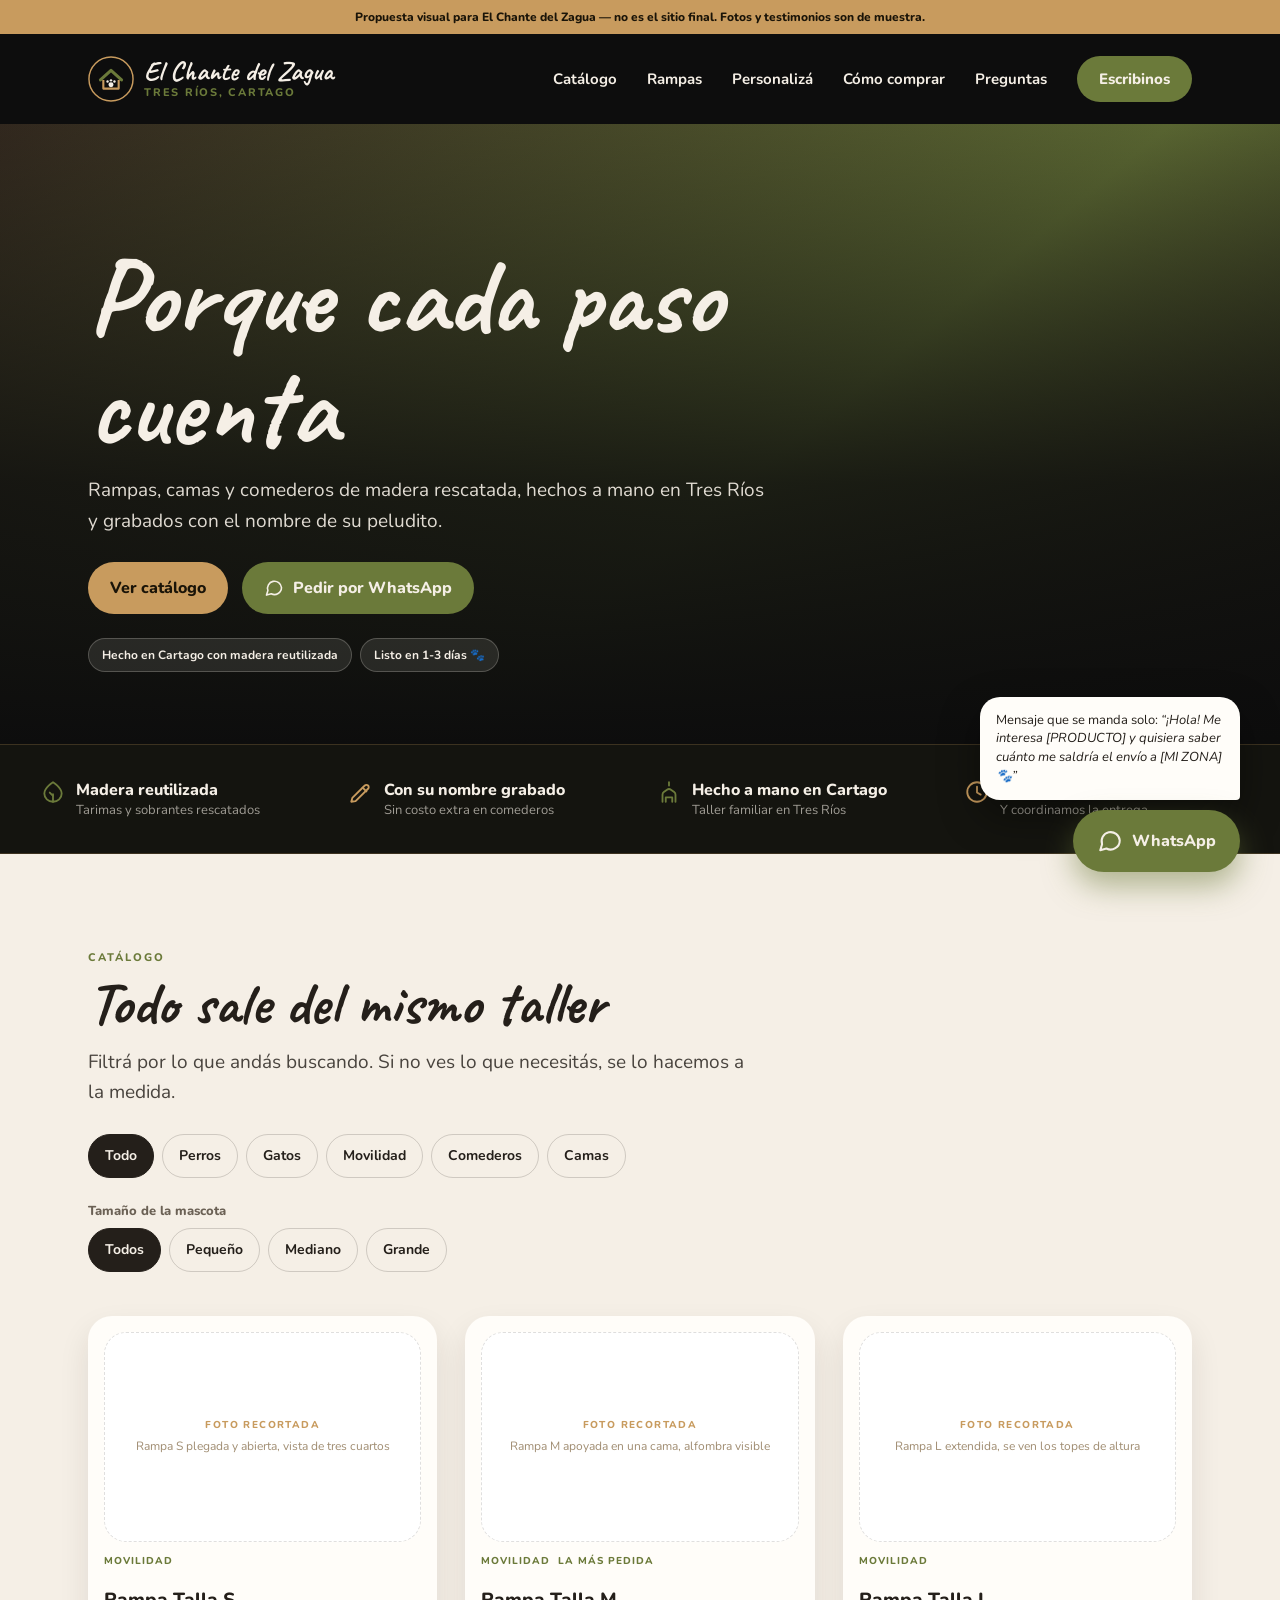
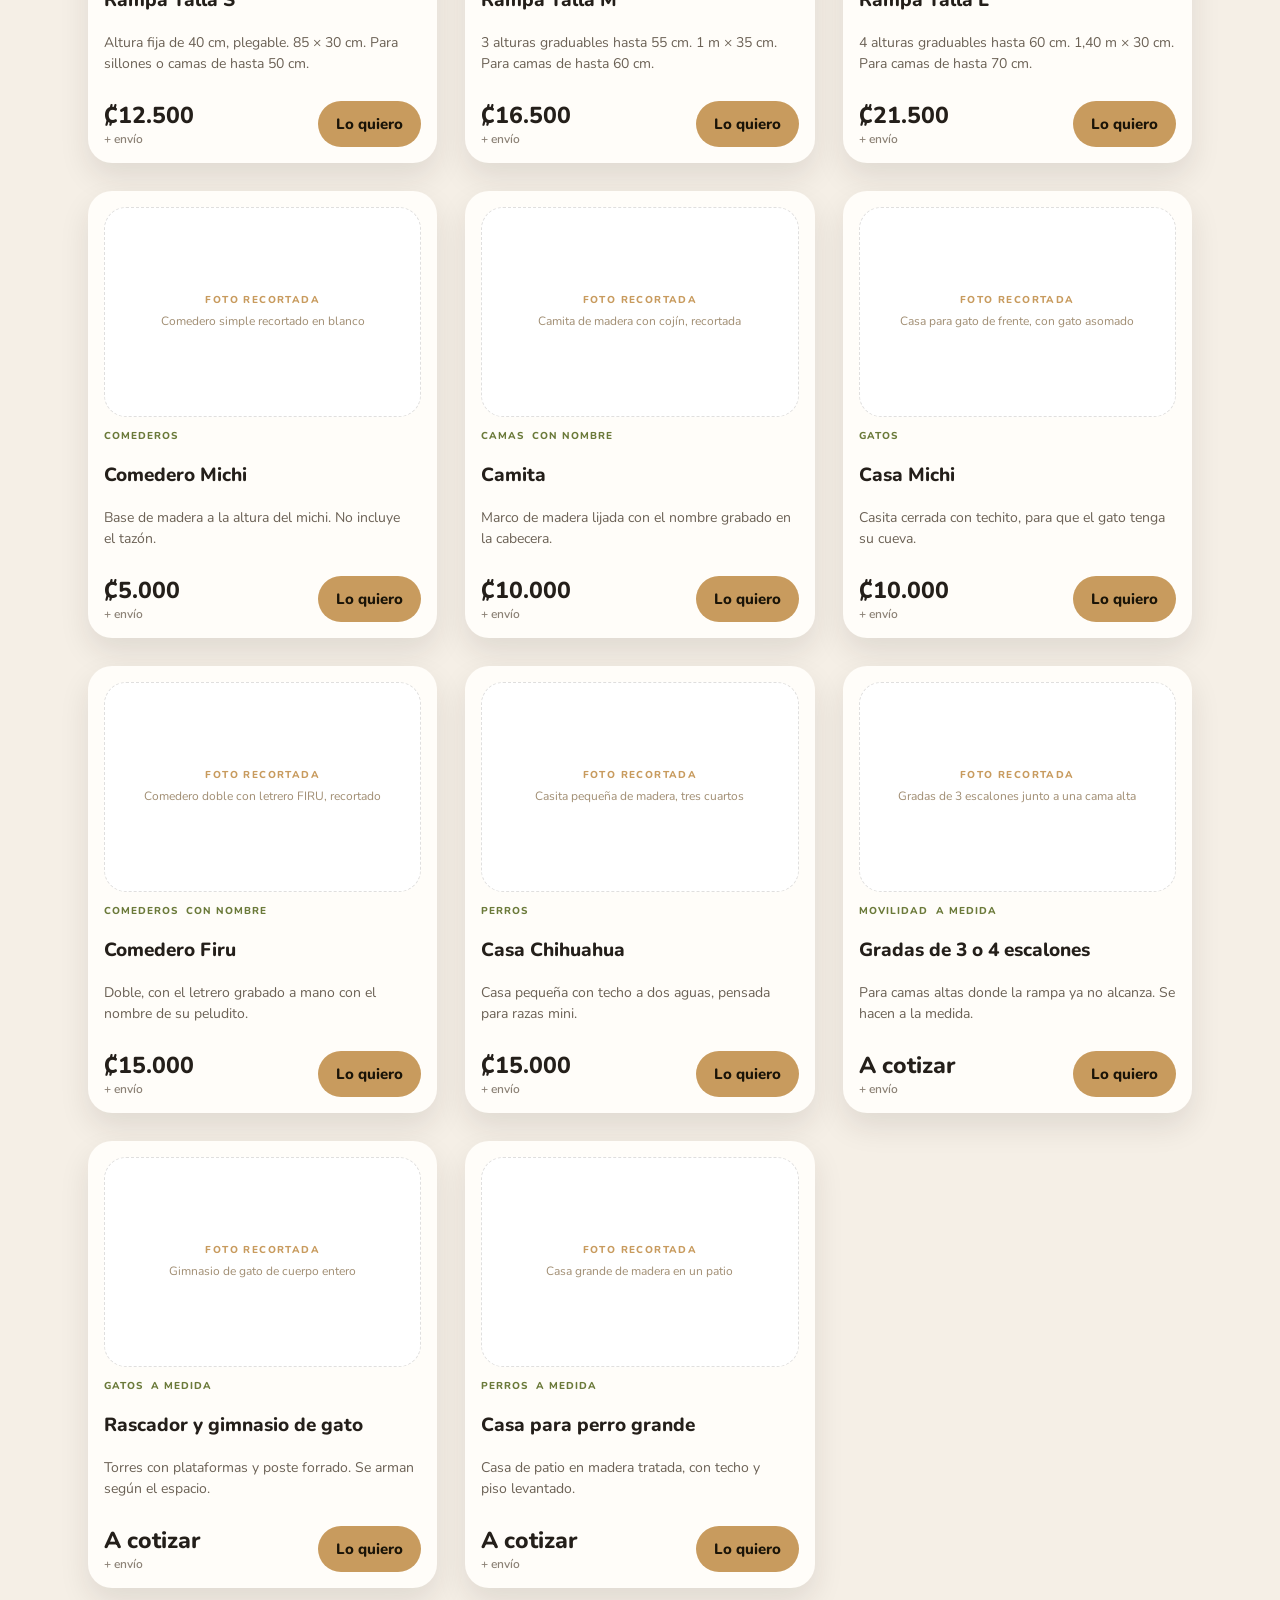
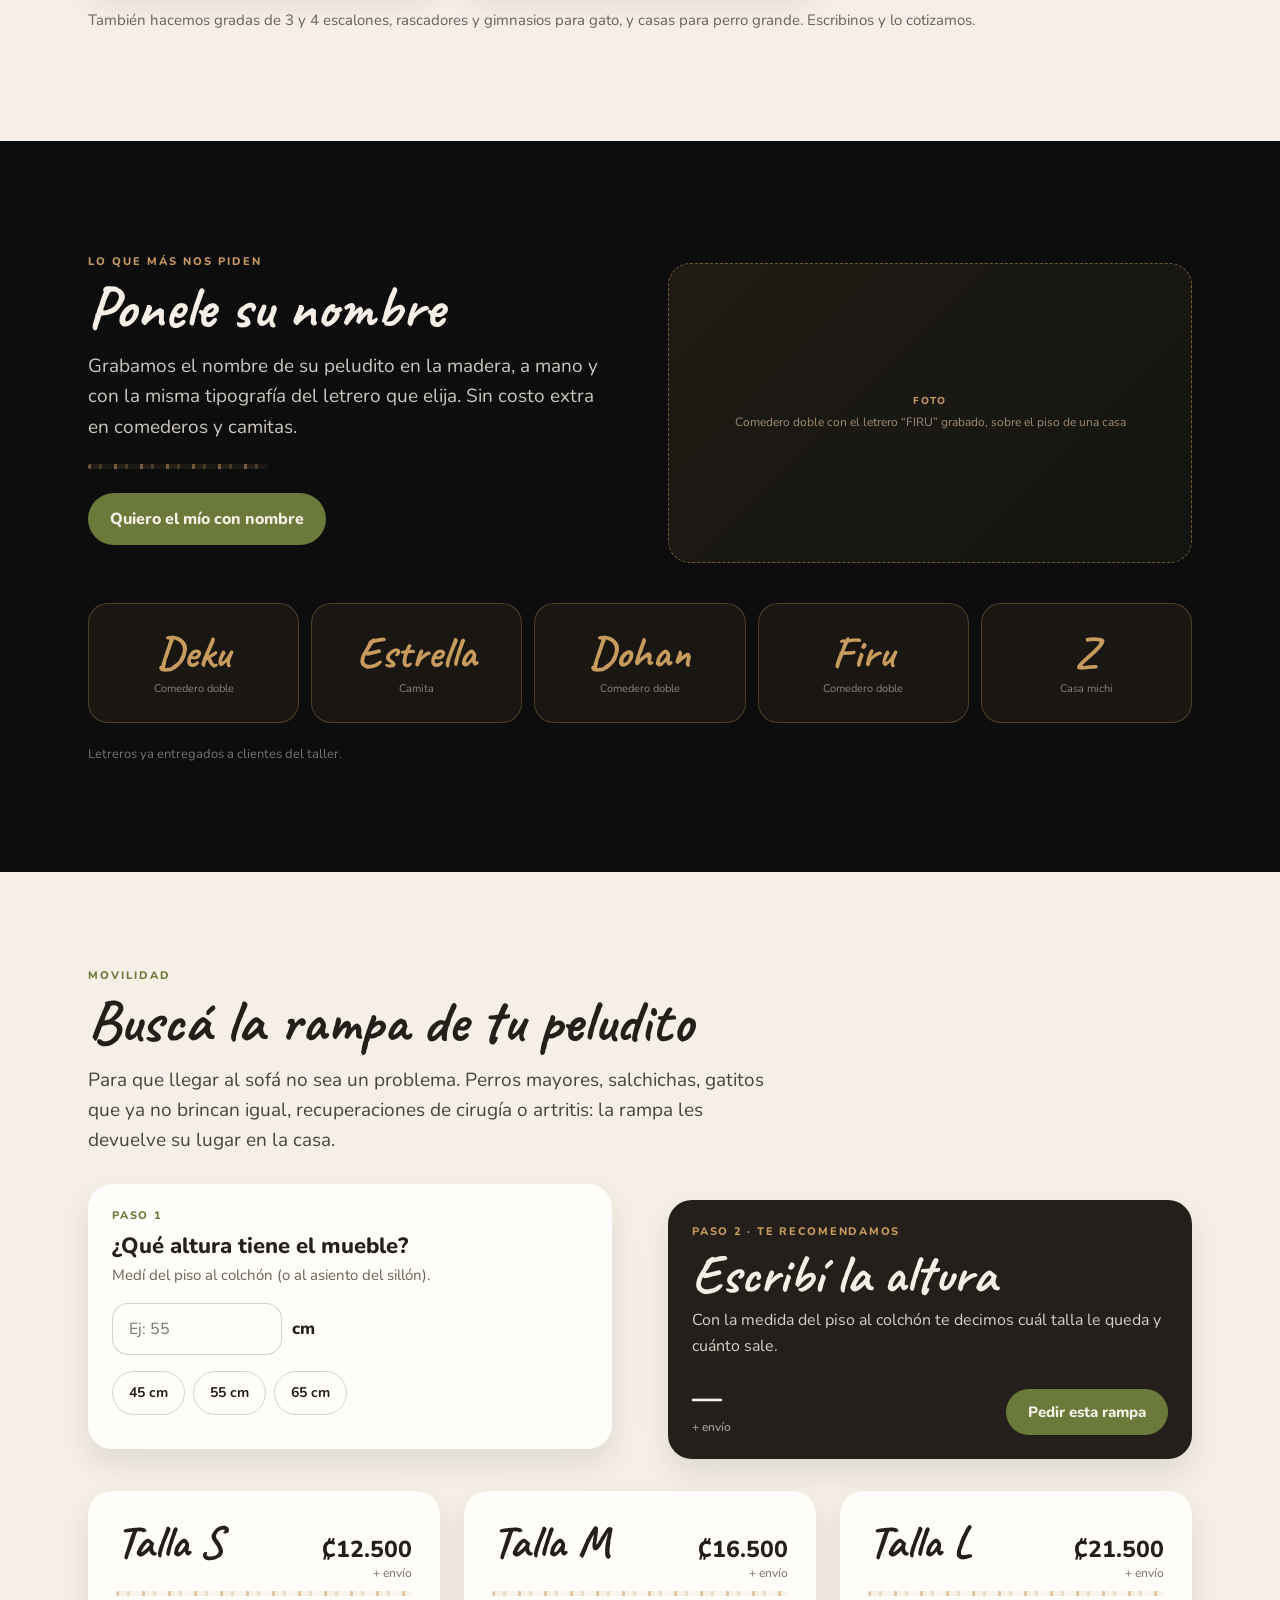
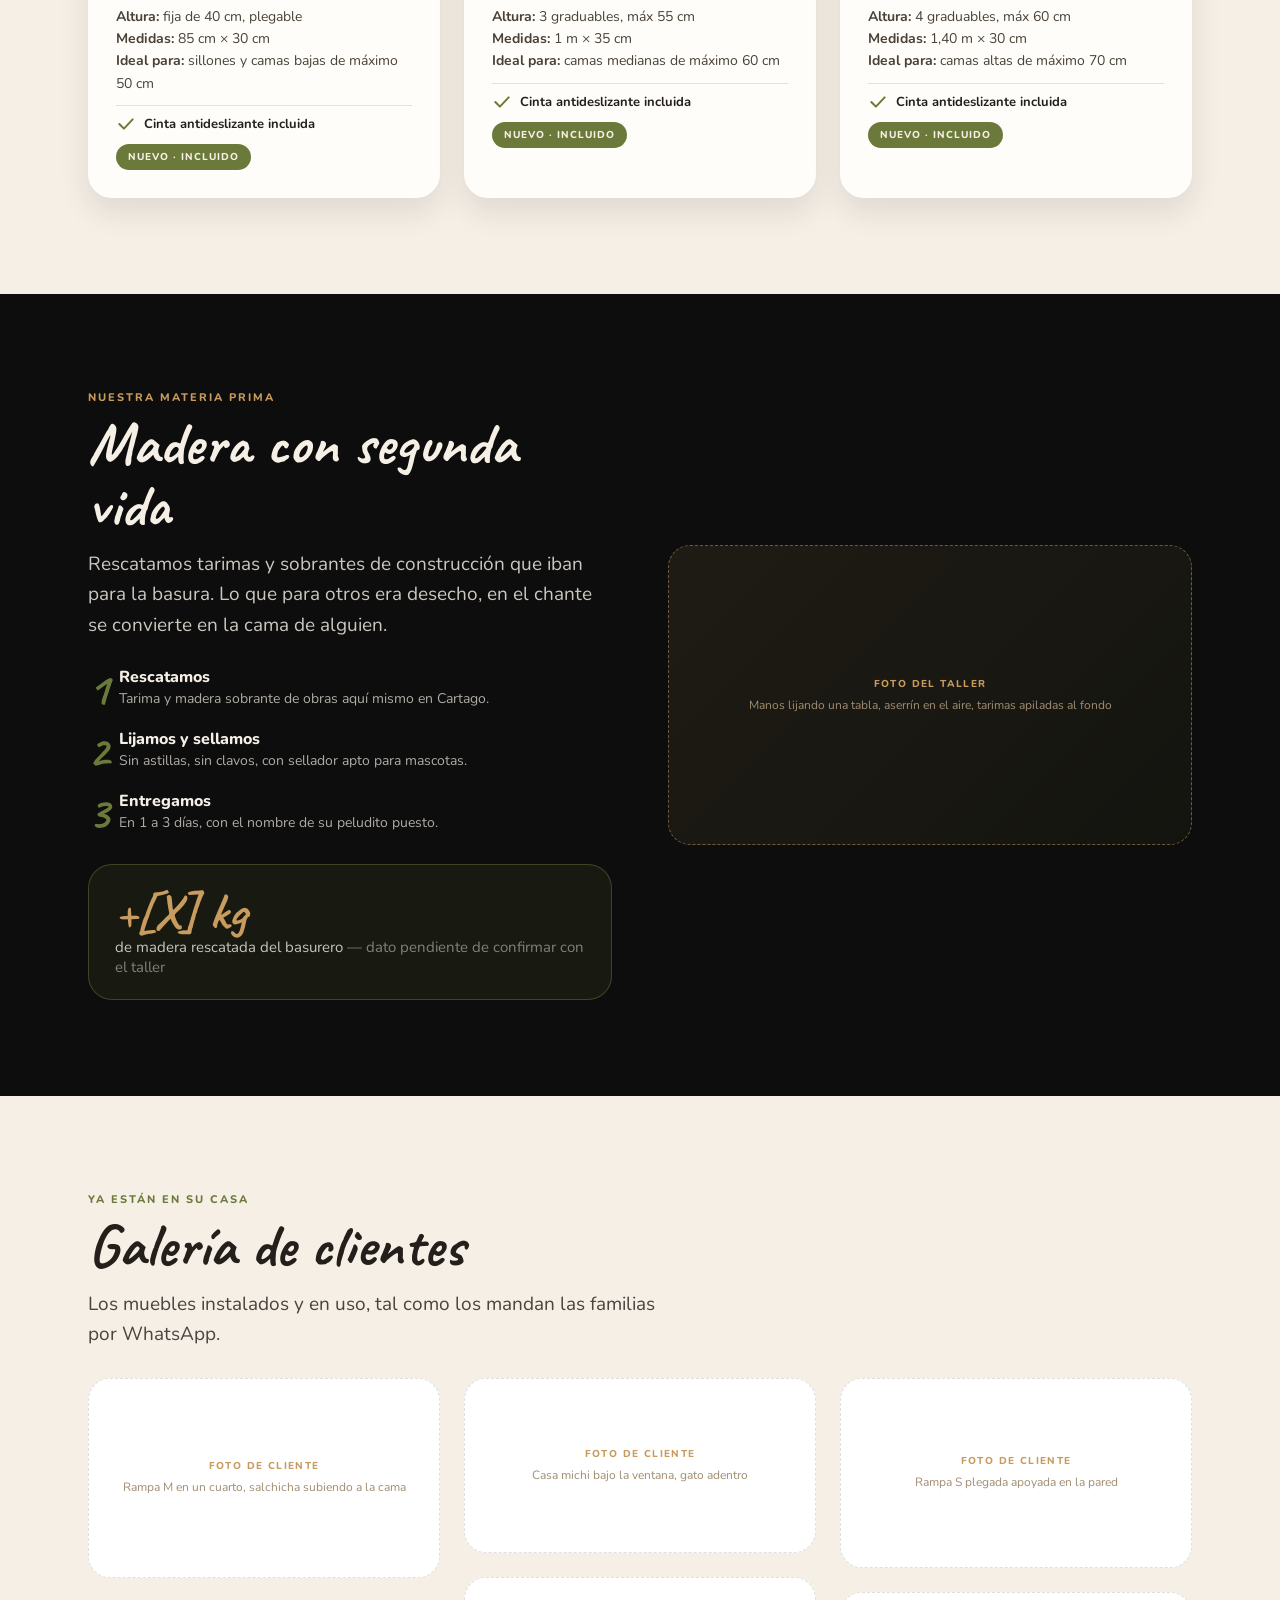
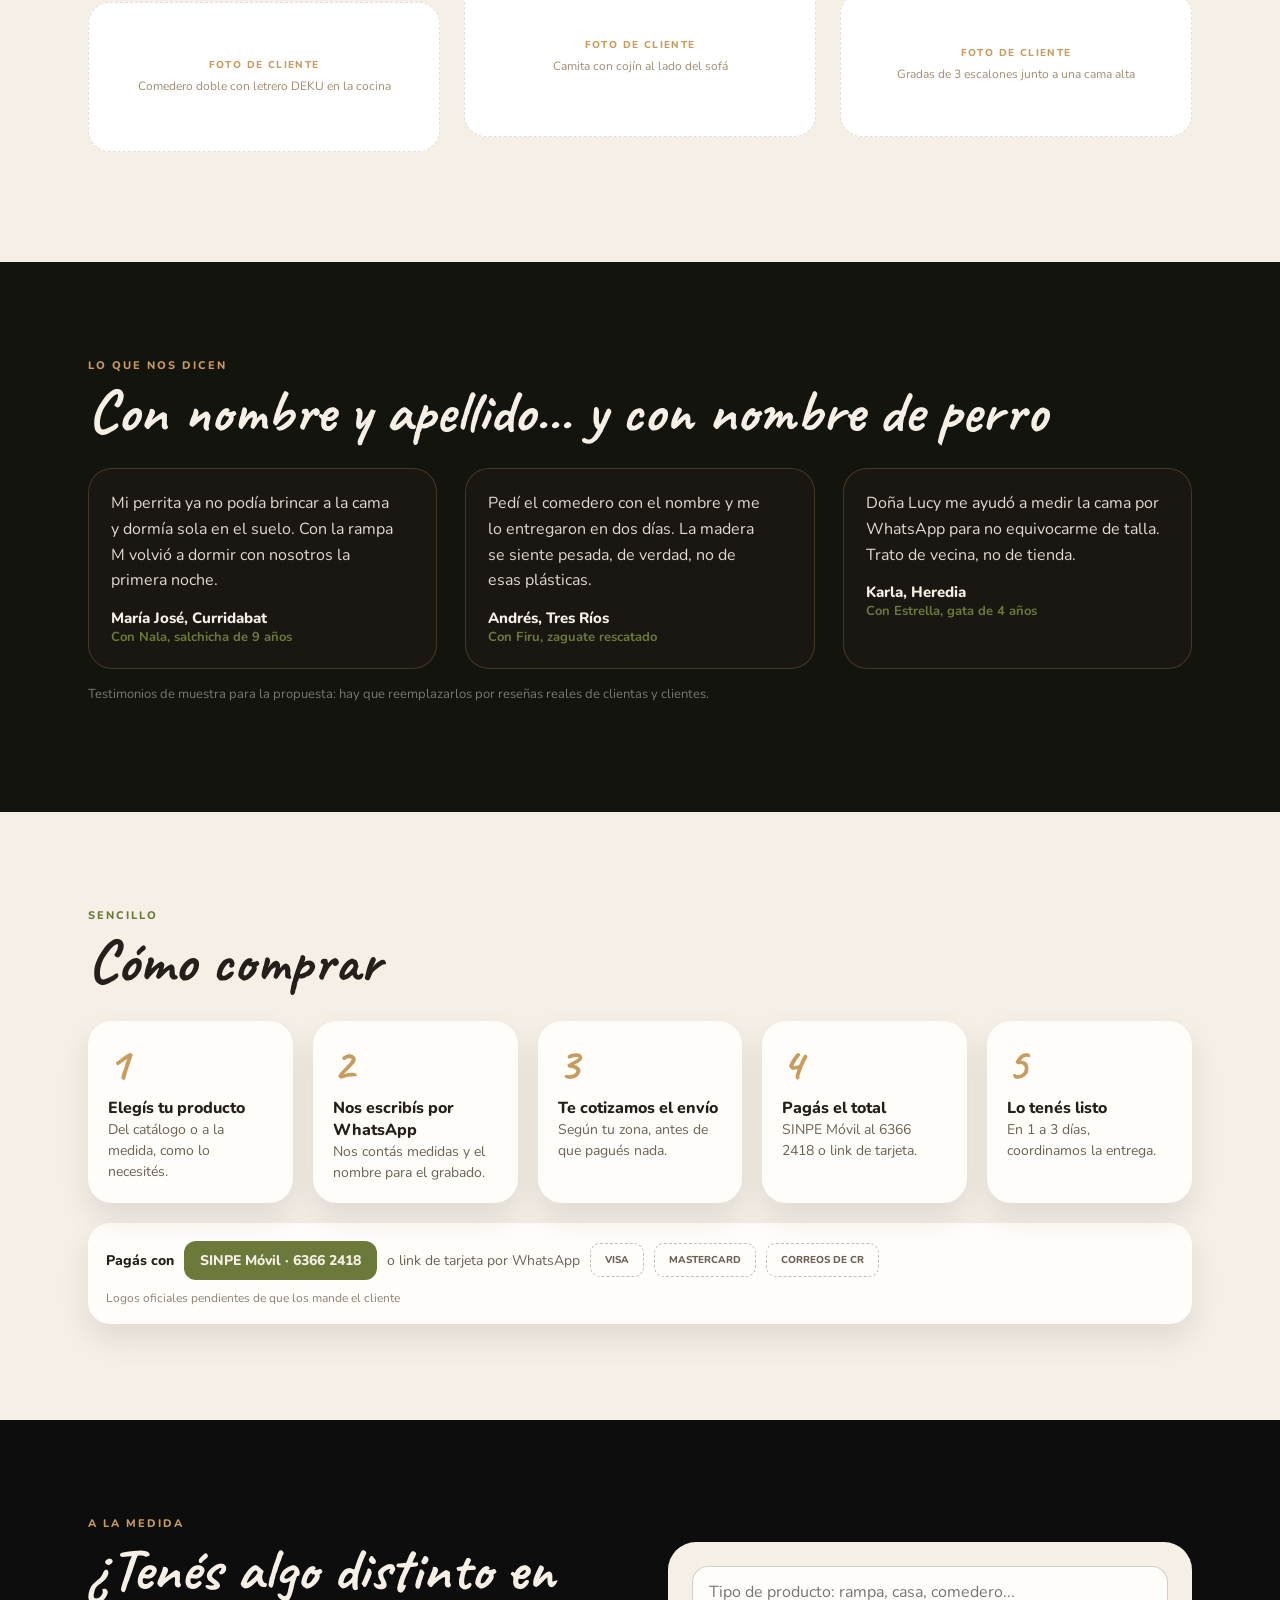
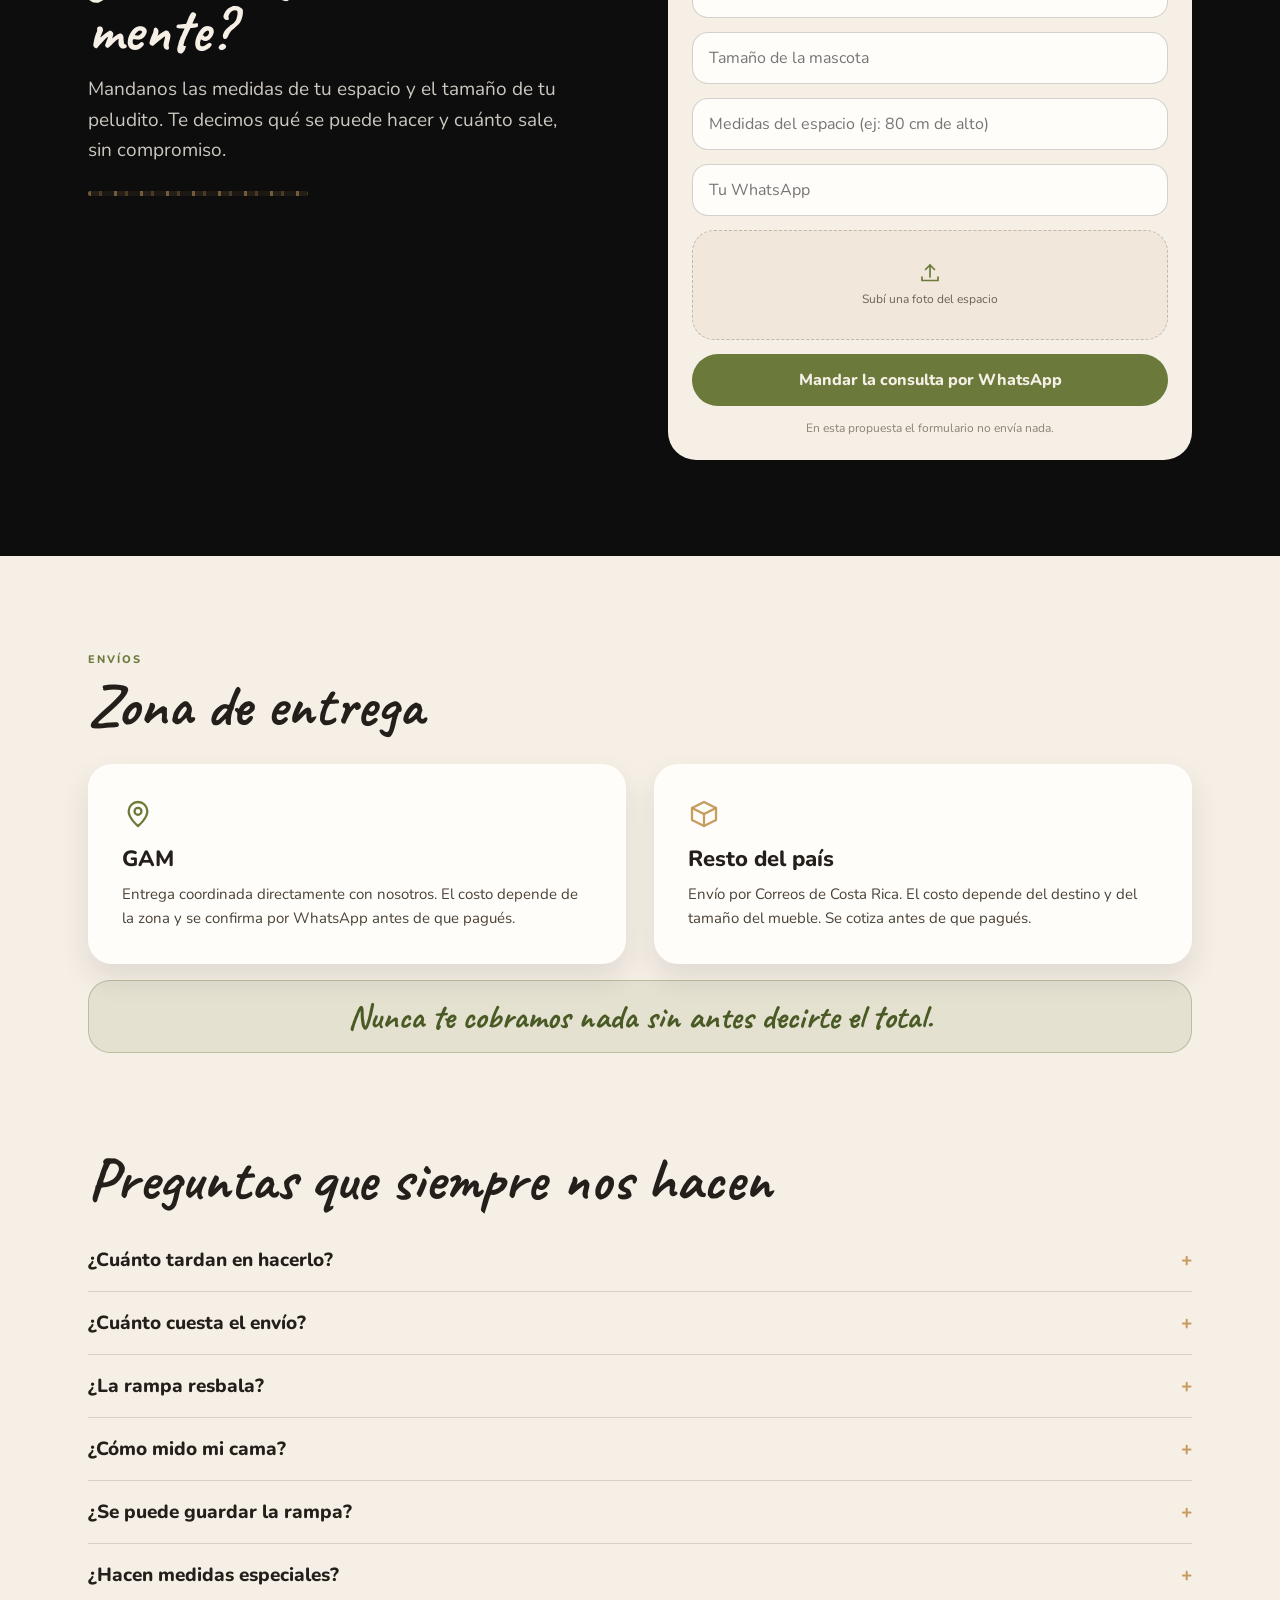
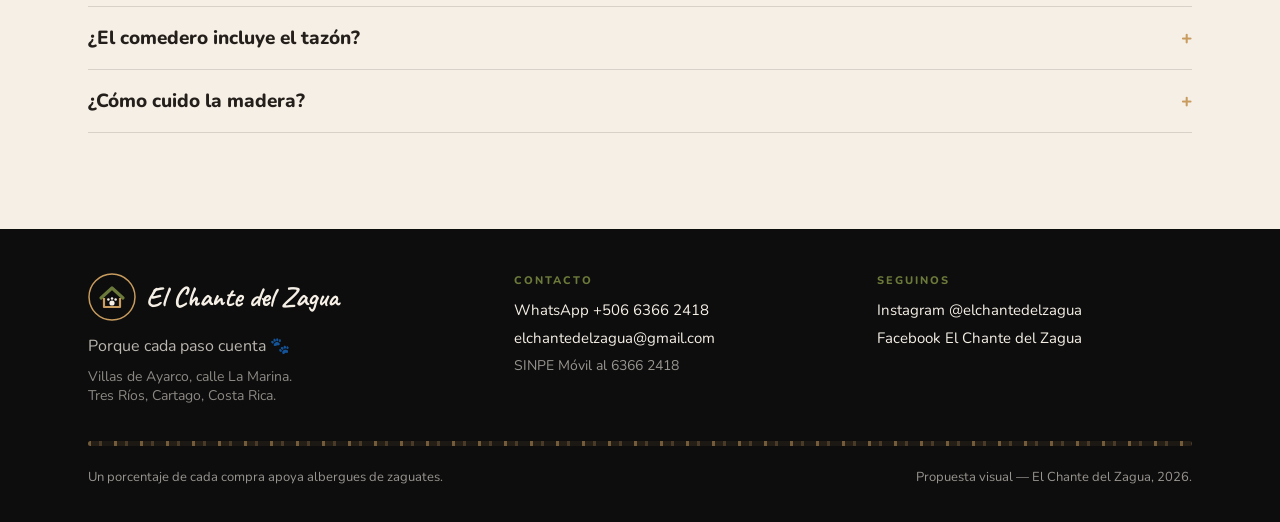
==== commit 7dabb1a4: "Bajar los sellos del hero debajo de los botones Arriba del titular se leían como un encabezado suelt" ====
--- a/index.html
+++ b/index.html
@@ -49,10 +49,6 @@
 <!-- HERO -->
 <section class="hero">
   <div class="wrap hero-cont">
-    <div style="display: flex; gap: 8px; flex-wrap: wrap; margin-bottom: 20px;">
-      <span class="badge">Hecho en Cartago con madera reutilizada</span>
-      <span class="badge">Listo en 1-3 días 🐾</span>
-    </div>
     <h1 class="chalk">Porque cada paso cuenta</h1>
     <p class="lead" style="opacity: .9; margin-bottom: 26px;">Rampas, camas y comederos de madera rescatada, hechos a mano en Tres Ríos y grabados con el nombre de su peludito.</p>
     <div class="hero-ctas">
@@ -61,6 +57,10 @@
         <svg width="20" height="20" viewBox="0 0 24 24" fill="none" stroke="currentColor" stroke-width="1.9" stroke-linecap="round" stroke-linejoin="round"><path d="M21 11.5a8.4 8.4 0 0 1-12.3 7.4L3 20.5l1.7-5.5A8.4 8.4 0 1 1 21 11.5z"></path></svg>
         Pedir por WhatsApp
       </a>
+    </div>
+    <div style="display: flex; gap: 8px; flex-wrap: wrap; margin-top: 24px;">
+      <span class="badge">Hecho en Cartago con madera reutilizada</span>
+      <span class="badge">Listo en 1-3 días 🐾</span>
     </div>
   </div>
 </section>
